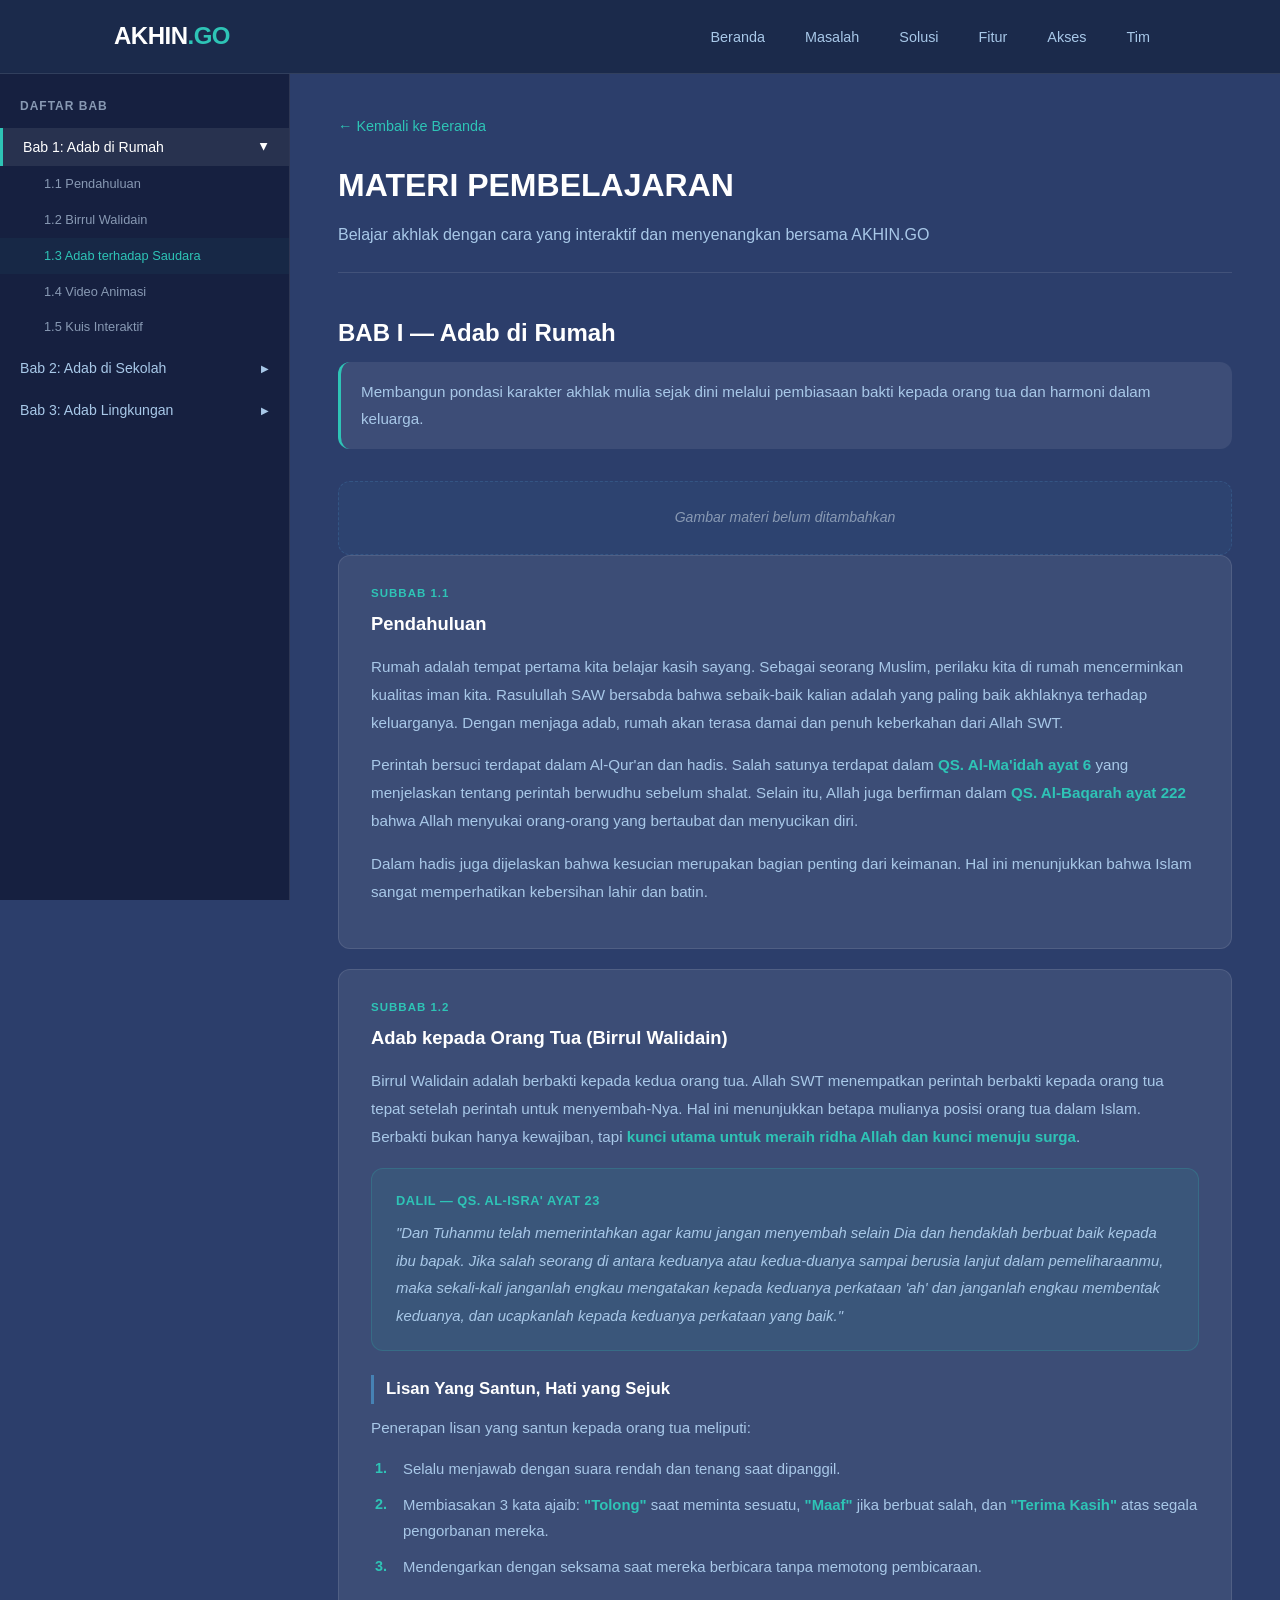
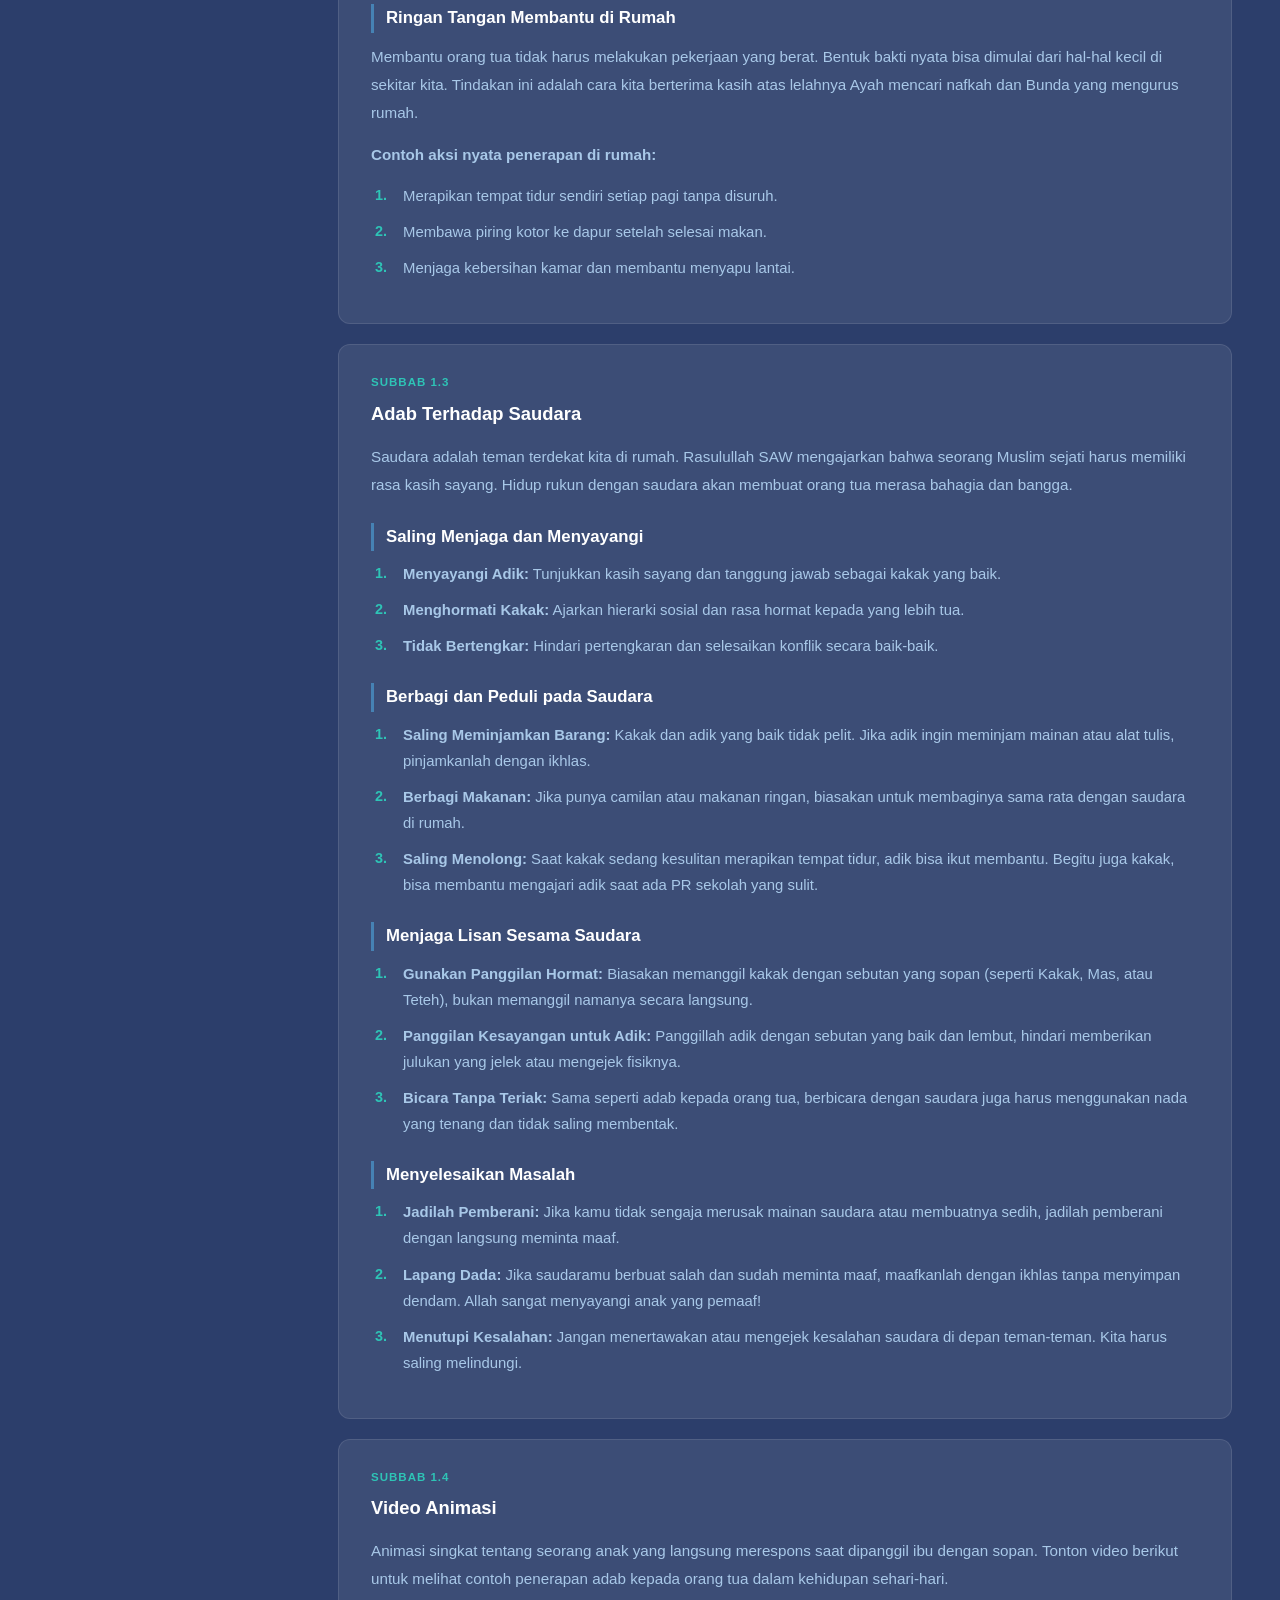
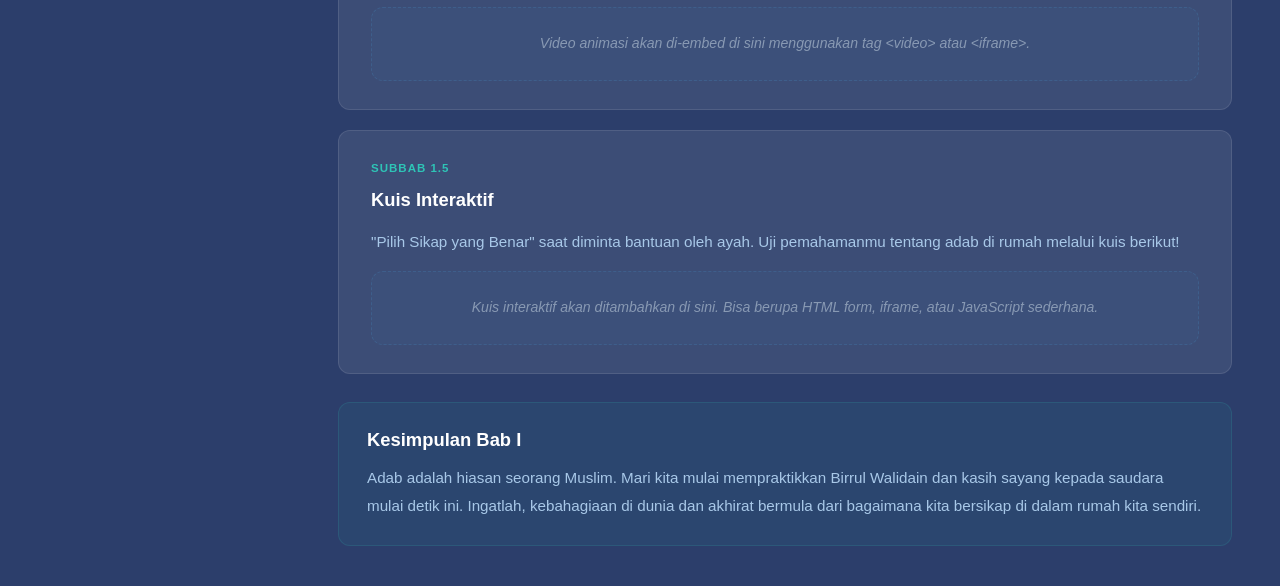
==== belajar.html @ c805528c "Add files via upload" ====
<!DOCTYPE html>
<html lang="id">
<head>
    <meta charset="UTF-8">
    <meta name="viewport" content="width=device-width, initial-scale=1.0">
    <title>AKHIN.GO - Materi Pembelajaran</title>
    <link rel="stylesheet" href="style.css">
    <!-- CSS tambahan khusus halaman belajar -->
    <style>
        /* ============================================
           LAYOUT HALAMAN BELAJAR
           Sidebar di kiri, konten di kanan
           ============================================ */
        .lms-wrapper {
            display: flex;
            min-height: 100vh;
            padding-top: 72px;
        }

        /* --- SIDEBAR --- */
        .lms-sidebar {
            width: 290px;
            min-width: 290px;
            background: var(--bg-alt);
            border-right: 1px solid var(--border-color);
            padding: 24px 0;
            overflow-y: auto;
            position: fixed;
            top: 72px;
            left: 0;
            bottom: 0;
            z-index: 100;
        }

        .sidebar-title {
            font-size: 0.75rem;
            font-weight: 600;
            color: var(--text-muted);
            text-transform: uppercase;
            letter-spacing: 1px;
            padding: 0 20px;
            margin-bottom: 12px;
        }

        .sidebar-bab {
            margin-bottom: 4px;
        }

        .sidebar-bab-btn {
            width: 100%;
            display: flex;
            align-items: center;
            justify-content: space-between;
            padding: 11px 20px;
            background: none;
            border: none;
            color: var(--text-secondary);
            font-size: 0.88rem;
            font-weight: 500;
            cursor: pointer;
            transition: all var(--transition);
            text-align: left;
            font-family: inherit;
        }

        .sidebar-bab-btn:hover,
        .sidebar-bab-btn.active {
            color: var(--text-primary);
            background: var(--bg-card);
        }

        .sidebar-bab-btn.active {
            border-left: 3px solid var(--secondary);
        }

        .sidebar-bab-btn .arrow {
            font-size: 0.65rem;
            transition: transform var(--transition);
        }

        .sidebar-bab-btn.active .arrow {
            transform: rotate(90deg);
        }

        .sidebar-subbab {
            max-height: 0;
            overflow: hidden;
            transition: max-height 0.35s ease;
        }

        .sidebar-subbab.open {
            max-height: 600px;
        }

        .sidebar-subbab a {
            display: block;
            padding: 7px 20px 7px 44px;
            font-size: 0.8rem;
            color: var(--text-muted);
            transition: all var(--transition);
        }

        .sidebar-subbab a:hover,
        .sidebar-subbab a.active {
            color: var(--secondary);
            background: rgba(46, 196, 182, 0.05);
        }

        /* --- KONTEN UTAMA --- */
        .lms-content {
            flex: 1;
            margin-left: 290px;
            padding: 40px 48px;
        }

        .lms-header {
            margin-bottom: 40px;
            padding-bottom: 24px;
            border-bottom: 1px solid var(--border-color);
        }

        .lms-header h1 {
            font-size: 2rem;
            font-weight: 700;
            margin-bottom: 8px;
        }

        .lms-header p {
            color: var(--text-secondary);
            font-size: 1rem;
        }

        .back-link {
            display: inline-flex;
            align-items: center;
            gap: 6px;
            color: var(--secondary);
            font-size: 0.9rem;
            font-weight: 500;
            margin-bottom: 20px;
            transition: opacity var(--transition);
        }

        .back-link:hover {
            opacity: 0.8;
        }

        /* Area konten bab */
        .bab-section {
            display: none;
            animation: fadeInLMS 0.4s ease;
        }

        .bab-section.active {
            display: block;
        }

        @keyframes fadeInLMS {
            from { opacity: 0; transform: translateY(16px); }
            to { opacity: 1; transform: translateY(0); }
        }

        .bab-title {
            font-size: 1.5rem;
            font-weight: 700;
            margin-bottom: 8px;
        }

        .bab-ringkasan {
            color: var(--text-secondary);
            font-size: 0.95rem;
            margin-bottom: 32px;
            padding: 16px 20px;
            background: var(--bg-card);
            border-radius: var(--radius);
            border-left: 3px solid var(--secondary);
            line-height: 1.8;
        }

        /* Sub-bab card */
        .subbab-card {
            background: var(--bg-card);
            border: 1px solid var(--border-color);
            border-radius: var(--radius);
            padding: 28px 32px;
            margin-bottom: 20px;
            transition: all var(--transition);
        }

        .subbab-card:hover {
            border-color: rgba(46, 196, 182, 0.2);
        }

        .subbab-label {
            font-size: 0.72rem;
            font-weight: 600;
            color: var(--secondary);
            text-transform: uppercase;
            letter-spacing: 1px;
            margin-bottom: 8px;
        }

        .subbab-title {
            font-size: 1.15rem;
            font-weight: 600;
            margin-bottom: 16px;
            line-height: 1.4;
        }

        .subbab-text {
            color: var(--text-secondary);
            font-size: 0.95rem;
            line-height: 1.85;
            margin-bottom: 14px;
        }

        /* Sub-judul di dalam konten */
        .sub-heading {
            font-size: 1.05rem;
            font-weight: 600;
            color: var(--text-primary);
            margin: 24px 0 10px;
            padding-left: 12px;
            border-left: 3px solid var(--accent);
        }

        /* List poin materi */
        .materi-list {
            list-style: none;
            padding: 0;
            margin-bottom: 14px;
        }

        .materi-list li {
            position: relative;
            padding-left: 24px;
            margin-bottom: 10px;
            color: var(--text-secondary);
            font-size: 0.93rem;
            line-height: 1.75;
        }

        .materi-list li::before {
            content: '\276F';
            position: absolute;
            left: 2px;
            color: var(--secondary);
            font-size: 0.8rem;
        }

        /* Numbered list */
        .materi-list-num {
            list-style: none;
            padding: 0;
            margin-bottom: 14px;
            counter-reset: item;
        }

        .materi-list-num li {
            position: relative;
            padding-left: 32px;
            margin-bottom: 10px;
            color: var(--text-secondary);
            font-size: 0.93rem;
            line-height: 1.75;
            counter-increment: item;
        }

        .materi-list-num li::before {
            content: counter(item) ".";
            position: absolute;
            left: 4px;
            color: var(--secondary);
            font-weight: 600;
            font-size: 0.9rem;
        }

        /* Kutipan Al-Qur'an / Hadis */
        .dalil-box {
            background: rgba(46, 196, 182, 0.08);
            border: 1px solid rgba(46, 196, 182, 0.2);
            border-radius: var(--radius);
            padding: 20px 24px;
            margin: 16px 0;
            font-style: italic;
            color: var(--text-secondary);
            font-size: 0.93rem;
            line-height: 1.85;
        }

        .dalil-box .dalil-label {
            display: block;
            font-style: normal;
            font-weight: 600;
            color: var(--secondary);
            font-size: 0.8rem;
            text-transform: uppercase;
            letter-spacing: 0.5px;
            margin-bottom: 8px;
        }

        /* Highlight text */
        .highlight {
            color: var(--secondary);
            font-weight: 600;
        }

        /* Gambar di dalam materi */
        .materi-img {
            width: 100%;
            max-width: 500px;
            border-radius: var(--radius);
            margin: 16px 0;
            box-shadow: var(--shadow);
        }

        /* Area embed / iframe */
        .embed-area {
            width: 100%;
            margin: 16px 0;
            border-radius: var(--radius);
            overflow: hidden;
            border: 1px solid var(--border-color);
        }

        .embed-area iframe {
            width: 100%;
            height: 400px;
            border: none;
            display: block;
        }

        /* Link eksternal */
        .ext-link {
            display: inline-flex;
            align-items: center;
            gap: 8px;
            padding: 10px 20px;
            background: rgba(46, 196, 182, 0.1);
            border: 1px solid rgba(46, 196, 182, 0.25);
            border-radius: 8px;
            color: var(--secondary);
            font-size: 0.9rem;
            font-weight: 500;
            transition: all var(--transition);
            margin: 8px 8px 8px 0;
        }

        .ext-link:hover {
            background: rgba(46, 196, 182, 0.2);
            transform: translateY(-1px);
        }

        /* Placeholder konten */
        .placeholder-box {
            padding: 24px;
            background: rgba(70, 130, 180, 0.08);
            border: 1px dashed rgba(70, 130, 180, 0.3);
            border-radius: var(--radius);
            color: var(--text-muted);
            font-size: 0.88rem;
            font-style: italic;
            text-align: center;
        }

        /* Box kesimpulan */
        .kesimpulan-box {
            background: rgba(46, 196, 182, 0.06);
            border: 1px solid rgba(46, 196, 182, 0.15);
            border-radius: var(--radius);
            padding: 24px 28px;
            margin-top: 28px;
        }

        .kesimpulan-box .subbab-title {
            margin-bottom: 12px;
        }

        .kesimpulan-box .subbab-text {
            margin-bottom: 0;
        }

        /* Tombol toggle sidebar mobile */
        .sidebar-toggle {
            display: none;
            position: fixed;
            bottom: 24px;
            right: 24px;
            width: 52px;
            height: 52px;
            border-radius: 50%;
            background: var(--secondary);
            color: var(--primary);
            border: none;
            cursor: pointer;
            font-size: 1.3rem;
            z-index: 200;
            box-shadow: 0 4px 16px rgba(46, 196, 182, 0.4);
            transition: all var(--transition);
            align-items: center;
            justify-content: center;
        }

        .sidebar-toggle:hover {
            transform: scale(1.05);
        }

        /* Separator garis tipis */
        .separator {
            height: 1px;
            background: var(--border-color);
            margin: 28px 0;
        }

        /* ============================================
           RESPONSIVE - HALAMAN BELAJAR
           ============================================ */
        @media (max-width: 768px) {
            .sidebar-toggle {
                display: flex;
            }

            .lms-sidebar {
                transform: translateX(-100%);
                transition: transform var(--transition);
                z-index: 150;
            }

            .lms-sidebar.open {
                transform: translateX(0);
            }

            .lms-content {
                margin-left: 0;
                padding: 24px 16px;
            }

            .lms-header h1 {
                font-size: 1.5rem;
            }

            .subbab-card {
                padding: 20px 18px;
            }

            .bab-title {
                font-size: 1.25rem;
            }

            .subbab-title {
                font-size: 1.05rem;
            }

            .embed-area iframe {
                height: 250px;
            }

            .dalil-box {
                padding: 16px 18px;
            }
        }
    </style>
</head>
<body>

    <!-- Navbar -->
    <nav class="navbar" id="navbar">
        <div class="navbar-container">
            <a href="index.html" class="navbar-brand">AKHIN<span class="dot">.GO</span></a>
            <button class="hamburger" id="hamburger" aria-label="Toggle menu">
                <span></span>
                <span></span>
                <span></span>
            </button>
            <ul class="nav-menu" id="navMenu">
                <li><a href="index.html" class="nav-link">Beranda</a></li>
                <li><a href="index.html#masalah" class="nav-link">Masalah</a></li>
                <li><a href="index.html#solusi" class="nav-link">Solusi</a></li>
                <li><a href="index.html#fitur" class="nav-link">Fitur</a></li>
                <li><a href="belajar.html" class="nav-link active">Akses</a></li>
                <li><a href="index.html#tim" class="nav-link">Tim</a></li>
            </ul>
        </div>
    </nav>

    <!-- Tombol toggle sidebar (mobile) -->
    <button class="sidebar-toggle" id="sidebarToggle" aria-label="Buka menu bab">&#9776;</button>

    <!-- ========== LAYOUT LMS ========== -->
    <div class="lms-wrapper">

        <!-- SIDEBAR: Daftar Bab -->
        <aside class="lms-sidebar" id="lmsSidebar">
            <p class="sidebar-title">Daftar Bab</p>

            <!-- Bab 1 -->
            <div class="sidebar-bab">
                <button class="sidebar-bab-btn active" data-bab="bab1">
                    <span>Bab 1: Adab di Rumah</span>
                    <span class="arrow">&#9654;</span>
                </button>
                <div class="sidebar-subbab open" id="sub-bab1">
                    <a href="#" data-sub="bab1-sub1" class="active">1.1 Pendahuluan</a>
                    <a href="#" data-sub="bab1-sub2">1.2 Birrul Walidain</a>
                    <a href="#" data-sub="bab1-sub3">1.3 Adab terhadap Saudara</a>
                    <a href="#" data-sub="bab1-sub4">1.4 Video Animasi</a>
                    <a href="#" data-sub="bab1-sub5">1.5 Kuis Interaktif</a>
                </div>
            </div>

            <!-- Bab 2 -->
            <div class="sidebar-bab">
                <button class="sidebar-bab-btn" data-bab="bab2">
                    <span>Bab 2: Adab di Sekolah</span>
                    <span class="arrow">&#9654;</span>
                </button>
                <div class="sidebar-subbab" id="sub-bab2">
                    <a href="#" data-sub="bab2-sub1">2.1 Pendahuluan</a>
                    <a href="#" data-sub="bab2-sub2">2.2 Menghormati Guru</a>
                    <a href="#" data-sub="bab2-sub3">2.3 Menyayangi Teman</a>
                    <a href="#" data-sub="bab2-sub4">2.4 Video Skenario</a>
                    <a href="#" data-sub="bab2-sub5">2.5 Game Edukatif</a>
                </div>
            </div>

            <!-- Bab 3 -->
            <div class="sidebar-bab">
                <button class="sidebar-bab-btn" data-bab="bab3">
                    <span>Bab 3: Adab Lingkungan</span>
                    <span class="arrow">&#9654;</span>
                </button>
                <div class="sidebar-subbab" id="sub-bab3">
                    <a href="#" data-sub="bab3-sub1">3.1 Pendahuluan</a>
                    <a href="#" data-sub="bab3-sub2">3.2 Menjaga Kebersihan</a>
                    <a href="#" data-sub="bab3-sub3">3.3 Menyayangi Makhluk Hidup</a>
                    <a href="#" data-sub="bab3-sub4">3.4 Video Inspiratif</a>
                    <a href="#" data-sub="bab3-sub5">3.5 Evaluasi Akhir</a>
                </div>
            </div>
        </aside>

        <!-- KONTEN UTAMA -->
        <main class="lms-content">

            <a href="index.html" class="back-link">&larr; Kembali ke Beranda</a>
            <div class="lms-header">
                <h1>MATERI PEMBELAJARAN</h1>
                <p>Belajar akhlak dengan cara yang interaktif dan menyenangkan bersama AKHIN.GO</p>
            </div>

            <!-- ================================
                 BAB 1: ADAB DI RUMAH
                 ================================ -->
            <div class="bab-section active" id="bab1">
                <h2 class="bab-title">BAB I &mdash; Adab di Rumah</h2>
                <div class="bab-ringkasan">
                    Membangun pondasi karakter akhlak mulia sejak dini melalui pembiasaan bakti kepada orang tua dan harmoni dalam keluarga.
                </div>

                <!-- Gambar -->
                <img
                    src="https://i.ibb.co.com/VYz8pNzp/Gemini-Generated-Image-63eyvz63eyvz63ey.png"
                    alt="foto anak muslim muslimah"
                    class="materi-img"
                    onerror="this.outerHTML='<div class=\'placeholder-box\'>Gambar materi belum ditambahkan</div>'"
                >

                <!-- ===== Sub-bab 1.1: Pendahuluan ===== -->
                <div class="subbab-card" id="bab1-sub1">
                    <p class="subbab-label">Subbab 1.1</p>
                    <h3 class="subbab-title">Pendahuluan</h3>
                    <p class="subbab-text">
                        Rumah adalah tempat pertama kita belajar kasih sayang. Sebagai seorang Muslim, perilaku kita di rumah mencerminkan kualitas iman kita. Rasulullah SAW bersabda bahwa sebaik-baik kalian adalah yang paling baik akhlaknya terhadap keluarganya. Dengan menjaga adab, rumah akan terasa damai dan penuh keberkahan dari Allah SWT.
                    </p>
                    <p class="subbab-text">
                        Perintah bersuci terdapat dalam Al-Qur'an dan hadis. Salah satunya terdapat dalam <span class="highlight">QS. Al-Ma'idah ayat 6</span> yang menjelaskan tentang perintah berwudhu sebelum shalat. Selain itu, Allah juga berfirman dalam <span class="highlight">QS. Al-Baqarah ayat 222</span> bahwa Allah menyukai orang-orang yang bertaubat dan menyucikan diri.
                    </p>
                    <p class="subbab-text">
                        Dalam hadis juga dijelaskan bahwa kesucian merupakan bagian penting dari keimanan. Hal ini menunjukkan bahwa Islam sangat memperhatikan kebersihan lahir dan batin.
                    </p>
                </div>

                <!-- ===== Sub-bab 1.2: Birrul Walidain ===== -->
                <div class="subbab-card" id="bab1-sub2">
                    <p class="subbab-label">Subbab 1.2</p>
                    <h3 class="subbab-title">Adab kepada Orang Tua (Birrul Walidain)</h3>
                    <p class="subbab-text">
                        Birrul Walidain adalah berbakti kepada kedua orang tua. Allah SWT menempatkan perintah berbakti kepada orang tua tepat setelah perintah untuk menyembah-Nya. Hal ini menunjukkan betapa mulianya posisi orang tua dalam Islam. Berbakti bukan hanya kewajiban, tapi <span class="highlight">kunci utama untuk meraih ridha Allah dan kunci menuju surga</span>.
                    </p>

                    <!-- Dalil Al-Qur'an -->
                    <div class="dalil-box">
                        <span class="dalil-label">Dalil &mdash; QS. Al-Isra' ayat 23</span>
                        "Dan Tuhanmu telah memerintahkan agar kamu jangan menyembah selain Dia dan hendaklah berbuat baik kepada ibu bapak. Jika salah seorang di antara keduanya atau kedua-duanya sampai berusia lanjut dalam pemeliharaanmu, maka sekali-kali janganlah engkau mengatakan kepada keduanya perkataan 'ah' dan janganlah engkau membentak keduanya, dan ucapkanlah kepada keduanya perkataan yang baik."
                    </div>

                    <!-- Lisan Yang Santun -->
                    <h4 class="sub-heading">Lisan Yang Santun, Hati yang Sejuk</h4>
                    <p class="subbab-text">Penerapan lisan yang santun kepada orang tua meliputi:</p>
                    <ul class="materi-list-num">
                        <li>Selalu menjawab dengan suara rendah dan tenang saat dipanggil.</li>
                        <li>Membiasakan 3 kata ajaib: <span class="highlight">"Tolong"</span> saat meminta sesuatu, <span class="highlight">"Maaf"</span> jika berbuat salah, dan <span class="highlight">"Terima Kasih"</span> atas segala pengorbanan mereka.</li>
                        <li>Mendengarkan dengan seksama saat mereka berbicara tanpa memotong pembicaraan.</li>
                    </ul>

                    <!-- Ringan Tangan Membantu -->
                    <h4 class="sub-heading">Ringan Tangan Membantu di Rumah</h4>
                    <p class="subbab-text">
                        Membantu orang tua tidak harus melakukan pekerjaan yang berat. Bentuk bakti nyata bisa dimulai dari hal-hal kecil di sekitar kita. Tindakan ini adalah cara kita berterima kasih atas lelahnya Ayah mencari nafkah dan Bunda yang mengurus rumah.
                    </p>
                    <p class="subbab-text"><strong>Contoh aksi nyata penerapan di rumah:</strong></p>
                    <ul class="materi-list-num">
                        <li>Merapikan tempat tidur sendiri setiap pagi tanpa disuruh.</li>
                        <li>Membawa piring kotor ke dapur setelah selesai makan.</li>
                        <li>Menjaga kebersihan kamar dan membantu menyapu lantai.</li>
                    </ul>
                </div>

                <!-- ===== Sub-bab 1.3: Adab Terhadap Saudara ===== -->
                <div class="subbab-card" id="bab1-sub3">
                    <p class="subbab-label">Subbab 1.3</p>
                    <h3 class="subbab-title">Adab Terhadap Saudara</h3>
                    <p class="subbab-text">
                        Saudara adalah teman terdekat kita di rumah. Rasulullah SAW mengajarkan bahwa seorang Muslim sejati harus memiliki rasa kasih sayang. Hidup rukun dengan saudara akan membuat orang tua merasa bahagia dan bangga.
                    </p>

                    <!-- 1.3.1 Adab Terhadap Saudara -->
                    <h4 class="sub-heading">Saling Menjaga dan Menyayangi</h4>
                    <ul class="materi-list-num">
                        <li><strong>Menyayangi Adik:</strong> Tunjukkan kasih sayang dan tanggung jawab sebagai kakak yang baik.</li>
                        <li><strong>Menghormati Kakak:</strong> Ajarkan hierarki sosial dan rasa hormat kepada yang lebih tua.</li>
                        <li><strong>Tidak Bertengkar:</strong> Hindari pertengkaran dan selesaikan konflik secara baik-baik.</li>
                    </ul>

                    <!-- 1.3.2 Berbagi dan Peduli -->
                    <h4 class="sub-heading">Berbagi dan Peduli pada Saudara</h4>
                    <ul class="materi-list-num">
                        <li><strong>Saling Meminjamkan Barang:</strong> Kakak dan adik yang baik tidak pelit. Jika adik ingin meminjam mainan atau alat tulis, pinjamkanlah dengan ikhlas.</li>
                        <li><strong>Berbagi Makanan:</strong> Jika punya camilan atau makanan ringan, biasakan untuk membaginya sama rata dengan saudara di rumah.</li>
                        <li><strong>Saling Menolong:</strong> Saat kakak sedang kesulitan merapikan tempat tidur, adik bisa ikut membantu. Begitu juga kakak, bisa membantu mengajari adik saat ada PR sekolah yang sulit.</li>
                    </ul>

                    <!-- 1.3.3 Menjaga Lisan -->
                    <h4 class="sub-heading">Menjaga Lisan Sesama Saudara</h4>
                    <ul class="materi-list-num">
                        <li><strong>Gunakan Panggilan Hormat:</strong> Biasakan memanggil kakak dengan sebutan yang sopan (seperti Kakak, Mas, atau Teteh), bukan memanggil namanya secara langsung.</li>
                        <li><strong>Panggilan Kesayangan untuk Adik:</strong> Panggillah adik dengan sebutan yang baik dan lembut, hindari memberikan julukan yang jelek atau mengejek fisiknya.</li>
                        <li><strong>Bicara Tanpa Teriak:</strong> Sama seperti adab kepada orang tua, berbicara dengan saudara juga harus menggunakan nada yang tenang dan tidak saling membentak.</li>
                    </ul>

                    <!-- 1.3.4 Menyelesaikan Masalah -->
                    <h4 class="sub-heading">Menyelesaikan Masalah</h4>
                    <ul class="materi-list-num">
                        <li><strong>Jadilah Pemberani:</strong> Jika kamu tidak sengaja merusak mainan saudara atau membuatnya sedih, jadilah pemberani dengan langsung meminta maaf.</li>
                        <li><strong>Lapang Dada:</strong> Jika saudaramu berbuat salah dan sudah meminta maaf, maafkanlah dengan ikhlas tanpa menyimpan dendam. Allah sangat menyayangi anak yang pemaaf!</li>
                        <li><strong>Menutupi Kesalahan:</strong> Jangan menertawakan atau mengejek kesalahan saudara di depan teman-teman. Kita harus saling melindungi.</li>
                    </ul>
                </div>

                <!-- ===== Sub-bab 1.4: Video Animasi ===== -->
                <div class="subbab-card" id="bab1-sub4">
                    <p class="subbab-label">Subbab 1.4</p>
                    <h3 class="subbab-title">Video Animasi</h3>
                    <p class="subbab-text">
                        Animasi singkat tentang seorang anak yang langsung merespons saat dipanggil ibu dengan sopan. Tonton video berikut untuk melihat contoh penerapan adab kepada orang tua dalam kehidupan sehari-hari.
                    </p>
                    <div class="placeholder-box">
                        Video animasi akan di-embed di sini menggunakan tag &lt;video&gt; atau &lt;iframe&gt;.
                    </div>
                </div>

                <!-- ===== Sub-bab 1.5: Kuis Interaktif ===== -->
                <div class="subbab-card" id="bab1-sub5">
                    <p class="subbab-label">Subbab 1.5</p>
                    <h3 class="subbab-title">Kuis Interaktif</h3>
                    <p class="subbab-text">
                        "Pilih Sikap yang Benar" saat diminta bantuan oleh ayah. Uji pemahamanmu tentang adab di rumah melalui kuis berikut!
                    </p>
                    <div class="placeholder-box">
                        Kuis interaktif akan ditambahkan di sini. Bisa berupa HTML form, iframe, atau JavaScript sederhana.
                    </div>
                </div>

                <!-- Kesimpulan Bab 1 -->
                <div class="kesimpulan-box">
                    <h3 class="subbab-title">Kesimpulan Bab I</h3>
                    <p class="subbab-text">
                        Adab adalah hiasan seorang Muslim. Mari kita mulai mempraktikkan Birrul Walidain dan kasih sayang kepada saudara mulai detik ini. Ingatlah, kebahagiaan di dunia dan akhirat bermula dari bagaimana kita bersikap di dalam rumah kita sendiri.
                    </p>
                </div>
            </div>


            <!-- ================================
                 BAB 2: ADAB DI SEKOLAH
                 ================================ -->
            <div class="bab-section" id="bab2">
                <h2 class="bab-title">BAB II &mdash; Adab di Sekolah</h2>
                <div class="bab-ringkasan">
                    Fokus pada pengembangan kecerdasan sosial, empati terhadap teman sebaya, serta tata krama dan rasa hormat kepada pendidik.
                </div>

                <!-- ===== Sub-bab 2.1: Pendahuluan ===== -->
                <div class="subbab-card" id="bab2-sub1">
                    <p class="subbab-label">Subbab 2.1</p>
                    <h3 class="subbab-title">Pendahuluan</h3>
                    <p class="subbab-text">
                        Sekolah adalah tempat kita menuntut ilmu dan bertemu dengan banyak orang. Di sekolah, guru adalah pengganti orang tua kita, dan teman-teman adalah saudara kita. Oleh karena itu, Islam mengajarkan kita untuk selalu menjaga adab, sopan santun, dan kasih sayang selama berada di lingkungan sekolah agar ilmu yang kita dapatkan menjadi berkah dan bermanfaat.
                    </p>
                </div>

                <!-- ===== Sub-bab 2.2: Menghormati Guru ===== -->
                <div class="subbab-card" id="bab2-sub2">
                    <p class="subbab-label">Subbab 2.2</p>
                    <h3 class="subbab-title">Adab Menghormati Guru</h3>
                    <p class="subbab-text">
                        Guru adalah pahlawan tanpa tanda jasa yang dengan sabar mendidik dan memberikan ilmu kepada kita. Menghormati guru adalah kunci sukses seorang murid. Berikut adalah adab yang harus dipraktikkan:
                    </p>

                    <!-- Mengucapkan Salam -->
                    <h4 class="sub-heading">Mengucapkan Salam Saat Bertemu</h4>
                    <p class="subbab-text">
                        Sebagai anak Muslim yang baik, biasakanlah untuk menyapa guru terlebih dahulu.
                    </p>
                    <ul class="materi-list-num">
                        <li><strong>Praktik Nyata:</strong> Ucapkan "Assalamu'alaikum, Bapak/Ibu Guru" sambil tersenyum saat berpapasan di gerbang sekolah, di lorong kelas, atau saat masuk ke ruang guru. Salam adalah doa keselamatan yang sangat disukai oleh Allah SWT.</li>
                        <li><strong>Sikap Tubuh:</strong> Saat bersalaman (jika memungkinkan dan sesama mahram/sesuai aturan sekolah), ciumlah punggung tangan guru dengan sopan, bukan menempelkannya di dahi atau pipi.</li>
                    </ul>

                    <!-- Memperhatikan Penjelasan -->
                    <h4 class="sub-heading">Memperhatikan Penjelasan Di Kelas</h4>
                    <p class="subbab-text">
                        Adab menuntut ilmu yang paling utama adalah mendengarkan orang yang sedang berbicara.
                    </p>
                    <ul class="materi-list-num">
                        <li><strong>Fokus dan Tenang:</strong> Saat Bapak/Ibu Guru sedang menjelaskan pelajaran di depan kelas, duduklah dengan rapi dan perhatikan baik-baik.</li>
                        <li><strong>Hindari Mengobrol:</strong> Jangan asyik mengobrol sendiri atau bermain dengan teman sebangku saat guru sedang berbicara. Jika ingin bertanya atau izin ke toilet, angkat tangan kananmu terlebih dahulu dan bicaralah dengan nada yang sopan.</li>
                    </ul>

                    <div class="dalil-box">
                        <span class="dalil-label">Catatan Penting</span>
                        Cara menyucikan hadas besar adalah dengan mandi wajib. Jika tidak memungkinkan menggunakan air, maka dapat diganti dengan tayamum sesuai ketentuan syariat.
                    </div>
                </div>

                <!-- ===== Sub-bab 2.3: Menyayangi Teman ===== -->
                <div class="subbab-card" id="bab2-sub3">
                    <p class="subbab-label">Subbab 2.3</p>
                    <h3 class="subbab-title">Adab Menyayangi Teman</h3>
                    <p class="subbab-text">
                        Teman yang baik akan membawa kita pada kebaikan. Islam melarang kita untuk saling menyakiti, dan justru menyuruh kita untuk saling menebar kasih sayang sesama teman di sekolah.
                    </p>

                    <!-- Tidak Mengejek Teman -->
                    <h4 class="sub-heading">Tidak Mengejek Teman</h4>
                    <p class="subbab-text">
                        Setiap manusia diciptakan oleh Allah dengan kelebihan dan kekurangannya masing-masing.
                    </p>
                    <ul class="materi-list-num">
                        <li><strong>Panggilan yang Baik:</strong> Panggillah temanmu dengan nama aslinya atau nama panggilan kesukaannya. Dilarang keras memberikan julukan yang buruk, mengejek fisik (body shaming), atau menertawakan teman yang sedang melakukan kesalahan.</li>
                        <li><strong>Saling Memaafkan:</strong> Jika terjadi selisih paham saat bermain atau belajar kelompok, segeralah meminta maaf dan memaafkan.</li>
                    </ul>

                    <!-- Saling Berbagi -->
                    <h4 class="sub-heading">Saling Berbagi</h4>
                    <p class="subbab-text">
                        Membangun rasa persaudaraan bisa dilakukan lewat hal-hal kecil.
                    </p>
                    <ul class="materi-list-num">
                        <li><strong>Berbagi Bekal:</strong> Saat jam istirahat, jika kamu membawa makanan atau camilan lebih, tawarkanlah kepada teman di sebelahmu, terutama jika ia lupa membawa bekal.</li>
                        <li><strong>Meminjamkan Alat Tulis:</strong> Jika ada teman yang kebingungan karena pensilnya patah atau penghapusnya tertinggal, jadilah pahlawan dengan meminjamkan alat tulismu kepadanya dengan ikhlas.</li>
                    </ul>
                </div>

                <!-- ===== Sub-bab 2.4: Video Skenario ===== -->
                <div class="subbab-card" id="bab2-sub4">
                    <p class="subbab-label">Subbab 2.4</p>
                    <h3 class="subbab-title">Video Skenario</h3>
                    <p class="subbab-text">
                        Skenario "Berbagi itu Indah" saat ada teman yang lupa membawa pensil. Tonton video berikut untuk melihat contoh nyata penerapan adab menyayangi teman di sekolah.
                    </p>
                    <div class="placeholder-box">
                        Video skenario akan di-embed di sini.
                    </div>
                </div>

                <!-- ===== Sub-bab 2.5: Game Edukatif ===== -->
                <div class="subbab-card" id="bab2-sub5">
                    <p class="subbab-label">Subbab 2.5</p>
                    <h3 class="subbab-title">Game Edukatif</h3>
                    <p class="subbab-text">
                        Menjodohkan situasi di sekolah dengan perilaku adab yang sesuai. Mainkan game berikut untuk melatih kepekaan sosialmu!
                    </p>
                    <a href="https://gemini.google.com/share/3b38b37dcd6e" target="_blank" class="ext-link" rel="noopener noreferrer">
                        &#127918; Buka Game Edukatif
                    </a>
                    <div class="placeholder-box" style="margin-top: 16px;">
                        Game juga bisa di-embed langsung di halaman ini menggunakan iframe.
                    </div>
                </div>

                <!-- Kesimpulan Bab 2 -->
                <div class="kesimpulan-box">
                    <h3 class="subbab-title">Kesimpulan Bab II</h3>
                    <p class="subbab-text">
                        Adab di sekolah sama pentingnya dengan adab di rumah. Menghormati guru akan membuat ilmu kita mudah diserap dan diberkahi oleh Allah SWT. Sementara itu, menyayangi teman akan menciptakan suasana belajar yang damai, ceria, dan menyenangkan.
                    </p>
                </div>
            </div>


            <!-- ================================
                 BAB 3: ADAB LINGKUNGAN
                 ================================ -->
            <div class="bab-section" id="bab3">
                <h2 class="bab-title">BAB III &mdash; Adab Lingkungan</h2>
                <div class="bab-ringkasan">
                    Menanamkan rasa tanggung jawab, kepedulian terhadap kebersihan, dan kasih sayang terhadap sesama makhluk ciptaan Allah.
                </div>

                <!-- ===== Sub-bab 3.1: Pendahuluan ===== -->
                <div class="subbab-card" id="bab3-sub1">
                    <p class="subbab-label">Subbab 3.1</p>
                    <h3 class="subbab-title">Pendahuluan</h3>
                    <p class="subbab-text">
                        Tahukah kamu bahwa bumi yang indah ini adalah titipan dari Allah SWT? Sebagai seorang Muslim, kita diberi tugas istimewa untuk menjadi <span class="highlight">khalifah (penjaga) di bumi</span>. Menjaga alam tidak selalu harus dengan hal yang besar, karena menjaga alam bisa dimulai dari langkah kecil setiap hari, lho!
                    </p>
                </div>

                <!-- ===== Sub-bab 3.2: Menjaga Kebersihan ===== -->
                <div class="subbab-card" id="bab3-sub2">
                    <p class="subbab-label">Subbab 3.2</p>
                    <h3 class="subbab-title">Adab Menjaga Kebersihan</h3>
                    <p class="subbab-text">
                        Dalam Islam, menjaga kebersihan adalah hal yang sangat penting. Ingatlah bahwa <span class="highlight">kebersihan itu sebagian dari iman</span>. Artinya, anak Muslim yang beriman pasti tidak suka melihat tempat yang kotor dan berantakan!
                    </p>

                    <!-- Dalil -->
                    <div class="dalil-box">
                        <span class="dalil-label">Dalil &mdash; QS. Al-A'raf ayat 56</span>
                        "Dan janganlah kamu membuat kerusakan di muka bumi setelah (Allah) memperbaikinya..."
                    </div>

                    <!-- Membuang Sampah -->
                    <h4 class="sub-heading">Membuang Sampah pada Tempatnya</h4>
                    <p class="subbab-text">Berikut adalah kebiasaan baik yang harus kita lakukan untuk menjaga kebersihan:</p>
                    <ul class="materi-list-num">
                        <li>Selesai jajan, pegang dulu bungkusnya sampai kamu menemukan tempat sampah.</li>
                        <li>Jangan pernah melempar sampah ke selokan.</li>
                        <li>Jangan menyembunyikan sampah di laci meja kelas.</li>
                        <li>Ingatlah bahwa lingkungan yang bersih akan membuat kita bebas dari bau dan terhindar dari banjir.</li>
                    </ul>

                    <!-- Memungut Sampah -->
                    <h4 class="sub-heading">Memungut Sampah yang Berserakan</h4>
                    <p class="subbab-text">
                        Jika kamu melihat sampah plastik di taman sekolah, beranikan diri untuk memungutnya, walaupun itu bukan sampahmu.
                    </p>
                    <div class="dalil-box">
                        <span class="dalil-label">Tahukah Kamu?</span>
                        Menyingkirkan sampah atau benda berbahaya dari jalanan adalah salah satu bentuk sedekah yang berpahala besar dari Allah!
                    </div>

                    <!-- Aksi Nyata -->
                    <h4 class="sub-heading">Aksi Nyata Peduli Lingkungan</h4>
                    <p class="subbab-text">Untuk menjadi penjaga bumi yang hebat, kita bisa memulainya dengan aksi nyata seperti:</p>
                    <ul class="materi-list-num">
                        <li>Menanam pohon di sekitar kita.</li>
                        <li>Turut serta membersihkan lingkungan sekolah.</li>
                        <li>Mengurangi penggunaan plastik dalam kegiatan sehari-hari.</li>
                        <li>Mendaur ulang sampah menjadi barang yang berguna.</li>
                        <li>Membiasakan diri menghemat air dan listrik di rumah maupun di sekolah.</li>
                    </ul>

                    <!-- Manfaat -->
                    <h4 class="sub-heading">Manfaat Aksi Nyata</h4>
                    <p class="subbab-text">Jika kita rutin melakukan aksi peduli lingkungan, kita akan mendapatkan banyak manfaat, di antaranya:</p>
                    <ul class="materi-list-num">
                        <li>Membantu mengurangi polusi.</li>
                        <li>Menjaga kualitas udara agar tetap segar untuk dihirup.</li>
                        <li>Menumbuhkan rasa tanggung jawab bersama dalam menjaga bumi.</li>
                    </ul>
                </div>

                <!-- ===== Sub-bab 3.3: Menyayangi Makhluk Hidup ===== -->
                <div class="subbab-card" id="bab3-sub3">
                    <p class="subbab-label">Subbab 3.3</p>
                    <h3 class="subbab-title">Adab Menyayangi Makhluk Hidup</h3>
                    <p class="subbab-text">
                        Bumi bukan cuma milik manusia. Hewan dan tumbuhan juga merupakan ciptaan Allah yang selalu bertasbih memuji-Nya. Oleh karena itu, Islam mengajarkan kasih sayang kepada semua makhluk ciptaan Allah SWT. Yuk, kita sayangi mereka dengan cara:
                    </p>

                    <h4 class="sub-heading">Tidak Menyakiti Hewan</h4>
                    <p class="subbab-text">
                        Sebagai anak Muslim yang penyayang, jangan pernah menyakiti hewan seperti kucing tanpa alasan yang dibenarkan oleh syariat.
                    </p>

                    <h4 class="sub-heading">Merawat Tanaman</h4>
                    <p class="subbab-text">
                        Rawatlah tanaman yang ada di sekitarmu untuk mendukung keberlanjutan lingkungan dan menjaga ekosistem.
                    </p>
                </div>

                <!-- ===== Sub-bab 3.4: Video Inspiratif ===== -->
                <div class="subbab-card" id="bab3-sub4">
                    <p class="subbab-label">Subbab 3.4</p>
                    <h3 class="subbab-title">Video Inspiratif</h3>
                    <p class="subbab-text">
                        Karakter utama yang menyelamatkan kucing jalanan atau menanam bunga di taman sekolah. Tonton video berikut untuk mendapatkan inspirasi tentang cara menyayangi makhluk hidup di sekitar kita.
                    </p>
                    <a href="https://drive.google.com/file/d/1sVtrCGP3nOKYI3hqmOPwYuAB-O8BHTOW/view?usp=drive_link" target="_blank" class="ext-link" rel="noopener noreferrer">
                        &#127916; Tonton Video Inspiratif
                    </a>
                </div>

                <!-- ===== Sub-bab 3.5: Evaluasi Akhir ===== -->
                <div class="subbab-card" id="bab3-sub5">
                    <p class="subbab-label">Subbab 3.5</p>
                    <h3 class="subbab-title">Evaluasi Akhir</h3>
                    <p class="subbab-text">
                        Saatnya menguji pemahamanmu tentang seluruh materi adab lingkungan! Kerjakan game dan quiz berikut, lalu isi checklist "Aksi Adabku Hari Ini" untuk mempraktikkan materi di kehidupan nyata.
                    </p>

                    <div style="margin: 20px 0;">
                        <a href="https://gemini.google.com/share/3b38b37dcd6e" target="_blank" class="ext-link" rel="noopener noreferrer">
                            &#127918; Game Evaluasi
                        </a>
                        <a href="https://gemini.google.com/share/943173db3df1" target="_blank" class="ext-link" rel="noopener noreferrer">
                            &#128221; Quiz Evaluasi
                        </a>
                    </div>

                    <div class="separator"></div>

                    <!-- Checklist Aksi Adabku -->
                    <h4 class="sub-heading">Checklist "Aksi Adabku Hari Ini"</h4>
                    <p class="subbab-text">Tandai aksi yang sudah kamu lakukan hari ini:</p>
                    <ul class="materi-list" style="margin-bottom: 0;">
                        <li>
                            <label style="cursor: pointer; display: flex; align-items: center; gap: 10px;">
                                <input type="checkbox" style="width: 18px; height: 18px; accent-color: #2EC4B6;">
                                <span>Membuang sampah pada tempatnya</span>
                            </label>
                        </li>
                        <li>
                            <label style="cursor: pointer; display: flex; align-items: center; gap: 10px;">
                                <input type="checkbox" style="width: 18px; height: 18px; accent-color: #2EC4B6;">
                                <span>Memungut sampah yang berserakan</span>
                            </label>
                        </li>
                        <li>
                            <label style="cursor: pointer; display: flex; align-items: center; gap: 10px;">
                                <input type="checkbox" style="width: 18px; height: 18px; accent-color: #2EC4B6;">
                                <span>Tidak menyakiti hewan</span>
                            </label>
                        </li>
                        <li>
                            <label style="cursor: pointer; display: flex; align-items: center; gap: 10px;">
                                <input type="checkbox" style="width: 18px; height: 18px; accent-color: #2EC4B6;">
                                <span>Menyiram tanaman</span>
                            </label>
                        </li>
                        <li>
                            <label style="cursor: pointer; display: flex; align-items: center; gap: 10px;">
                                <input type="checkbox" style="width: 18px; height: 18px; accent-color: #2EC4B6;">
                                <span>Menghemat air dan listrik</span>
                            </label>
                        </li>
                    </ul>
                </div>

                <!-- Penutup Bab 3 -->
                <div class="kesimpulan-box">
                    <h3 class="subbab-title">Penutup</h3>
                    <p class="subbab-text">
                        Pesan penting untuk semua anak hebat: <span class="highlight">Aksi kecil yang kita lakukan setiap hari dapat membawa perubahan besar bagi lingkungan dan kehidupan kita</span>. Teruslah berbuat baik kepada alam, agar alam juga memberikan kebaikannya untuk kita!
                    </p>
                </div>
            </div>

        </main>
    </div>

    <!-- Script utama + script khusus halaman belajar -->
    <script src="script.js"></script>
    <script>
        /* ============================================
           JAVASCRIPT KHUSUS HALAMAN BELAJAR
           Navigasi sidebar, toggle bab, dll.
           ============================================ */

        // --- 1. NAVIGASI BAB DI SIDEBAR ---
        var babButtons = document.querySelectorAll('.sidebar-bab-btn');
        var babSections = document.querySelectorAll('.bab-section');
        var subbabLinks = document.querySelectorAll('.sidebar-subbab a');

        babButtons.forEach(function (btn) {
            btn.addEventListener('click', function () {
                var targetBab = this.getAttribute('data-bab');

                // Hapus class 'active' dari semua tombol bab
                babButtons.forEach(function (b) { b.classList.remove('active'); });
                this.classList.add('active');

                // Tutup semua sub-bab
                document.querySelectorAll('.sidebar-subbab').forEach(function (sub) {
                    sub.classList.remove('open');
                });
                // Buka sub-bab yang sesuai
                var targetSub = document.getElementById('sub-' + targetBab);
                if (targetSub) {
                    targetSub.classList.add('open');
                }

                // Tampilkan section bab yang sesuai
                babSections.forEach(function (section) { section.classList.remove('active'); });
                var targetSection = document.getElementById(targetBab);
                if (targetSection) {
                    targetSection.classList.add('active');
                }

                // Scroll ke atas konten
                document.querySelector('.lms-content').scrollTop = 0;
                window.scrollTo({ top: 0, behavior: 'smooth' });

                // Tutup sidebar di mobile
                if (window.innerWidth <= 768) {
                    document.getElementById('lmsSidebar').classList.remove('open');
                }
            });
        });

        // --- 2. KLIK SUB-BAB: SCROLL KE SUB-BAB YANG SESUAI ---
        subbabLinks.forEach(function (link) {
            link.addEventListener('click', function (e) {
                e.preventDefault();
                var targetId = this.getAttribute('data-sub');
                var targetEl = document.getElementById(targetId);

                // Hapus class 'active' dari semua link sub-bab
                subbabLinks.forEach(function (l) { l.classList.remove('active'); });
                this.classList.add('active');

                // Scroll ke elemen sub-bab
                if (targetEl) {
                    targetEl.scrollIntoView({ behavior: 'smooth', block: 'start' });
                }

                // Tutup sidebar di mobile
                if (window.innerWidth <= 768) {
                    document.getElementById('lmsSidebar').classList.remove('open');
                }
            });
        });

        // --- 3. TOGGLE SIDEBAR DI MOBILE ---
        var sidebarToggle = document.getElementById('sidebarToggle');
        var lmsSidebar = document.getElementById('lmsSidebar');

        if (sidebarToggle && lmsSidebar) {
            sidebarToggle.addEventListener('click', function () {
                lmsSidebar.classList.toggle('open');
            });
        }

        // Tutup sidebar jika klik di luar (mobile)
        document.addEventListener('click', function (e) {
            if (window.innerWidth <= 768) {
                if (!lmsSidebar.contains(e.target) && !sidebarToggle.contains(e.target)) {
                    lmsSidebar.classList.remove('open');
                }
            }
        });

        // --- 4. HIGHLIGHT SUB-BAB YANG SEDANG DILIHAT ---
        // Saat user scroll di area konten, highlight sub-bab yang sedang terlihat
        var allSubbabCards = document.querySelectorAll('.subbab-card');

        window.addEventListener('scroll', function () {
            var scrollPos = window.scrollY + 150;

            allSubbabCards.forEach(function (card) {
                var cardTop = card.offsetTop;
                var cardBottom = cardTop + card.offsetHeight;
                var cardId = card.getAttribute('id');

                if (scrollPos >= cardTop && scrollPos < cardBottom) {
                    subbabLinks.forEach(function (l) { l.classList.remove('active'); });
                    var activeLink = document.querySelector('.sidebar-subbab a[data-sub="' + cardId + '"]');
                    if (activeLink) {
                        activeLink.classList.add('active');
                    }
                }
            });
        });
    </script>
</body>
</html>
---- style.css ----
/* ============================================
   VARIABEL WARNA
   Ganti nilai di bawah ini sesuai keinginan
   ============================================ */
:root {
    /* --- WARNA UTAMA --- */
    --primary: #1B2A4A;          /* Biru navy */
    --secondary: #2EC4B6;        /* Tosca */
    --accent: #4682B4;           /* Steel blue */

    /* --- BACKGROUND --- */
    --bg-main: #2C3E6B;          /* Denim */
    --bg-section: #1B2A4A;       /* Sama seperti primary */
    --bg-card: rgba(255, 255, 255, 0.08); /* Abu muda transparan */
    --bg-alt: #162040;           /* Warna gelap untuk section alternatif */

    /* --- TEKS --- */
    --text-primary: #FFFFFF;     /* Putih */
    --text-secondary: #A8C8E8;   /* Light blue */
    --text-muted: #8899B3;

    /* --- LAINNYA --- */
    --border-color: rgba(255, 255, 255, 0.1);
    --shadow: 0 4px 20px rgba(0, 0, 0, 0.3);
    --radius: 12px;
    --transition: 0.3s ease;

    /* --- UKURAN --- */
    --max-width: 1100px;
}

/* ============================================
   RESET & BASE
   ============================================ */
*,
*::before,
*::after {
    margin: 0;
    padding: 0;
    box-sizing: border-box;
}

html {
    scroll-behavior: smooth;
}

body {
    font-family: -apple-system, BlinkMacSystemFont, 'Segoe UI', Roboto, 'Helvetica Neue', Arial, sans-serif;
    background-color: var(--bg-main);
    color: var(--text-primary);
    line-height: 1.7;
    overflow-x: hidden;
}

a {
    text-decoration: none;
    color: inherit;
}

ul {
    list-style: none;
}

img {
    max-width: 100%;
    display: block;
}

.container {
    max-width: var(--max-width);
    margin: 0 auto;
    padding: 0 24px;
}

/* Kelas helper untuk tulisan berwarna accent */
.dot {
    color: var(--secondary);
}

/* ============================================
   TOMBOL
   ============================================ */
.btn {
    display: inline-block;
    padding: 14px 32px;
    border-radius: var(--radius);
    font-weight: 600;
    font-size: 1rem;
    cursor: pointer;
    transition: all var(--transition);
    border: none;
    text-align: center;
}

.btn-primary {
    background: var(--secondary);
    color: var(--primary);
}

.btn-primary:hover {
    background: #26a89c;
    transform: translateY(-2px);
    box-shadow: 0 8px 25px rgba(46, 196, 182, 0.3);
}

.btn-lg {
    padding: 18px 48px;
    font-size: 1.15rem;
}

/* ============================================
   NAVBAR
   ============================================ */
.navbar {
    position: fixed;
    top: 0;
    left: 0;
    width: 100%;
    z-index: 1000;
    background: rgba(27, 42, 74, 0.95);
    backdrop-filter: blur(10px);
    border-bottom: 1px solid var(--border-color);
    padding: 16px 0;
}

.navbar-container {
    max-width: var(--max-width);
    margin: 0 auto;
    padding: 0 24px;
    display: flex;
    justify-content: space-between;
    align-items: center;
}

.navbar-brand {
    font-size: 1.5rem;
    font-weight: 700;
    color: var(--text-primary);
    letter-spacing: -0.5px;
}

.nav-menu {
    display: flex;
    gap: 8px;
}

.nav-link {
    padding: 8px 16px;
    border-radius: 8px;
    font-size: 0.9rem;
    font-weight: 500;
    color: var(--text-secondary);
    transition: all var(--transition);
}

.nav-link:hover {
    color: var(--text-primary);
    background: var(--bg-card);
}

/* Hamburger button */
.hamburger {
    display: none;
    flex-direction: column;
    gap: 5px;
    background: none;
    border: none;
    cursor: pointer;
    padding: 4px;
}

.hamburger span {
    display: block;
    width: 24px;
    height: 2.5px;
    background: var(--text-primary);
    border-radius: 2px;
    transition: all var(--transition);
}

/* Hamburger animasi saat aktif */
.hamburger.active span:nth-child(1) {
    transform: translateY(7.5px) rotate(45deg);
}

.hamburger.active span:nth-child(2) {
    opacity: 0;
}

.hamburger.active span:nth-child(3) {
    transform: translateY(-7.5px) rotate(-45deg);
}

/* ============================================
   HERO SECTION
   ============================================ */
.hero {
    min-height: 100vh;
    display: flex;
    align-items: center;
    padding-top: 80px;
    background: linear-gradient(135deg, var(--bg-main) 0%, var(--bg-section) 100%);
}

.hero-flex {
    display: flex;
    align-items: center;
    gap: 60px;
}

.hero-text {
    flex: 1;
}

.hero-badge {
    display: inline-block;
    padding: 6px 16px;
    background: var(--bg-card);
    border: 1px solid var(--border-color);
    border-radius: 20px;
    font-size: 0.85rem;
    color: var(--secondary);
    font-weight: 500;
    margin-bottom: 20px;
}

.hero-title {
    font-size: 3.5rem;
    font-weight: 700;
    letter-spacing: -1px;
    line-height: 1.1;
    margin-bottom: 16px;
}

.hero-tagline {
    font-size: 1.2rem;
    color: var(--text-secondary);
    margin-bottom: 12px;
    font-weight: 500;
}

.hero-desc {
    font-size: 1rem;
    color: var(--text-muted);
    margin-bottom: 32px;
    max-width: 480px;
}

.hero-image {
    flex: 1;
    display: flex;
    justify-content: center;
}

.hero-img {
    max-width: 420px;
    width: 100%;
    border-radius: var(--radius);
    box-shadow: var(--shadow);
}

/* ============================================
   SECTION UMUM
   ============================================ */
.section {
    padding: 100px 0;
}

.section-alt {
    background: var(--bg-alt);
}

.section-header {
    text-align: center;
    margin-bottom: 60px;
    max-width: 750px;
    margin-left: auto;
    margin-right: auto;
}

.section-title {
    font-size: 2rem;
    font-weight: 700;
    letter-spacing: -0.5px;
    line-height: 1.3;
    margin-bottom: 20px;
}

.section-subtitle {
    font-size: 1rem;
    color: var(--text-secondary);
    line-height: 1.7;
}

/* ============================================
   CARD GRID (Masalah & Fitur)
   ============================================ */
.card-grid {
    display: grid;
    grid-template-columns: repeat(3, 1fr);
    gap: 24px;
}

.card-grid-2x2 {
    grid-template-columns: repeat(2, 1fr);
}

.card {
    background: var(--bg-card);
    border: 1px solid var(--border-color);
    border-radius: var(--radius);
    padding: 32px 28px;
    transition: all var(--transition);
}

.card:hover {
    transform: translateY(-4px);
    box-shadow: var(--shadow);
    border-color: rgba(46, 196, 182, 0.3);
}

.card-icon {
    width: 64px;
    height: 64px;
    display: flex;
    align-items: center;
    justify-content: center;
    background: rgba(46, 196, 182, 0.1);
    border-radius: 12px;
    margin-bottom: 20px;
    color: var(--secondary);
}

.card-title {
    font-size: 1.1rem;
    font-weight: 600;
    margin-bottom: 10px;
}

.card-text {
    font-size: 0.95rem;
    color: var(--text-secondary);
    line-height: 1.7;
}

/* ============================================
   SOLUSI SECTION
   ============================================ */
.solusi-flex {
    display: flex;
    gap: 50px;
    align-items: center;
}

.solusi-text {
    flex: 1;
}

.solusi-subtitle {
    font-size: 1.2rem;
    font-weight: 600;
    color: var(--secondary);
    margin-bottom: 12px;
    margin-top: 28px;
}

.solusi-subtitle:first-child {
    margin-top: 0;
}

.solusi-desc {
    font-size: 0.95rem;
    color: var(--text-secondary);
    line-height: 1.8;
    margin-bottom: 8px;
}

.manfaat-list {
    list-style: none;
    padding: 0;
}

.manfaat-list li {
    position: relative;
    padding-left: 28px;
    margin-bottom: 12px;
    font-size: 0.95rem;
    color: var(--text-secondary);
}

.manfaat-list li::before {
    content: '';
    position: absolute;
    left: 0;
    top: 10px;
    width: 8px;
    height: 8px;
    background: var(--secondary);
    border-radius: 50%;
}

.solusi-image {
    flex: 1;
    display: flex;
    justify-content: center;
}

.solusi-img {
    max-width: 400px;
    width: 100%;
    border-radius: var(--radius);
    box-shadow: var(--shadow);
}

/* ============================================
   AKSES / DEMO SECTION
   ============================================ */
.section-akses {
    padding: 100px 0;
}

.akses-box {
    text-align: center;
    padding: 70px 40px;
    background: linear-gradient(135deg, rgba(46, 196, 182, 0.15) 0%, rgba(70, 130, 180, 0.15) 100%);
    border: 1px solid rgba(46, 196, 182, 0.25);
    border-radius: 20px;
}

.akses-title {
    font-size: 2.5rem;
    font-weight: 700;
    margin-bottom: 12px;
}

.akses-desc {
    font-size: 1.1rem;
    color: var(--text-secondary);
    margin-bottom: 36px;
}

/* ============================================
   TIM SECTION
   ============================================ */
.tim-grid {
    display: grid;
    grid-template-columns: repeat(3, 1fr);
    gap: 24px;
}

.tim-card {
    background: var(--bg-card);
    border: 1px solid var(--border-color);
    border-radius: var(--radius);
    padding: 36px 24px;
    text-align: center;
    transition: all var(--transition);
}

.tim-card:hover {
    transform: translateY(-4px);
    box-shadow: var(--shadow);
    border-color: rgba(46, 196, 182, 0.3);
}

.tim-photo {
    width: 100px;
    height: 100px;
    border-radius: 50%;
    margin: 0 auto 20px;
    overflow: hidden;
    border: 3px solid var(--secondary);
}

.tim-img {
    width: 100%;
    height: 100%;
    object-fit: cover;
}

.tim-name {
    font-size: 1rem;
    font-weight: 600;
    margin-bottom: 6px;
}

.tim-role {
    font-size: 0.85rem;
    color: var(--secondary);
    font-weight: 500;
}

/* ============================================
   FOOTER
   ============================================ */
.footer {
    padding: 40px 0;
    border-top: 1px solid var(--border-color);
    background: var(--bg-alt);
}

.footer-content {
    text-align: center;
}

.footer-brand {
    font-size: 1.3rem;
    font-weight: 700;
    margin-bottom: 8px;
}

.footer-info {
    font-size: 0.9rem;
    color: var(--text-muted);
    margin-bottom: 6px;
}

.footer-tagline {
    font-size: 0.85rem;
    color: var(--text-muted);
    font-style: italic;
}

/* ============================================
   GAMBAR FALLBACK
   Jika gambar gagal dimuat, tampilkan ini
   ============================================ */
.img-fallback {
    width: 100%;
    min-height: 200px;
    background: var(--bg-card);
    border: 2px dashed var(--border-color);
    border-radius: var(--radius);
    display: flex;
    align-items: center;
    justify-content: center;
    color: var(--text-muted);
    font-size: 0.9rem;
}

.img-fallback-circle {
    width: 100%;
    height: 100%;
    min-height: unset;
    border-radius: 50%;
}

/* ============================================
   ANIMASI SCROLL
   Elemen akan muncul saat discroll
   ============================================ */
.animate-on-scroll {
    opacity: 0;
    transform: translateY(30px);
    transition: opacity 0.6s ease, transform 0.6s ease;
}

.animate-on-scroll.animated {
    opacity: 1;
    transform: translateY(0);
}

/* ============================================
   RESPONSIVE - TABLET
   ============================================ */
@media (max-width: 900px) {
    .hero-flex {
        flex-direction: column;
        text-align: center;
    }

    .hero-desc {
        margin-left: auto;
        margin-right: auto;
    }

    .hero-title {
        font-size: 2.8rem;
    }

    .solusi-flex {
        flex-direction: column;
    }

    .card-grid {
        grid-template-columns: repeat(2, 1fr);
    }

    .card-grid-2x2 {
        grid-template-columns: 1fr;
    }

    .tim-grid {
        grid-template-columns: repeat(2, 1fr);
    }
}

/* ============================================
   RESPONSIVE - MOBILE
   ============================================ */
@media (max-width: 640px) {
    /* Navbar mobile */
    .hamburger {
        display: flex;
    }

    .nav-menu {
        position: fixed;
        top: 0;
        right: -100%;
        width: 260px;
        height: 100vh;
        background: var(--bg-section);
        flex-direction: column;
        padding: 80px 24px 40px;
        gap: 4px;
        border-left: 1px solid var(--border-color);
        transition: right var(--transition);
        z-index: 999;
    }

    .nav-menu.active {
        right: 0;
    }

    .nav-link {
        display: block;
        padding: 14px 16px;
        font-size: 1rem;
        border-radius: 10px;
    }

    /* Hero mobile */
    .hero {
        padding-top: 70px;
        min-height: auto;
        padding-bottom: 50px;
    }

    .hero-title {
        font-size: 2.2rem;
    }

    .hero-tagline {
        font-size: 1rem;
    }

    .hero-img {
        max-width: 280px;
    }

    /* Section */
    .section {
        padding: 70px 0;
    }

    .section-title {
        font-size: 1.5rem;
    }

    /* Card grid mobile */
    .card-grid {
        grid-template-columns: 1fr;
    }

    .tim-grid {
        grid-template-columns: repeat(2, 1fr);
        gap: 16px;
    }

    .tim-card {
        padding: 24px 16px;
    }

    .tim-photo {
        width: 80px;
        height: 80px;
    }

    /* Akses */
    .akses-title {
        font-size: 1.8rem;
    }

    .akses-box {
        padding: 50px 20px;
    }

    .btn-lg {
        padding: 16px 36px;
        font-size: 1rem;
    }

    /* Solusi */
    .solusi-img {
        max-width: 300px;
    }
}

@media (max-width: 420px) {
    .tim-grid {
        grid-template-columns: 1fr;
    }
}
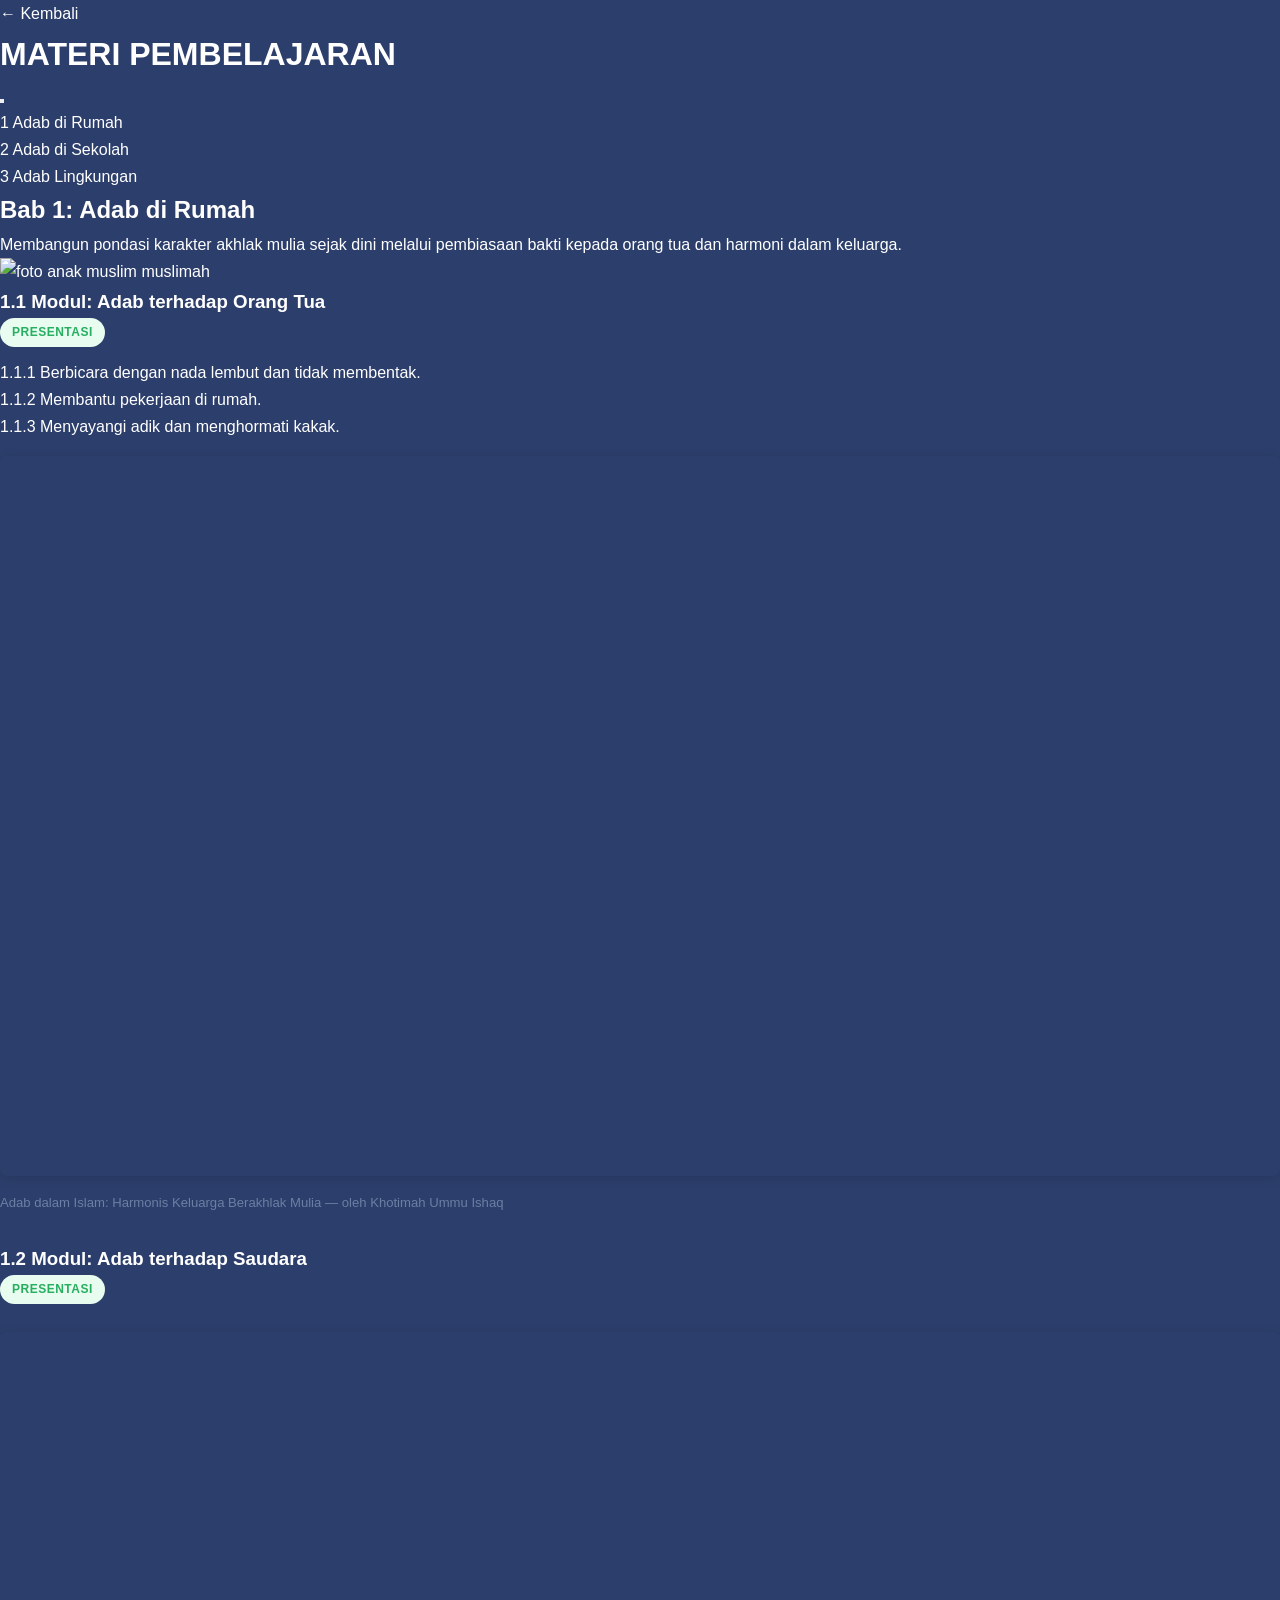
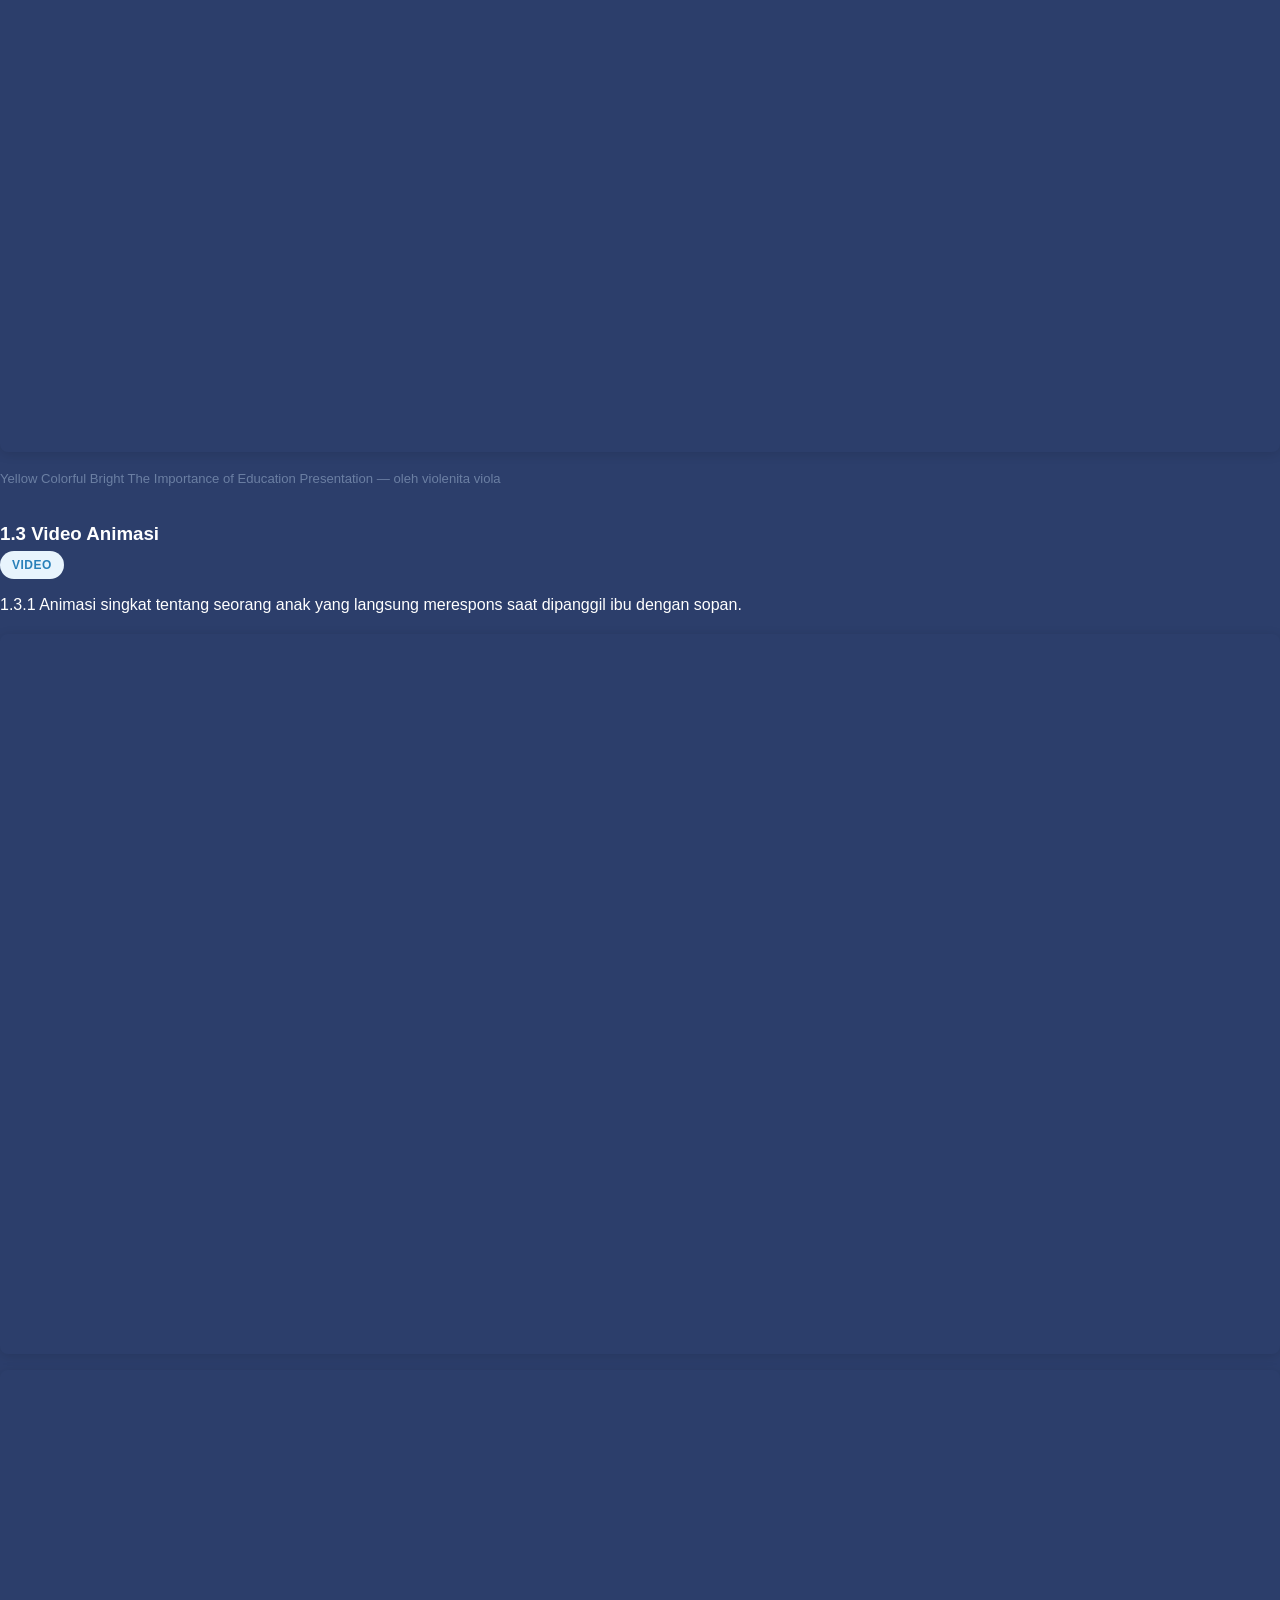
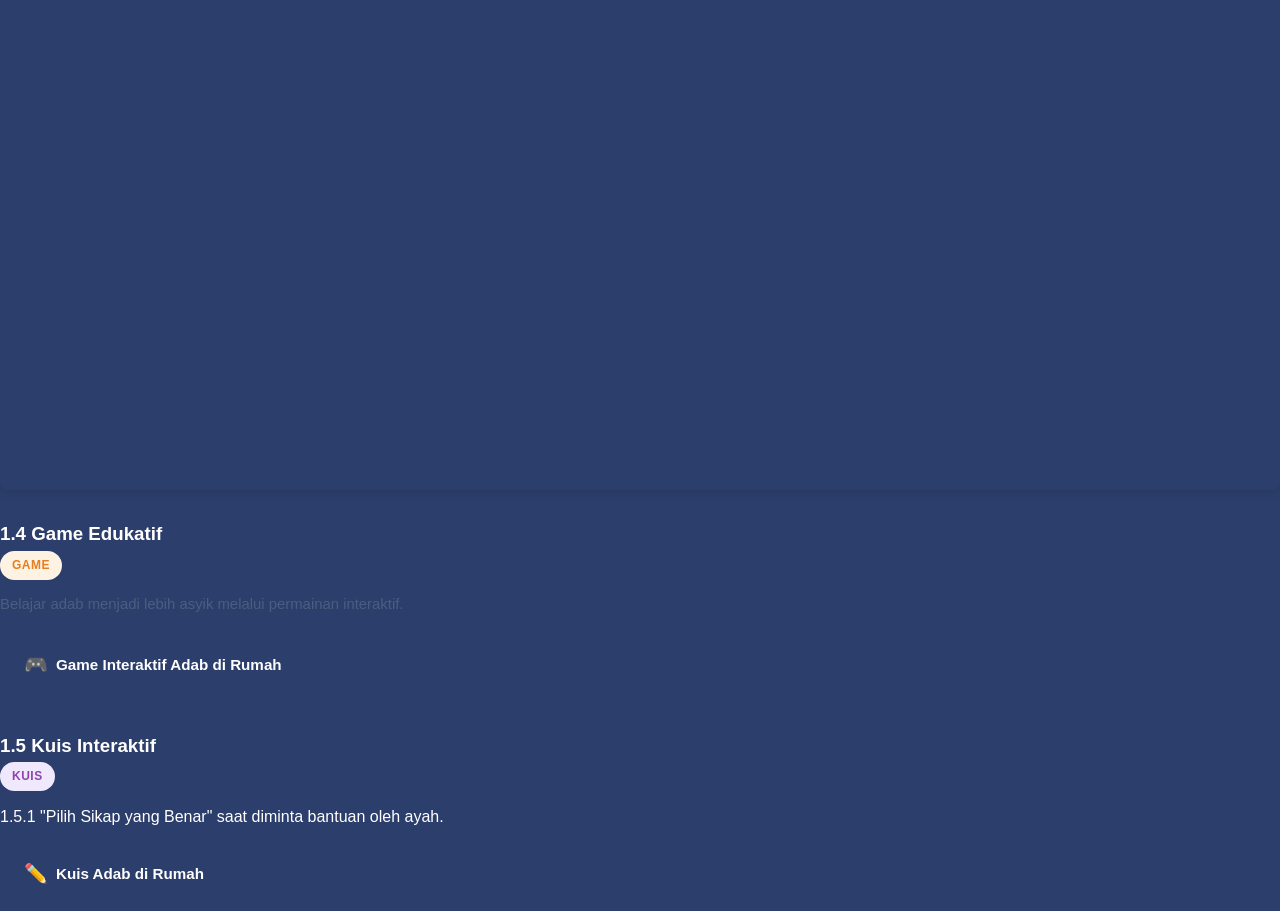
==== commit 73d9b8a4: "Update belajar.html" ====
--- a/belajar.html
+++ b/belajar.html
@@ -1,1098 +1,429 @@
 <!DOCTYPE html>
 <html lang="id">
 <head>
-    <meta charset="UTF-8">
-    <meta name="viewport" content="width=device-width, initial-scale=1.0">
-    <title>AKHIN.GO - Materi Pembelajaran</title>
-    <link rel="stylesheet" href="style.css">
-    <!-- CSS tambahan khusus halaman belajar -->
-    <style>
-        /* ============================================
-           LAYOUT HALAMAN BELAJAR
-           Sidebar di kiri, konten di kanan
-           ============================================ */
-        .lms-wrapper {
-            display: flex;
-            min-height: 100vh;
-            padding-top: 72px;
-        }
-
-        /* --- SIDEBAR --- */
-        .lms-sidebar {
-            width: 290px;
-            min-width: 290px;
-            background: var(--bg-alt);
-            border-right: 1px solid var(--border-color);
-            padding: 24px 0;
-            overflow-y: auto;
-            position: fixed;
-            top: 72px;
-            left: 0;
-            bottom: 0;
-            z-index: 100;
-        }
-
-        .sidebar-title {
-            font-size: 0.75rem;
-            font-weight: 600;
-            color: var(--text-muted);
-            text-transform: uppercase;
-            letter-spacing: 1px;
-            padding: 0 20px;
-            margin-bottom: 12px;
-        }
-
-        .sidebar-bab {
-            margin-bottom: 4px;
-        }
-
-        .sidebar-bab-btn {
-            width: 100%;
-            display: flex;
-            align-items: center;
-            justify-content: space-between;
-            padding: 11px 20px;
-            background: none;
-            border: none;
-            color: var(--text-secondary);
-            font-size: 0.88rem;
-            font-weight: 500;
-            cursor: pointer;
-            transition: all var(--transition);
-            text-align: left;
-            font-family: inherit;
-        }
-
-        .sidebar-bab-btn:hover,
-        .sidebar-bab-btn.active {
-            color: var(--text-primary);
-            background: var(--bg-card);
-        }
-
-        .sidebar-bab-btn.active {
-            border-left: 3px solid var(--secondary);
-        }
-
-        .sidebar-bab-btn .arrow {
-            font-size: 0.65rem;
-            transition: transform var(--transition);
-        }
-
-        .sidebar-bab-btn.active .arrow {
-            transform: rotate(90deg);
-        }
-
-        .sidebar-subbab {
-            max-height: 0;
-            overflow: hidden;
-            transition: max-height 0.35s ease;
-        }
-
-        .sidebar-subbab.open {
-            max-height: 600px;
-        }
-
-        .sidebar-subbab a {
-            display: block;
-            padding: 7px 20px 7px 44px;
-            font-size: 0.8rem;
-            color: var(--text-muted);
-            transition: all var(--transition);
-        }
-
-        .sidebar-subbab a:hover,
-        .sidebar-subbab a.active {
-            color: var(--secondary);
-            background: rgba(46, 196, 182, 0.05);
-        }
-
-        /* --- KONTEN UTAMA --- */
-        .lms-content {
-            flex: 1;
-            margin-left: 290px;
-            padding: 40px 48px;
-        }
-
-        .lms-header {
-            margin-bottom: 40px;
-            padding-bottom: 24px;
-            border-bottom: 1px solid var(--border-color);
-        }
-
-        .lms-header h1 {
-            font-size: 2rem;
-            font-weight: 700;
-            margin-bottom: 8px;
-        }
-
-        .lms-header p {
-            color: var(--text-secondary);
-            font-size: 1rem;
-        }
-
-        .back-link {
-            display: inline-flex;
-            align-items: center;
-            gap: 6px;
-            color: var(--secondary);
-            font-size: 0.9rem;
-            font-weight: 500;
-            margin-bottom: 20px;
-            transition: opacity var(--transition);
-        }
-
-        .back-link:hover {
-            opacity: 0.8;
-        }
-
-        /* Area konten bab */
-        .bab-section {
-            display: none;
-            animation: fadeInLMS 0.4s ease;
-        }
-
-        .bab-section.active {
-            display: block;
-        }
-
-        @keyframes fadeInLMS {
-            from { opacity: 0; transform: translateY(16px); }
-            to { opacity: 1; transform: translateY(0); }
-        }
-
-        .bab-title {
-            font-size: 1.5rem;
-            font-weight: 700;
-            margin-bottom: 8px;
-        }
-
-        .bab-ringkasan {
-            color: var(--text-secondary);
-            font-size: 0.95rem;
-            margin-bottom: 32px;
-            padding: 16px 20px;
-            background: var(--bg-card);
-            border-radius: var(--radius);
-            border-left: 3px solid var(--secondary);
-            line-height: 1.8;
-        }
-
-        /* Sub-bab card */
-        .subbab-card {
-            background: var(--bg-card);
-            border: 1px solid var(--border-color);
-            border-radius: var(--radius);
-            padding: 28px 32px;
-            margin-bottom: 20px;
-            transition: all var(--transition);
-        }
-
-        .subbab-card:hover {
-            border-color: rgba(46, 196, 182, 0.2);
-        }
-
-        .subbab-label {
-            font-size: 0.72rem;
-            font-weight: 600;
-            color: var(--secondary);
-            text-transform: uppercase;
-            letter-spacing: 1px;
-            margin-bottom: 8px;
-        }
-
-        .subbab-title {
-            font-size: 1.15rem;
-            font-weight: 600;
-            margin-bottom: 16px;
-            line-height: 1.4;
-        }
-
-        .subbab-text {
-            color: var(--text-secondary);
-            font-size: 0.95rem;
-            line-height: 1.85;
-            margin-bottom: 14px;
-        }
-
-        /* Sub-judul di dalam konten */
-        .sub-heading {
-            font-size: 1.05rem;
-            font-weight: 600;
-            color: var(--text-primary);
-            margin: 24px 0 10px;
-            padding-left: 12px;
-            border-left: 3px solid var(--accent);
-        }
-
-        /* List poin materi */
-        .materi-list {
-            list-style: none;
-            padding: 0;
-            margin-bottom: 14px;
-        }
-
-        .materi-list li {
-            position: relative;
-            padding-left: 24px;
-            margin-bottom: 10px;
-            color: var(--text-secondary);
-            font-size: 0.93rem;
-            line-height: 1.75;
-        }
-
-        .materi-list li::before {
-            content: '\276F';
-            position: absolute;
-            left: 2px;
-            color: var(--secondary);
-            font-size: 0.8rem;
-        }
-
-        /* Numbered list */
-        .materi-list-num {
-            list-style: none;
-            padding: 0;
-            margin-bottom: 14px;
-            counter-reset: item;
-        }
-
-        .materi-list-num li {
-            position: relative;
-            padding-left: 32px;
-            margin-bottom: 10px;
-            color: var(--text-secondary);
-            font-size: 0.93rem;
-            line-height: 1.75;
-            counter-increment: item;
-        }
-
-        .materi-list-num li::before {
-            content: counter(item) ".";
-            position: absolute;
-            left: 4px;
-            color: var(--secondary);
-            font-weight: 600;
-            font-size: 0.9rem;
-        }
-
-        /* Kutipan Al-Qur'an / Hadis */
-        .dalil-box {
-            background: rgba(46, 196, 182, 0.08);
-            border: 1px solid rgba(46, 196, 182, 0.2);
-            border-radius: var(--radius);
-            padding: 20px 24px;
-            margin: 16px 0;
-            font-style: italic;
-            color: var(--text-secondary);
-            font-size: 0.93rem;
-            line-height: 1.85;
-        }
-
-        .dalil-box .dalil-label {
-            display: block;
-            font-style: normal;
-            font-weight: 600;
-            color: var(--secondary);
-            font-size: 0.8rem;
-            text-transform: uppercase;
-            letter-spacing: 0.5px;
-            margin-bottom: 8px;
-        }
-
-        /* Highlight text */
-        .highlight {
-            color: var(--secondary);
-            font-weight: 600;
-        }
-
-        /* Gambar di dalam materi */
-        .materi-img {
-            width: 100%;
-            max-width: 500px;
-            border-radius: var(--radius);
-            margin: 16px 0;
-            box-shadow: var(--shadow);
-        }
-
-        /* Area embed / iframe */
-        .embed-area {
-            width: 100%;
-            margin: 16px 0;
-            border-radius: var(--radius);
-            overflow: hidden;
-            border: 1px solid var(--border-color);
-        }
-
-        .embed-area iframe {
-            width: 100%;
-            height: 400px;
-            border: none;
-            display: block;
-        }
-
-        /* Link eksternal */
-        .ext-link {
-            display: inline-flex;
-            align-items: center;
-            gap: 8px;
-            padding: 10px 20px;
-            background: rgba(46, 196, 182, 0.1);
-            border: 1px solid rgba(46, 196, 182, 0.25);
-            border-radius: 8px;
-            color: var(--secondary);
-            font-size: 0.9rem;
-            font-weight: 500;
-            transition: all var(--transition);
-            margin: 8px 8px 8px 0;
-        }
-
-        .ext-link:hover {
-            background: rgba(46, 196, 182, 0.2);
-            transform: translateY(-1px);
-        }
-
-        /* Placeholder konten */
-        .placeholder-box {
-            padding: 24px;
-            background: rgba(70, 130, 180, 0.08);
-            border: 1px dashed rgba(70, 130, 180, 0.3);
-            border-radius: var(--radius);
-            color: var(--text-muted);
-            font-size: 0.88rem;
-            font-style: italic;
-            text-align: center;
-        }
-
-        /* Box kesimpulan */
-        .kesimpulan-box {
-            background: rgba(46, 196, 182, 0.06);
-            border: 1px solid rgba(46, 196, 182, 0.15);
-            border-radius: var(--radius);
-            padding: 24px 28px;
-            margin-top: 28px;
-        }
-
-        .kesimpulan-box .subbab-title {
-            margin-bottom: 12px;
-        }
-
-        .kesimpulan-box .subbab-text {
-            margin-bottom: 0;
-        }
-
-        /* Tombol toggle sidebar mobile */
-        .sidebar-toggle {
-            display: none;
-            position: fixed;
-            bottom: 24px;
-            right: 24px;
-            width: 52px;
-            height: 52px;
-            border-radius: 50%;
-            background: var(--secondary);
-            color: var(--primary);
-            border: none;
-            cursor: pointer;
-            font-size: 1.3rem;
-            z-index: 200;
-            box-shadow: 0 4px 16px rgba(46, 196, 182, 0.4);
-            transition: all var(--transition);
-            align-items: center;
-            justify-content: center;
-        }
-
-        .sidebar-toggle:hover {
-            transform: scale(1.05);
-        }
-
-        /* Separator garis tipis */
-        .separator {
-            height: 1px;
-            background: var(--border-color);
-            margin: 28px 0;
-        }
-
-        /* ============================================
-           RESPONSIVE - HALAMAN BELAJAR
-           ============================================ */
-        @media (max-width: 768px) {
-            .sidebar-toggle {
-                display: flex;
-            }
-
-            .lms-sidebar {
-                transform: translateX(-100%);
-                transition: transform var(--transition);
-                z-index: 150;
-            }
-
-            .lms-sidebar.open {
-                transform: translateX(0);
-            }
-
-            .lms-content {
-                margin-left: 0;
-                padding: 24px 16px;
-            }
-
-            .lms-header h1 {
-                font-size: 1.5rem;
-            }
-
-            .subbab-card {
-                padding: 20px 18px;
-            }
-
-            .bab-title {
-                font-size: 1.25rem;
-            }
-
-            .subbab-title {
-                font-size: 1.05rem;
-            }
-
-            .embed-area iframe {
-                height: 250px;
-            }
-
-            .dalil-box {
-                padding: 16px 18px;
-            }
-        }
-    </style>
+  <meta charset="UTF-8">
+  <meta name="viewport" content="width=device-width, initial-scale=1.0">
+  <title>AKHIN.GO - Materi Pembelajaran</title>
+  <link rel="stylesheet" href="style.css">
+
+  <!--
+    Style tambahan khusus halaman belajar
+    untuk elemen embed, tombol link, dan layout materi
+  -->
+  <style>
+    /* --- Container responsif untuk iframe (video & presentasi) --- */
+    .embed-container {
+      position: relative;
+      width: 100%;
+      height: 0;
+      padding-top: 56.25%; /* Rasio 16:9 */
+      margin-top: 16px;
+      margin-bottom: 16px;
+      overflow: hidden;
+      border-radius: 8px;
+      box-shadow: 0 2px 12px rgba(0,0,0,0.12);
+    }
+
+    .embed-container iframe {
+      position: absolute;
+      top: 0;
+      left: 0;
+      width: 100%;
+      height: 100%;
+      border: none;
+      padding: 0;
+      margin: 0;
+    }
+
+    /* --- Sumber/link di bawah embed --- */
+    .embed-source {
+      display: block;
+      font-size: 0.82rem;
+      color: #6b7fa3;
+      margin-top: 4px;
+      margin-bottom: 20px;
+      word-break: break-all;
+    }
+
+    .embed-source:hover {
+      color: var(--warna-sekunder);
+    }
+
+    /* --- Tombol untuk membuka link eksternal (quiz, game) --- */
+    .link-button {
+      display: inline-flex;
+      align-items: center;
+      gap: 8px;
+      padding: 14px 24px;
+      background: var(--warna-bg-card-light);
+      border: 2px solid var(--warna-border-light);
+      border-radius: var(--radius-sm);
+      color: var(--warna-utama);
+      font-size: 0.95rem;
+      font-weight: 600;
+      cursor: pointer;
+      transition: all 0.3s ease;
+      text-decoration: none;
+      margin: 6px 6px 6px 0;
+    }
+
+    .link-button:hover {
+      border-color: var(--warna-sekunder);
+      background: #f0f8f7;
+      transform: translateY(-2px);
+      box-shadow: 0 4px 12px rgba(0,0,0,0.08);
+    }
+
+    .link-button-icon {
+      font-size: 1.2rem;
+    }
+
+    /* --- Grid untuk beberapa tombol link sejajar --- */
+    .link-grid {
+      display: flex;
+      flex-wrap: wrap;
+      gap: 8px;
+      margin-top: 8px;
+    }
+
+    /* --- Label jenis konten (Video, Game, Quiz, dll.) --- */
+    .content-label {
+      display: inline-block;
+      padding: 4px 12px;
+      border-radius: 50px;
+      font-size: 0.75rem;
+      font-weight: 700;
+      text-transform: uppercase;
+      letter-spacing: 0.5px;
+      margin-bottom: 12px;
+    }
+
+    .content-label.video { background: #e8f4fd; color: #2980b9; }
+    .content-label.game { background: #fef3e2; color: #e67e22; }
+    .content-label.quiz { background: #f0e8fd; color: #8e44ad; }
+    .content-label.modul { background: #e8fdf0; color: #27ae60; }
+    .content-label.evaluasi { background: #fde8e8; color: #c0392b; }
+
+    /* --- Subbab spacing --- */
+    .subbab + .subbab {
+      margin-top: 28px;
+    }
+
+    /* Responsif embed di mobile */
+    @media (max-width: 768px) {
+      .link-grid {
+        flex-direction: column;
+      }
+
+      .link-button {
+        width: 100%;
+        justify-content: center;
+      }
+    }
+  </style>
 </head>
-<body>
-
-    <!-- Navbar -->
-    <nav class="navbar" id="navbar">
-        <div class="navbar-container">
-            <a href="index.html" class="navbar-brand">AKHIN<span class="dot">.GO</span></a>
-            <button class="hamburger" id="hamburger" aria-label="Toggle menu">
-                <span></span>
-                <span></span>
-                <span></span>
-            </button>
-            <ul class="nav-menu" id="navMenu">
-                <li><a href="index.html" class="nav-link">Beranda</a></li>
-                <li><a href="index.html#masalah" class="nav-link">Masalah</a></li>
-                <li><a href="index.html#solusi" class="nav-link">Solusi</a></li>
-                <li><a href="index.html#fitur" class="nav-link">Fitur</a></li>
-                <li><a href="belajar.html" class="nav-link active">Akses</a></li>
-                <li><a href="index.html#tim" class="nav-link">Tim</a></li>
-            </ul>
-        </div>
-    </nav>
-
-    <!-- Tombol toggle sidebar (mobile) -->
-    <button class="sidebar-toggle" id="sidebarToggle" aria-label="Buka menu bab">&#9776;</button>
-
-    <!-- ========== LAYOUT LMS ========== -->
-    <div class="lms-wrapper">
-
-        <!-- SIDEBAR: Daftar Bab -->
-        <aside class="lms-sidebar" id="lmsSidebar">
-            <p class="sidebar-title">Daftar Bab</p>
-
-            <!-- Bab 1 -->
-            <div class="sidebar-bab">
-                <button class="sidebar-bab-btn active" data-bab="bab1">
-                    <span>Bab 1: Adab di Rumah</span>
-                    <span class="arrow">&#9654;</span>
-                </button>
-                <div class="sidebar-subbab open" id="sub-bab1">
-                    <a href="#" data-sub="bab1-sub1" class="active">1.1 Pendahuluan</a>
-                    <a href="#" data-sub="bab1-sub2">1.2 Birrul Walidain</a>
-                    <a href="#" data-sub="bab1-sub3">1.3 Adab terhadap Saudara</a>
-                    <a href="#" data-sub="bab1-sub4">1.4 Video Animasi</a>
-                    <a href="#" data-sub="bab1-sub5">1.5 Kuis Interaktif</a>
-                </div>
-            </div>
-
-            <!-- Bab 2 -->
-            <div class="sidebar-bab">
-                <button class="sidebar-bab-btn" data-bab="bab2">
-                    <span>Bab 2: Adab di Sekolah</span>
-                    <span class="arrow">&#9654;</span>
-                </button>
-                <div class="sidebar-subbab" id="sub-bab2">
-                    <a href="#" data-sub="bab2-sub1">2.1 Pendahuluan</a>
-                    <a href="#" data-sub="bab2-sub2">2.2 Menghormati Guru</a>
-                    <a href="#" data-sub="bab2-sub3">2.3 Menyayangi Teman</a>
-                    <a href="#" data-sub="bab2-sub4">2.4 Video Skenario</a>
-                    <a href="#" data-sub="bab2-sub5">2.5 Game Edukatif</a>
-                </div>
-            </div>
-
-            <!-- Bab 3 -->
-            <div class="sidebar-bab">
-                <button class="sidebar-bab-btn" data-bab="bab3">
-                    <span>Bab 3: Adab Lingkungan</span>
-                    <span class="arrow">&#9654;</span>
-                </button>
-                <div class="sidebar-subbab" id="sub-bab3">
-                    <a href="#" data-sub="bab3-sub1">3.1 Pendahuluan</a>
-                    <a href="#" data-sub="bab3-sub2">3.2 Menjaga Kebersihan</a>
-                    <a href="#" data-sub="bab3-sub3">3.3 Menyayangi Makhluk Hidup</a>
-                    <a href="#" data-sub="bab3-sub4">3.4 Video Inspiratif</a>
-                    <a href="#" data-sub="bab3-sub5">3.5 Evaluasi Akhir</a>
-                </div>
-            </div>
-        </aside>
-
-        <!-- KONTEN UTAMA -->
-        <main class="lms-content">
-
-            <a href="index.html" class="back-link">&larr; Kembali ke Beranda</a>
-            <div class="lms-header">
-                <h1>MATERI PEMBELAJARAN</h1>
-                <p>Belajar akhlak dengan cara yang interaktif dan menyenangkan bersama AKHIN.GO</p>
-            </div>
-
-            <!-- ================================
-                 BAB 1: ADAB DI RUMAH
-                 ================================ -->
-            <div class="bab-section active" id="bab1">
-                <h2 class="bab-title">BAB I &mdash; Adab di Rumah</h2>
-                <div class="bab-ringkasan">
-                    Membangun pondasi karakter akhlak mulia sejak dini melalui pembiasaan bakti kepada orang tua dan harmoni dalam keluarga.
-                </div>
-
-                <!-- Gambar -->
-                <img
-                    src="https://i.ibb.co.com/VYz8pNzp/Gemini-Generated-Image-63eyvz63eyvz63ey.png"
-                    alt="foto anak muslim muslimah"
-                    class="materi-img"
-                    onerror="this.outerHTML='<div class=\'placeholder-box\'>Gambar materi belum ditambahkan</div>'"
-                >
-
-                <!-- ===== Sub-bab 1.1: Pendahuluan ===== -->
-                <div class="subbab-card" id="bab1-sub1">
-                    <p class="subbab-label">Subbab 1.1</p>
-                    <h3 class="subbab-title">Pendahuluan</h3>
-                    <p class="subbab-text">
-                        Rumah adalah tempat pertama kita belajar kasih sayang. Sebagai seorang Muslim, perilaku kita di rumah mencerminkan kualitas iman kita. Rasulullah SAW bersabda bahwa sebaik-baik kalian adalah yang paling baik akhlaknya terhadap keluarganya. Dengan menjaga adab, rumah akan terasa damai dan penuh keberkahan dari Allah SWT.
-                    </p>
-                    <p class="subbab-text">
-                        Perintah bersuci terdapat dalam Al-Qur'an dan hadis. Salah satunya terdapat dalam <span class="highlight">QS. Al-Ma'idah ayat 6</span> yang menjelaskan tentang perintah berwudhu sebelum shalat. Selain itu, Allah juga berfirman dalam <span class="highlight">QS. Al-Baqarah ayat 222</span> bahwa Allah menyukai orang-orang yang bertaubat dan menyucikan diri.
-                    </p>
-                    <p class="subbab-text">
-                        Dalam hadis juga dijelaskan bahwa kesucian merupakan bagian penting dari keimanan. Hal ini menunjukkan bahwa Islam sangat memperhatikan kebersihan lahir dan batin.
-                    </p>
-                </div>
-
-                <!-- ===== Sub-bab 1.2: Birrul Walidain ===== -->
-                <div class="subbab-card" id="bab1-sub2">
-                    <p class="subbab-label">Subbab 1.2</p>
-                    <h3 class="subbab-title">Adab kepada Orang Tua (Birrul Walidain)</h3>
-                    <p class="subbab-text">
-                        Birrul Walidain adalah berbakti kepada kedua orang tua. Allah SWT menempatkan perintah berbakti kepada orang tua tepat setelah perintah untuk menyembah-Nya. Hal ini menunjukkan betapa mulianya posisi orang tua dalam Islam. Berbakti bukan hanya kewajiban, tapi <span class="highlight">kunci utama untuk meraih ridha Allah dan kunci menuju surga</span>.
-                    </p>
-
-                    <!-- Dalil Al-Qur'an -->
-                    <div class="dalil-box">
-                        <span class="dalil-label">Dalil &mdash; QS. Al-Isra' ayat 23</span>
-                        "Dan Tuhanmu telah memerintahkan agar kamu jangan menyembah selain Dia dan hendaklah berbuat baik kepada ibu bapak. Jika salah seorang di antara keduanya atau kedua-duanya sampai berusia lanjut dalam pemeliharaanmu, maka sekali-kali janganlah engkau mengatakan kepada keduanya perkataan 'ah' dan janganlah engkau membentak keduanya, dan ucapkanlah kepada keduanya perkataan yang baik."
-                    </div>
-
-                    <!-- Lisan Yang Santun -->
-                    <h4 class="sub-heading">Lisan Yang Santun, Hati yang Sejuk</h4>
-                    <p class="subbab-text">Penerapan lisan yang santun kepada orang tua meliputi:</p>
-                    <ul class="materi-list-num">
-                        <li>Selalu menjawab dengan suara rendah dan tenang saat dipanggil.</li>
-                        <li>Membiasakan 3 kata ajaib: <span class="highlight">"Tolong"</span> saat meminta sesuatu, <span class="highlight">"Maaf"</span> jika berbuat salah, dan <span class="highlight">"Terima Kasih"</span> atas segala pengorbanan mereka.</li>
-                        <li>Mendengarkan dengan seksama saat mereka berbicara tanpa memotong pembicaraan.</li>
-                    </ul>
-
-                    <!-- Ringan Tangan Membantu -->
-                    <h4 class="sub-heading">Ringan Tangan Membantu di Rumah</h4>
-                    <p class="subbab-text">
-                        Membantu orang tua tidak harus melakukan pekerjaan yang berat. Bentuk bakti nyata bisa dimulai dari hal-hal kecil di sekitar kita. Tindakan ini adalah cara kita berterima kasih atas lelahnya Ayah mencari nafkah dan Bunda yang mengurus rumah.
-                    </p>
-                    <p class="subbab-text"><strong>Contoh aksi nyata penerapan di rumah:</strong></p>
-                    <ul class="materi-list-num">
-                        <li>Merapikan tempat tidur sendiri setiap pagi tanpa disuruh.</li>
-                        <li>Membawa piring kotor ke dapur setelah selesai makan.</li>
-                        <li>Menjaga kebersihan kamar dan membantu menyapu lantai.</li>
-                    </ul>
-                </div>
-
-                <!-- ===== Sub-bab 1.3: Adab Terhadap Saudara ===== -->
-                <div class="subbab-card" id="bab1-sub3">
-                    <p class="subbab-label">Subbab 1.3</p>
-                    <h3 class="subbab-title">Adab Terhadap Saudara</h3>
-                    <p class="subbab-text">
-                        Saudara adalah teman terdekat kita di rumah. Rasulullah SAW mengajarkan bahwa seorang Muslim sejati harus memiliki rasa kasih sayang. Hidup rukun dengan saudara akan membuat orang tua merasa bahagia dan bangga.
-                    </p>
-
-                    <!-- 1.3.1 Adab Terhadap Saudara -->
-                    <h4 class="sub-heading">Saling Menjaga dan Menyayangi</h4>
-                    <ul class="materi-list-num">
-                        <li><strong>Menyayangi Adik:</strong> Tunjukkan kasih sayang dan tanggung jawab sebagai kakak yang baik.</li>
-                        <li><strong>Menghormati Kakak:</strong> Ajarkan hierarki sosial dan rasa hormat kepada yang lebih tua.</li>
-                        <li><strong>Tidak Bertengkar:</strong> Hindari pertengkaran dan selesaikan konflik secara baik-baik.</li>
-                    </ul>
-
-                    <!-- 1.3.2 Berbagi dan Peduli -->
-                    <h4 class="sub-heading">Berbagi dan Peduli pada Saudara</h4>
-                    <ul class="materi-list-num">
-                        <li><strong>Saling Meminjamkan Barang:</strong> Kakak dan adik yang baik tidak pelit. Jika adik ingin meminjam mainan atau alat tulis, pinjamkanlah dengan ikhlas.</li>
-                        <li><strong>Berbagi Makanan:</strong> Jika punya camilan atau makanan ringan, biasakan untuk membaginya sama rata dengan saudara di rumah.</li>
-                        <li><strong>Saling Menolong:</strong> Saat kakak sedang kesulitan merapikan tempat tidur, adik bisa ikut membantu. Begitu juga kakak, bisa membantu mengajari adik saat ada PR sekolah yang sulit.</li>
-                    </ul>
-
-                    <!-- 1.3.3 Menjaga Lisan -->
-                    <h4 class="sub-heading">Menjaga Lisan Sesama Saudara</h4>
-                    <ul class="materi-list-num">
-                        <li><strong>Gunakan Panggilan Hormat:</strong> Biasakan memanggil kakak dengan sebutan yang sopan (seperti Kakak, Mas, atau Teteh), bukan memanggil namanya secara langsung.</li>
-                        <li><strong>Panggilan Kesayangan untuk Adik:</strong> Panggillah adik dengan sebutan yang baik dan lembut, hindari memberikan julukan yang jelek atau mengejek fisiknya.</li>
-                        <li><strong>Bicara Tanpa Teriak:</strong> Sama seperti adab kepada orang tua, berbicara dengan saudara juga harus menggunakan nada yang tenang dan tidak saling membentak.</li>
-                    </ul>
-
-                    <!-- 1.3.4 Menyelesaikan Masalah -->
-                    <h4 class="sub-heading">Menyelesaikan Masalah</h4>
-                    <ul class="materi-list-num">
-                        <li><strong>Jadilah Pemberani:</strong> Jika kamu tidak sengaja merusak mainan saudara atau membuatnya sedih, jadilah pemberani dengan langsung meminta maaf.</li>
-                        <li><strong>Lapang Dada:</strong> Jika saudaramu berbuat salah dan sudah meminta maaf, maafkanlah dengan ikhlas tanpa menyimpan dendam. Allah sangat menyayangi anak yang pemaaf!</li>
-                        <li><strong>Menutupi Kesalahan:</strong> Jangan menertawakan atau mengejek kesalahan saudara di depan teman-teman. Kita harus saling melindungi.</li>
-                    </ul>
-                </div>
-
-                <!-- ===== Sub-bab 1.4: Video Animasi ===== -->
-                <div class="subbab-card" id="bab1-sub4">
-                    <p class="subbab-label">Subbab 1.4</p>
-                    <h3 class="subbab-title">Video Animasi</h3>
-                    <p class="subbab-text">
-                        Animasi singkat tentang seorang anak yang langsung merespons saat dipanggil ibu dengan sopan. Tonton video berikut untuk melihat contoh penerapan adab kepada orang tua dalam kehidupan sehari-hari.
-                    </p>
-                    <div class="placeholder-box">
-                        Video animasi akan di-embed di sini menggunakan tag &lt;video&gt; atau &lt;iframe&gt;.
-                    </div>
-                </div>
-
-                <!-- ===== Sub-bab 1.5: Kuis Interaktif ===== -->
-                <div class="subbab-card" id="bab1-sub5">
-                    <p class="subbab-label">Subbab 1.5</p>
-                    <h3 class="subbab-title">Kuis Interaktif</h3>
-                    <p class="subbab-text">
-                        "Pilih Sikap yang Benar" saat diminta bantuan oleh ayah. Uji pemahamanmu tentang adab di rumah melalui kuis berikut!
-                    </p>
-                    <div class="placeholder-box">
-                        Kuis interaktif akan ditambahkan di sini. Bisa berupa HTML form, iframe, atau JavaScript sederhana.
-                    </div>
-                </div>
-
-                <!-- Kesimpulan Bab 1 -->
-                <div class="kesimpulan-box">
-                    <h3 class="subbab-title">Kesimpulan Bab I</h3>
-                    <p class="subbab-text">
-                        Adab adalah hiasan seorang Muslim. Mari kita mulai mempraktikkan Birrul Walidain dan kasih sayang kepada saudara mulai detik ini. Ingatlah, kebahagiaan di dunia dan akhirat bermula dari bagaimana kita bersikap di dalam rumah kita sendiri.
-                    </p>
-                </div>
-            </div>
-
-
-            <!-- ================================
-                 BAB 2: ADAB DI SEKOLAH
-                 ================================ -->
-            <div class="bab-section" id="bab2">
-                <h2 class="bab-title">BAB II &mdash; Adab di Sekolah</h2>
-                <div class="bab-ringkasan">
-                    Fokus pada pengembangan kecerdasan sosial, empati terhadap teman sebaya, serta tata krama dan rasa hormat kepada pendidik.
-                </div>
-
-                <!-- ===== Sub-bab 2.1: Pendahuluan ===== -->
-                <div class="subbab-card" id="bab2-sub1">
-                    <p class="subbab-label">Subbab 2.1</p>
-                    <h3 class="subbab-title">Pendahuluan</h3>
-                    <p class="subbab-text">
-                        Sekolah adalah tempat kita menuntut ilmu dan bertemu dengan banyak orang. Di sekolah, guru adalah pengganti orang tua kita, dan teman-teman adalah saudara kita. Oleh karena itu, Islam mengajarkan kita untuk selalu menjaga adab, sopan santun, dan kasih sayang selama berada di lingkungan sekolah agar ilmu yang kita dapatkan menjadi berkah dan bermanfaat.
-                    </p>
-                </div>
-
-                <!-- ===== Sub-bab 2.2: Menghormati Guru ===== -->
-                <div class="subbab-card" id="bab2-sub2">
-                    <p class="subbab-label">Subbab 2.2</p>
-                    <h3 class="subbab-title">Adab Menghormati Guru</h3>
-                    <p class="subbab-text">
-                        Guru adalah pahlawan tanpa tanda jasa yang dengan sabar mendidik dan memberikan ilmu kepada kita. Menghormati guru adalah kunci sukses seorang murid. Berikut adalah adab yang harus dipraktikkan:
-                    </p>
-
-                    <!-- Mengucapkan Salam -->
-                    <h4 class="sub-heading">Mengucapkan Salam Saat Bertemu</h4>
-                    <p class="subbab-text">
-                        Sebagai anak Muslim yang baik, biasakanlah untuk menyapa guru terlebih dahulu.
-                    </p>
-                    <ul class="materi-list-num">
-                        <li><strong>Praktik Nyata:</strong> Ucapkan "Assalamu'alaikum, Bapak/Ibu Guru" sambil tersenyum saat berpapasan di gerbang sekolah, di lorong kelas, atau saat masuk ke ruang guru. Salam adalah doa keselamatan yang sangat disukai oleh Allah SWT.</li>
-                        <li><strong>Sikap Tubuh:</strong> Saat bersalaman (jika memungkinkan dan sesama mahram/sesuai aturan sekolah), ciumlah punggung tangan guru dengan sopan, bukan menempelkannya di dahi atau pipi.</li>
-                    </ul>
-
-                    <!-- Memperhatikan Penjelasan -->
-                    <h4 class="sub-heading">Memperhatikan Penjelasan Di Kelas</h4>
-                    <p class="subbab-text">
-                        Adab menuntut ilmu yang paling utama adalah mendengarkan orang yang sedang berbicara.
-                    </p>
-                    <ul class="materi-list-num">
-                        <li><strong>Fokus dan Tenang:</strong> Saat Bapak/Ibu Guru sedang menjelaskan pelajaran di depan kelas, duduklah dengan rapi dan perhatikan baik-baik.</li>
-                        <li><strong>Hindari Mengobrol:</strong> Jangan asyik mengobrol sendiri atau bermain dengan teman sebangku saat guru sedang berbicara. Jika ingin bertanya atau izin ke toilet, angkat tangan kananmu terlebih dahulu dan bicaralah dengan nada yang sopan.</li>
-                    </ul>
-
-                    <div class="dalil-box">
-                        <span class="dalil-label">Catatan Penting</span>
-                        Cara menyucikan hadas besar adalah dengan mandi wajib. Jika tidak memungkinkan menggunakan air, maka dapat diganti dengan tayamum sesuai ketentuan syariat.
-                    </div>
-                </div>
-
-                <!-- ===== Sub-bab 2.3: Menyayangi Teman ===== -->
-                <div class="subbab-card" id="bab2-sub3">
-                    <p class="subbab-label">Subbab 2.3</p>
-                    <h3 class="subbab-title">Adab Menyayangi Teman</h3>
-                    <p class="subbab-text">
-                        Teman yang baik akan membawa kita pada kebaikan. Islam melarang kita untuk saling menyakiti, dan justru menyuruh kita untuk saling menebar kasih sayang sesama teman di sekolah.
-                    </p>
-
-                    <!-- Tidak Mengejek Teman -->
-                    <h4 class="sub-heading">Tidak Mengejek Teman</h4>
-                    <p class="subbab-text">
-                        Setiap manusia diciptakan oleh Allah dengan kelebihan dan kekurangannya masing-masing.
-                    </p>
-                    <ul class="materi-list-num">
-                        <li><strong>Panggilan yang Baik:</strong> Panggillah temanmu dengan nama aslinya atau nama panggilan kesukaannya. Dilarang keras memberikan julukan yang buruk, mengejek fisik (body shaming), atau menertawakan teman yang sedang melakukan kesalahan.</li>
-                        <li><strong>Saling Memaafkan:</strong> Jika terjadi selisih paham saat bermain atau belajar kelompok, segeralah meminta maaf dan memaafkan.</li>
-                    </ul>
-
-                    <!-- Saling Berbagi -->
-                    <h4 class="sub-heading">Saling Berbagi</h4>
-                    <p class="subbab-text">
-                        Membangun rasa persaudaraan bisa dilakukan lewat hal-hal kecil.
-                    </p>
-                    <ul class="materi-list-num">
-                        <li><strong>Berbagi Bekal:</strong> Saat jam istirahat, jika kamu membawa makanan atau camilan lebih, tawarkanlah kepada teman di sebelahmu, terutama jika ia lupa membawa bekal.</li>
-                        <li><strong>Meminjamkan Alat Tulis:</strong> Jika ada teman yang kebingungan karena pensilnya patah atau penghapusnya tertinggal, jadilah pahlawan dengan meminjamkan alat tulismu kepadanya dengan ikhlas.</li>
-                    </ul>
-                </div>
-
-                <!-- ===== Sub-bab 2.4: Video Skenario ===== -->
-                <div class="subbab-card" id="bab2-sub4">
-                    <p class="subbab-label">Subbab 2.4</p>
-                    <h3 class="subbab-title">Video Skenario</h3>
-                    <p class="subbab-text">
-                        Skenario "Berbagi itu Indah" saat ada teman yang lupa membawa pensil. Tonton video berikut untuk melihat contoh nyata penerapan adab menyayangi teman di sekolah.
-                    </p>
-                    <div class="placeholder-box">
-                        Video skenario akan di-embed di sini.
-                    </div>
-                </div>
-
-                <!-- ===== Sub-bab 2.5: Game Edukatif ===== -->
-                <div class="subbab-card" id="bab2-sub5">
-                    <p class="subbab-label">Subbab 2.5</p>
-                    <h3 class="subbab-title">Game Edukatif</h3>
-                    <p class="subbab-text">
-                        Menjodohkan situasi di sekolah dengan perilaku adab yang sesuai. Mainkan game berikut untuk melatih kepekaan sosialmu!
-                    </p>
-                    <a href="https://gemini.google.com/share/3b38b37dcd6e" target="_blank" class="ext-link" rel="noopener noreferrer">
-                        &#127918; Buka Game Edukatif
-                    </a>
-                    <div class="placeholder-box" style="margin-top: 16px;">
-                        Game juga bisa di-embed langsung di halaman ini menggunakan iframe.
-                    </div>
-                </div>
-
-                <!-- Kesimpulan Bab 2 -->
-                <div class="kesimpulan-box">
-                    <h3 class="subbab-title">Kesimpulan Bab II</h3>
-                    <p class="subbab-text">
-                        Adab di sekolah sama pentingnya dengan adab di rumah. Menghormati guru akan membuat ilmu kita mudah diserap dan diberkahi oleh Allah SWT. Sementara itu, menyayangi teman akan menciptakan suasana belajar yang damai, ceria, dan menyenangkan.
-                    </p>
-                </div>
-            </div>
-
-
-            <!-- ================================
-                 BAB 3: ADAB LINGKUNGAN
-                 ================================ -->
-            <div class="bab-section" id="bab3">
-                <h2 class="bab-title">BAB III &mdash; Adab Lingkungan</h2>
-                <div class="bab-ringkasan">
-                    Menanamkan rasa tanggung jawab, kepedulian terhadap kebersihan, dan kasih sayang terhadap sesama makhluk ciptaan Allah.
-                </div>
-
-                <!-- ===== Sub-bab 3.1: Pendahuluan ===== -->
-                <div class="subbab-card" id="bab3-sub1">
-                    <p class="subbab-label">Subbab 3.1</p>
-                    <h3 class="subbab-title">Pendahuluan</h3>
-                    <p class="subbab-text">
-                        Tahukah kamu bahwa bumi yang indah ini adalah titipan dari Allah SWT? Sebagai seorang Muslim, kita diberi tugas istimewa untuk menjadi <span class="highlight">khalifah (penjaga) di bumi</span>. Menjaga alam tidak selalu harus dengan hal yang besar, karena menjaga alam bisa dimulai dari langkah kecil setiap hari, lho!
-                    </p>
-                </div>
-
-                <!-- ===== Sub-bab 3.2: Menjaga Kebersihan ===== -->
-                <div class="subbab-card" id="bab3-sub2">
-                    <p class="subbab-label">Subbab 3.2</p>
-                    <h3 class="subbab-title">Adab Menjaga Kebersihan</h3>
-                    <p class="subbab-text">
-                        Dalam Islam, menjaga kebersihan adalah hal yang sangat penting. Ingatlah bahwa <span class="highlight">kebersihan itu sebagian dari iman</span>. Artinya, anak Muslim yang beriman pasti tidak suka melihat tempat yang kotor dan berantakan!
-                    </p>
-
-                    <!-- Dalil -->
-                    <div class="dalil-box">
-                        <span class="dalil-label">Dalil &mdash; QS. Al-A'raf ayat 56</span>
-                        "Dan janganlah kamu membuat kerusakan di muka bumi setelah (Allah) memperbaikinya..."
-                    </div>
-
-                    <!-- Membuang Sampah -->
-                    <h4 class="sub-heading">Membuang Sampah pada Tempatnya</h4>
-                    <p class="subbab-text">Berikut adalah kebiasaan baik yang harus kita lakukan untuk menjaga kebersihan:</p>
-                    <ul class="materi-list-num">
-                        <li>Selesai jajan, pegang dulu bungkusnya sampai kamu menemukan tempat sampah.</li>
-                        <li>Jangan pernah melempar sampah ke selokan.</li>
-                        <li>Jangan menyembunyikan sampah di laci meja kelas.</li>
-                        <li>Ingatlah bahwa lingkungan yang bersih akan membuat kita bebas dari bau dan terhindar dari banjir.</li>
-                    </ul>
-
-                    <!-- Memungut Sampah -->
-                    <h4 class="sub-heading">Memungut Sampah yang Berserakan</h4>
-                    <p class="subbab-text">
-                        Jika kamu melihat sampah plastik di taman sekolah, beranikan diri untuk memungutnya, walaupun itu bukan sampahmu.
-                    </p>
-                    <div class="dalil-box">
-                        <span class="dalil-label">Tahukah Kamu?</span>
-                        Menyingkirkan sampah atau benda berbahaya dari jalanan adalah salah satu bentuk sedekah yang berpahala besar dari Allah!
-                    </div>
-
-                    <!-- Aksi Nyata -->
-                    <h4 class="sub-heading">Aksi Nyata Peduli Lingkungan</h4>
-                    <p class="subbab-text">Untuk menjadi penjaga bumi yang hebat, kita bisa memulainya dengan aksi nyata seperti:</p>
-                    <ul class="materi-list-num">
-                        <li>Menanam pohon di sekitar kita.</li>
-                        <li>Turut serta membersihkan lingkungan sekolah.</li>
-                        <li>Mengurangi penggunaan plastik dalam kegiatan sehari-hari.</li>
-                        <li>Mendaur ulang sampah menjadi barang yang berguna.</li>
-                        <li>Membiasakan diri menghemat air dan listrik di rumah maupun di sekolah.</li>
-                    </ul>
-
-                    <!-- Manfaat -->
-                    <h4 class="sub-heading">Manfaat Aksi Nyata</h4>
-                    <p class="subbab-text">Jika kita rutin melakukan aksi peduli lingkungan, kita akan mendapatkan banyak manfaat, di antaranya:</p>
-                    <ul class="materi-list-num">
-                        <li>Membantu mengurangi polusi.</li>
-                        <li>Menjaga kualitas udara agar tetap segar untuk dihirup.</li>
-                        <li>Menumbuhkan rasa tanggung jawab bersama dalam menjaga bumi.</li>
-                    </ul>
-                </div>
-
-                <!-- ===== Sub-bab 3.3: Menyayangi Makhluk Hidup ===== -->
-                <div class="subbab-card" id="bab3-sub3">
-                    <p class="subbab-label">Subbab 3.3</p>
-                    <h3 class="subbab-title">Adab Menyayangi Makhluk Hidup</h3>
-                    <p class="subbab-text">
-                        Bumi bukan cuma milik manusia. Hewan dan tumbuhan juga merupakan ciptaan Allah yang selalu bertasbih memuji-Nya. Oleh karena itu, Islam mengajarkan kasih sayang kepada semua makhluk ciptaan Allah SWT. Yuk, kita sayangi mereka dengan cara:
-                    </p>
-
-                    <h4 class="sub-heading">Tidak Menyakiti Hewan</h4>
-                    <p class="subbab-text">
-                        Sebagai anak Muslim yang penyayang, jangan pernah menyakiti hewan seperti kucing tanpa alasan yang dibenarkan oleh syariat.
-                    </p>
-
-                    <h4 class="sub-heading">Merawat Tanaman</h4>
-                    <p class="subbab-text">
-                        Rawatlah tanaman yang ada di sekitarmu untuk mendukung keberlanjutan lingkungan dan menjaga ekosistem.
-                    </p>
-                </div>
-
-                <!-- ===== Sub-bab 3.4: Video Inspiratif ===== -->
-                <div class="subbab-card" id="bab3-sub4">
-                    <p class="subbab-label">Subbab 3.4</p>
-                    <h3 class="subbab-title">Video Inspiratif</h3>
-                    <p class="subbab-text">
-                        Karakter utama yang menyelamatkan kucing jalanan atau menanam bunga di taman sekolah. Tonton video berikut untuk mendapatkan inspirasi tentang cara menyayangi makhluk hidup di sekitar kita.
-                    </p>
-                    <a href="https://drive.google.com/file/d/1sVtrCGP3nOKYI3hqmOPwYuAB-O8BHTOW/view?usp=drive_link" target="_blank" class="ext-link" rel="noopener noreferrer">
-                        &#127916; Tonton Video Inspiratif
-                    </a>
-                </div>
-
-                <!-- ===== Sub-bab 3.5: Evaluasi Akhir ===== -->
-                <div class="subbab-card" id="bab3-sub5">
-                    <p class="subbab-label">Subbab 3.5</p>
-                    <h3 class="subbab-title">Evaluasi Akhir</h3>
-                    <p class="subbab-text">
-                        Saatnya menguji pemahamanmu tentang seluruh materi adab lingkungan! Kerjakan game dan quiz berikut, lalu isi checklist "Aksi Adabku Hari Ini" untuk mempraktikkan materi di kehidupan nyata.
-                    </p>
-
-                    <div style="margin: 20px 0;">
-                        <a href="https://gemini.google.com/share/3b38b37dcd6e" target="_blank" class="ext-link" rel="noopener noreferrer">
-                            &#127918; Game Evaluasi
-                        </a>
-                        <a href="https://gemini.google.com/share/943173db3df1" target="_blank" class="ext-link" rel="noopener noreferrer">
-                            &#128221; Quiz Evaluasi
-                        </a>
-                    </div>
-
-                    <div class="separator"></div>
-
-                    <!-- Checklist Aksi Adabku -->
-                    <h4 class="sub-heading">Checklist "Aksi Adabku Hari Ini"</h4>
-                    <p class="subbab-text">Tandai aksi yang sudah kamu lakukan hari ini:</p>
-                    <ul class="materi-list" style="margin-bottom: 0;">
-                        <li>
-                            <label style="cursor: pointer; display: flex; align-items: center; gap: 10px;">
-                                <input type="checkbox" style="width: 18px; height: 18px; accent-color: #2EC4B6;">
-                                <span>Membuang sampah pada tempatnya</span>
-                            </label>
-                        </li>
-                        <li>
-                            <label style="cursor: pointer; display: flex; align-items: center; gap: 10px;">
-                                <input type="checkbox" style="width: 18px; height: 18px; accent-color: #2EC4B6;">
-                                <span>Memungut sampah yang berserakan</span>
-                            </label>
-                        </li>
-                        <li>
-                            <label style="cursor: pointer; display: flex; align-items: center; gap: 10px;">
-                                <input type="checkbox" style="width: 18px; height: 18px; accent-color: #2EC4B6;">
-                                <span>Tidak menyakiti hewan</span>
-                            </label>
-                        </li>
-                        <li>
-                            <label style="cursor: pointer; display: flex; align-items: center; gap: 10px;">
-                                <input type="checkbox" style="width: 18px; height: 18px; accent-color: #2EC4B6;">
-                                <span>Menyiram tanaman</span>
-                            </label>
-                        </li>
-                        <li>
-                            <label style="cursor: pointer; display: flex; align-items: center; gap: 10px;">
-                                <input type="checkbox" style="width: 18px; height: 18px; accent-color: #2EC4B6;">
-                                <span>Menghemat air dan listrik</span>
-                            </label>
-                        </li>
-                    </ul>
-                </div>
-
-                <!-- Penutup Bab 3 -->
-                <div class="kesimpulan-box">
-                    <h3 class="subbab-title">Penutup</h3>
-                    <p class="subbab-text">
-                        Pesan penting untuk semua anak hebat: <span class="highlight">Aksi kecil yang kita lakukan setiap hari dapat membawa perubahan besar bagi lingkungan dan kehidupan kita</span>. Teruslah berbuat baik kepada alam, agar alam juga memberikan kebaikannya untuk kita!
-                    </p>
-                </div>
-            </div>
-
-        </main>
+<body class="belajar-page">
+
+  <!-- ==================== HEADER HALAMAN BELAJAR ==================== -->
+  <header class="belajar-topbar">
+    <div class="belajar-topbar-inner">
+      <a href="index.html" class="belajar-back">&larr; Kembali</a>
+      <h1 class="belajar-title">MATERI PEMBELAJARAN</h1>
+      <button class="belajar-sidebar-toggle" id="sidebarToggle" aria-label="Toggle sidebar">
+        <span></span>
+        <span></span>
+        <span></span>
+      </button>
     </div>
-
-    <!-- Script utama + script khusus halaman belajar -->
-    <script src="script.js"></script>
-    <script>
-        /* ============================================
-           JAVASCRIPT KHUSUS HALAMAN BELAJAR
-           Navigasi sidebar, toggle bab, dll.
-           ============================================ */
-
-        // --- 1. NAVIGASI BAB DI SIDEBAR ---
-        var babButtons = document.querySelectorAll('.sidebar-bab-btn');
-        var babSections = document.querySelectorAll('.bab-section');
-        var subbabLinks = document.querySelectorAll('.sidebar-subbab a');
-
-        babButtons.forEach(function (btn) {
-            btn.addEventListener('click', function () {
-                var targetBab = this.getAttribute('data-bab');
-
-                // Hapus class 'active' dari semua tombol bab
-                babButtons.forEach(function (b) { b.classList.remove('active'); });
-                this.classList.add('active');
-
-                // Tutup semua sub-bab
-                document.querySelectorAll('.sidebar-subbab').forEach(function (sub) {
-                    sub.classList.remove('open');
-                });
-                // Buka sub-bab yang sesuai
-                var targetSub = document.getElementById('sub-' + targetBab);
-                if (targetSub) {
-                    targetSub.classList.add('open');
-                }
-
-                // Tampilkan section bab yang sesuai
-                babSections.forEach(function (section) { section.classList.remove('active'); });
-                var targetSection = document.getElementById(targetBab);
-                if (targetSection) {
-                    targetSection.classList.add('active');
-                }
-
-                // Scroll ke atas konten
-                document.querySelector('.lms-content').scrollTop = 0;
-                window.scrollTo({ top: 0, behavior: 'smooth' });
-
-                // Tutup sidebar di mobile
-                if (window.innerWidth <= 768) {
-                    document.getElementById('lmsSidebar').classList.remove('open');
-                }
-            });
-        });
-
-        // --- 2. KLIK SUB-BAB: SCROLL KE SUB-BAB YANG SESUAI ---
-        subbabLinks.forEach(function (link) {
-            link.addEventListener('click', function (e) {
-                e.preventDefault();
-                var targetId = this.getAttribute('data-sub');
-                var targetEl = document.getElementById(targetId);
-
-                // Hapus class 'active' dari semua link sub-bab
-                subbabLinks.forEach(function (l) { l.classList.remove('active'); });
-                this.classList.add('active');
-
-                // Scroll ke elemen sub-bab
-                if (targetEl) {
-                    targetEl.scrollIntoView({ behavior: 'smooth', block: 'start' });
-                }
-
-                // Tutup sidebar di mobile
-                if (window.innerWidth <= 768) {
-                    document.getElementById('lmsSidebar').classList.remove('open');
-                }
-            });
-        });
-
-        // --- 3. TOGGLE SIDEBAR DI MOBILE ---
-        var sidebarToggle = document.getElementById('sidebarToggle');
-        var lmsSidebar = document.getElementById('lmsSidebar');
-
-        if (sidebarToggle && lmsSidebar) {
-            sidebarToggle.addEventListener('click', function () {
-                lmsSidebar.classList.toggle('open');
-            });
-        }
-
-        // Tutup sidebar jika klik di luar (mobile)
-        document.addEventListener('click', function (e) {
-            if (window.innerWidth <= 768) {
-                if (!lmsSidebar.contains(e.target) && !sidebarToggle.contains(e.target)) {
-                    lmsSidebar.classList.remove('open');
-                }
-            }
-        });
-
-        // --- 4. HIGHLIGHT SUB-BAB YANG SEDANG DILIHAT ---
-        // Saat user scroll di area konten, highlight sub-bab yang sedang terlihat
-        var allSubbabCards = document.querySelectorAll('.subbab-card');
-
-        window.addEventListener('scroll', function () {
-            var scrollPos = window.scrollY + 150;
-
-            allSubbabCards.forEach(function (card) {
-                var cardTop = card.offsetTop;
-                var cardBottom = cardTop + card.offsetHeight;
-                var cardId = card.getAttribute('id');
-
-                if (scrollPos >= cardTop && scrollPos < cardBottom) {
-                    subbabLinks.forEach(function (l) { l.classList.remove('active'); });
-                    var activeLink = document.querySelector('.sidebar-subbab a[data-sub="' + cardId + '"]');
-                    if (activeLink) {
-                        activeLink.classList.add('active');
-                    }
-                }
-            });
-        });
-    </script>
+  </header>
+
+  <!-- ==================== WRAPPER: SIDEBAR + KONTEN ==================== -->
+  <div class="belajar-wrapper">
+
+    <!-- Sidebar: daftar bab -->
+    <aside class="belajar-sidebar" id="belajarSidebar">
+      <nav class="belajar-nav">
+        <div class="bab-item active" data-bab="1">
+          <span class="bab-number">1</span>
+          <span class="bab-label">Adab di Rumah</span>
+        </div>
+        <div class="bab-item" data-bab="2">
+          <span class="bab-number">2</span>
+          <span class="bab-label">Adab di Sekolah</span>
+        </div>
+        <div class="bab-item" data-bab="3">
+          <span class="bab-number">3</span>
+          <span class="bab-label">Adab Lingkungan</span>
+        </div>
+      </nav>
+    </aside>
+
+    <!-- Area konten utama -->
+    <main class="belajar-main">
+
+      <!-- =============================================
+           BAB 1: ADAB DI RUMAH
+           ============================================= -->
+      <div class="bab-content" id="bab-1" style="display: block;">
+        <div class="bab-header">
+          <h2>Bab 1: Adab di Rumah</h2>
+          <p class="bab-summary">Membangun pondasi karakter akhlak mulia sejak dini melalui pembiasaan bakti kepada orang tua dan harmoni dalam keluarga.</p>
+        </div>
+
+        <div class="bab-image">
+          <img src="https://i.ibb.co.com/VYz8pNzp/Gemini-Generated-Image-63eyvz63eyvz63ey.png" alt="foto anak muslim muslimah">
+        </div>
+
+        <!-- Subbab 1.1: Modul - Adab terhadap Orang Tua -->
+        <div class="subbab">
+          <h3>1.1 Modul: Adab terhadap Orang Tua</h3>
+          <span class="content-label modul">Presentasi</span>
+          <ul class="subbab-list">
+            <li>1.1.1 Berbicara dengan nada lembut dan tidak membentak.</li>
+            <li>1.1.2 Membantu pekerjaan di rumah.</li>
+            <li>1.1.3 Menyayangi adik dan menghormati kakak.</li>
+          </ul>
+          <!-- Embed Canva: Adab terhadap orang tua -->
+          <div class="embed-container">
+            <iframe loading="lazy" src="https://www.canva.com/design/DAHIfZvJW3k/zgTzwATI7xJdB_WDvmghEA/view?embed" allowfullscreen="allowfullscreen" allow="fullscreen"></iframe>
+          </div>
+          <a href="https://www.canva.com/design/DAHIfZvJW3k/zgTzwATI7xJdB_WDvmghEA/view?utm_content=DAHIfZvJW3k&utm_campaign=designshare&utm_medium=embeds&utm_source=link" target="_blank" rel="noopener" class="embed-source">Adab dalam Islam: Harmonis Keluarga Berakhlak Mulia — oleh Khotimah Ummu Ishaq</a>
+        </div>
+
+        <!-- Subbab 1.2: Modul - Adab terhadap Saudara -->
+        <div class="subbab">
+          <h3>1.2 Modul: Adab terhadap Saudara</h3>
+          <span class="content-label modul">Presentasi</span>
+          <!-- Embed Canva: Adab terhadap saudara -->
+          <div class="embed-container">
+            <iframe loading="lazy" src="https://www.canva.com/design/DAHI2jqQf-8/JZf2a5Mp6IxlVek58EhQlg/view?embed" allowfullscreen="allowfullscreen" allow="fullscreen"></iframe>
+          </div>
+          <a href="https://www.canva.com/design/DAHI2jqQf-8/JZf2a5Mp6IxlVek58EhQlg/view?utm_content=DAHI2jqQf-8&utm_campaign=designshare&utm_medium=embeds&utm_source=link" target="_blank" rel="noopener" class="embed-source">Yellow Colorful Bright The Importance of Education Presentation — oleh violenita viola</a>
+        </div>
+
+        <!-- Subbab 1.3: Video Animasi -->
+        <div class="subbab">
+          <h3>1.3 Video Animasi</h3>
+          <span class="content-label video">Video</span>
+          <ul class="subbab-list">
+            <li>1.3.1 Animasi singkat tentang seorang anak yang langsung merespons saat dipanggil ibu dengan sopan.</li>
+          </ul>
+          <!-- Video 1: YouTube Shorts -->
+          <div class="embed-container">
+            <iframe src="https://www.youtube.com/embed/BQmIxT_9FmM" allowfullscreen="allowfullscreen" allow="fullscreen"></iframe>
+          </div>
+          <!-- Video 2: YouTube -->
+          <div class="embed-container">
+            <iframe src="https://www.youtube.com/embed/fymYOpdV0AM" allowfullscreen="allowfullscreen" allow="fullscreen"></iframe>
+          </div>
+        </div>
+
+        <!-- Subbab 1.4: Game Edukatif -->
+        <div class="subbab">
+          <h3>1.4 Game Edukatif</h3>
+          <span class="content-label game">Game</span>
+          <p style="font-size:0.93rem; color:#4a5e80; margin-bottom:12px;">Belajar adab menjadi lebih asyik melalui permainan interaktif.</p>
+          <div class="link-grid">
+            <a href="https://gemini.google.com/share/7deca3347a2e" target="_blank" rel="noopener" class="link-button">
+              <span class="link-button-icon">🎮</span> Game Interaktif Adab di Rumah
+            </a>
+          </div>
+        </div>
+
+        <!-- Subbab 1.5: Kuis Interaktif -->
+        <div class="subbab">
+          <h3>1.5 Kuis Interaktif</h3>
+          <span class="content-label quiz">Kuis</span>
+          <ul class="subbab-list">
+            <li>1.5.1 "Pilih Sikap yang Benar" saat diminta bantuan oleh ayah.</li>
+          </ul>
+          <div class="link-grid">
+            <a href="https://wayground.com/admin/quiz/69f4094d5b383768820f966e" target="_blank" rel="noopener" class="link-button">
+              <span class="link-button-icon">✏️</span> Kuis Adab di Rumah
+            </a>
+          </div>
+        </div>
+      </div>
+
+      <!-- =============================================
+           BAB 2: ADAB DI SEKOLAH
+           ============================================= -->
+      <div class="bab-content" id="bab-2" style="display: none;">
+        <div class="bab-header">
+          <h2>Bab 2: Adab di Sekolah</h2>
+          <p class="bab-summary">Fokus pada pengembangan kecerdasan sosial, empati terhadap teman sebaya, serta tata krama dan rasa hormat kepada pendidik.</p>
+        </div>
+
+        <div class="bab-image">
+          <img src="https://i.ibb.co.com/VYz8pNzp/Gemini-Generated-Image-63eyvz63eyvz63ey.png" alt="foto anak muslim muslimah">
+        </div>
+
+        <!-- Subbab 2.1: Modul - Menghormati Guru & Menyayangi Teman -->
+        <div class="subbab">
+          <h3>2.1 Modul: Menghormati Guru & Menyayangi Teman</h3>
+          <span class="content-label modul">Presentasi</span>
+          <ul class="subbab-list">
+            <li>2.1.1 Mengucapkan salam saat bertemu dan memperhatikan penjelasan di kelas.</li>
+            <li>2.1.2 Tidak mengejek teman dan saling berbagi makanan atau alat tulis.</li>
+          </ul>
+          <!-- Embed Canva: Adab di sekolah -->
+          <div class="embed-container">
+            <iframe loading="lazy" src="https://www.canva.com/design/DAHJ7VLgLrg/2nEqat3VIXzd7v6rvGcKKg/view?embed" allowfullscreen="allowfullscreen" allow="fullscreen"></iframe>
+          </div>
+          <a href="https://www.canva.com/design/DAHJ7VLgLrg/2nEqat3VIXzd7v6rvGcKKg/view?utm_content=DAHJ7VLgLrg&utm_campaign=designshare&utm_medium=embeds&utm_source=link" target="_blank" rel="noopener" class="embed-source">Menghormati Guru & Menyayangi Teman — oleh Aisyah Nur (Isnath)</a>
+        </div>
+
+        <!-- Subbab 2.2: Video Skenario -->
+        <div class="subbab">
+          <h3>2.2 Video Skenario</h3>
+          <span class="content-label video">Video</span>
+          <ul class="subbab-list">
+            <li>2.2.1 Skenario "Berbagi itu Indah" saat ada teman yang lupa membawa pensil.</li>
+          </ul>
+          <!-- Video 1 -->
+          <div class="embed-container">
+            <iframe src="https://www.youtube.com/embed/QevJlyk5GfE" allowfullscreen="allowfullscreen" allow="fullscreen"></iframe>
+          </div>
+          <!-- Video 2 -->
+          <div class="embed-container">
+            <iframe src="https://www.youtube.com/embed/re7uZisvFwo" allowfullscreen="allowfullscreen" allow="fullscreen"></iframe>
+          </div>
+          <!-- Video 3 -->
+          <div class="embed-container">
+            <iframe src="https://www.youtube.com/embed/k8KHpfxOUfM" allowfullscreen="allowfullscreen" allow="fullscreen"></iframe>
+          </div>
+        </div>
+
+        <!-- Subbab 2.3: Game Edukatif -->
+        <div class="subbab">
+          <h3>2.3 Game Edukatif</h3>
+          <span class="content-label game">Game</span>
+          <p style="font-size:0.93rem; color:#4a5e80; margin-bottom:12px;">Menjodohkan situasi di sekolah dengan perilaku adab yang sesuai.</p>
+          <div class="link-grid">
+            <a href="https://gemini.google.com/share/3e02628a8c04" target="_blank" rel="noopener" class="link-button">
+              <span class="link-button-icon">🎮</span> Game Adab Sekolah 1
+            </a>
+            <a href="https://gemini.google.com/share/085f39db065a" target="_blank" rel="noopener" class="link-button">
+              <span class="link-button-icon">🎮</span> Game Adab Sekolah 2
+            </a>
+          </div>
+        </div>
+
+        <!-- Subbab 2.4: Kuis Interaktif -->
+        <div class="subbab">
+          <h3>2.4 Kuis Interaktif</h3>
+          <span class="content-label quiz">Kuis</span>
+          <p style="font-size:0.93rem; color:#4a5e80; margin-bottom:12px;">Uji pemahamanmu tentang adab di sekolah.</p>
+          <div class="link-grid">
+            <a href="https://gameinteraktif26.my.canva.site" target="_blank" rel="noopener" class="link-button">
+              <span class="link-button-icon">✏️</span> Kuis Interaktif Adab di Sekolah
+            </a>
+          </div>
+        </div>
+      </div>
+
+      <!-- =============================================
+           BAB 3: ADAB LINGKUNGAN
+           ============================================= -->
+      <div class="bab-content" id="bab-3" style="display: none;">
+        <div class="bab-header">
+          <h2>Bab 3: Adab Lingkungan</h2>
+          <p class="bab-summary">Menanamkan rasa tanggung jawab, kepedulian terhadap kebersihan, dan kasih sayang terhadap sesama makhluk ciptaan Allah.</p>
+        </div>
+
+        <div class="bab-image">
+          <img src="https://i.ibb.co.com/VYz8pNzp/Gemini-Generated-Image-63eyvz63eyvz63ey.png" alt="foto anak muslim muslimah">
+        </div>
+
+        <!-- Subbab 3.1: Modul - Menjaga Kebersihan -->
+        <div class="subbab">
+          <h3>3.1 Modul: Menjaga Kebersihan Lingkungan</h3>
+          <span class="content-label modul">Presentasi</span>
+          <ul class="subbab-list">
+            <li>3.1.1 Membuang sampah pada tempatnya dan memungut sampah yang berserakan.</li>
+            <li>3.1.2 Tidak menyakiti hewan (seperti kucing) dan menyiram tanaman secara teratur.</li>
+          </ul>
+          <!-- Embed Canva: Adab lingkungan -->
+          <div class="embed-container">
+            <iframe loading="lazy" src="https://www.canva.com/design/DAHJRR-Cfm8/fi-u2YFHwjBd-jeh5wrsJQ/view?embed" allowfullscreen="allowfullscreen" allow="fullscreen"></iframe>
+          </div>
+          <a href="https://www.canva.com/design/DAHJRR-Cfm8/fi-u2YFHwjBd-jeh5wrsJQ/view?utm_content=DAHJRR-Cfm8&utm_campaign=designshare&utm_medium=embeds&utm_source=link" target="_blank" rel="noopener" class="embed-source">Adab Lingkungan — oleh violenita viola</a>
+        </div>
+
+        <!-- Subbab 3.2: Modul - Adab kepada Hewan -->
+        <div class="subbab">
+          <h3>3.2 Modul: Adab kepada Hewan</h3>
+          <span class="content-label modul">Presentasi</span>
+          <!-- Embed Canva: Adab kepada hewan -->
+          <div class="embed-container">
+            <iframe loading="lazy" src="https://www.canva.com/design/DAHJRuus-jU/Qf3BsYfCnUgI5PHE5_k8NQ/view?embed" allowfullscreen="allowfullscreen" allow="fullscreen"></iframe>
+          </div>
+          <a href="https://www.canva.com/design/DAHJRuus-jU/Qf3BsYfCnUgI5PHE5_k8NQ/view?utm_content=DAHJRuus-jU&utm_campaign=designshare&utm_medium=embeds&utm_source=link" target="_blank" rel="noopener" class="embed-source">Adab Kepada Hewan — oleh violenita viola</a>
+        </div>
+
+        <!-- Subbab 3.3: Video Inspiratif -->
+        <div class="subbab">
+          <h3>3.3 Video Inspiratif</h3>
+          <span class="content-label video">Video</span>
+          <ul class="subbab-list">
+            <li>3.3.1 Karakter utama yang menyelamatkan kucing jalanan atau menanam bunga di taman sekolah.</li>
+          </ul>
+          <!-- Video 1: YouTube Shorts -->
+          <div class="embed-container">
+            <iframe src="https://www.youtube.com/embed/7Yx3zQOAn_c" allowfullscreen="allowfullscreen" allow="fullscreen"></iframe>
+          </div>
+          <!-- Video 2: YouTube -->
+          <div class="embed-container">
+            <iframe src="https://www.youtube.com/embed/8BEzuDzyT3o" allowfullscreen="allowfullscreen" allow="fullscreen"></iframe>
+          </div>
+        </div>
+
+        <!-- Subbab 3.4: Game Edukatif -->
+        <div class="subbab">
+          <h3>3.4 Game Edukatif</h3>
+          <span class="content-label game">Game</span>
+          <p style="font-size:0.93rem; color:#4a5e80; margin-bottom:12px;">Permainan interaktif tentang adab lingkungan.</p>
+          <div class="link-grid">
+            <a href="https://gemini.google.com/share/72318535a78e" target="_blank" rel="noopener" class="link-button">
+              <span class="link-button-icon">🎮</span> Game Adab Lingkungan 1
+            </a>
+            <a href="https://gemini.google.com/share/db87b509de60" target="_blank" rel="noopener" class="link-button">
+              <span class="link-button-icon">🎮</span> Game Adab Lingkungan 2
+            </a>
+          </div>
+        </div>
+
+        <!-- Subbab 3.5: Kuis -->
+        <div class="subbab">
+          <h3>3.5 Kuis Interaktif</h3>
+          <span class="content-label quiz">Kuis</span>
+          <p style="font-size:0.93rem; color:#4a5e80; margin-bottom:12px;">Uji pemahamanmu tentang adab lingkungan dan menyayangi makhluk hidup.</p>
+          <div class="link-grid">
+            <a href="https://gemini.google.com/share/696cebc6298e" target="_blank" rel="noopener" class="link-button">
+              <span class="link-button-icon">✏️</span> Kuis Adab Lingkungan
+            </a>
+          </div>
+        </div>
+
+        <!-- Subbab 3.6: Evaluasi Akhir -->
+        <div class="subbab">
+          <h3>3.6 Evaluasi Akhir</h3>
+          <span class="content-label evaluasi">Evaluasi</span>
+          <ul class="subbab-list">
+            <li>3.6.1 Checklist "Aksi Adabku Hari Ini" untuk mempraktikkan materi di kehidupan nyata.</li>
+          </ul>
+          <p style="font-size:0.93rem; color:#4a5e80; margin-bottom:12px;">Isilah evaluasi berikut untuk mengukur pemahamanmu seluruh materi.</p>
+          <div class="link-grid">
+            <a href="https://canva.link/nqpv9yc4ya5t70m" target="_blank" rel="noopener" class="link-button" style="border-color:#c0392b; color:#c0392b;">
+              <span class="link-button-icon">📋</span> Evaluasi Akhir: Aksi Adabku
+            </a>
+          </div>
+        </div>
+      </div>
+
+    </main>
+  </div>
+
+  <script src="script.js"></script>
 </body>
-</html>+</html>
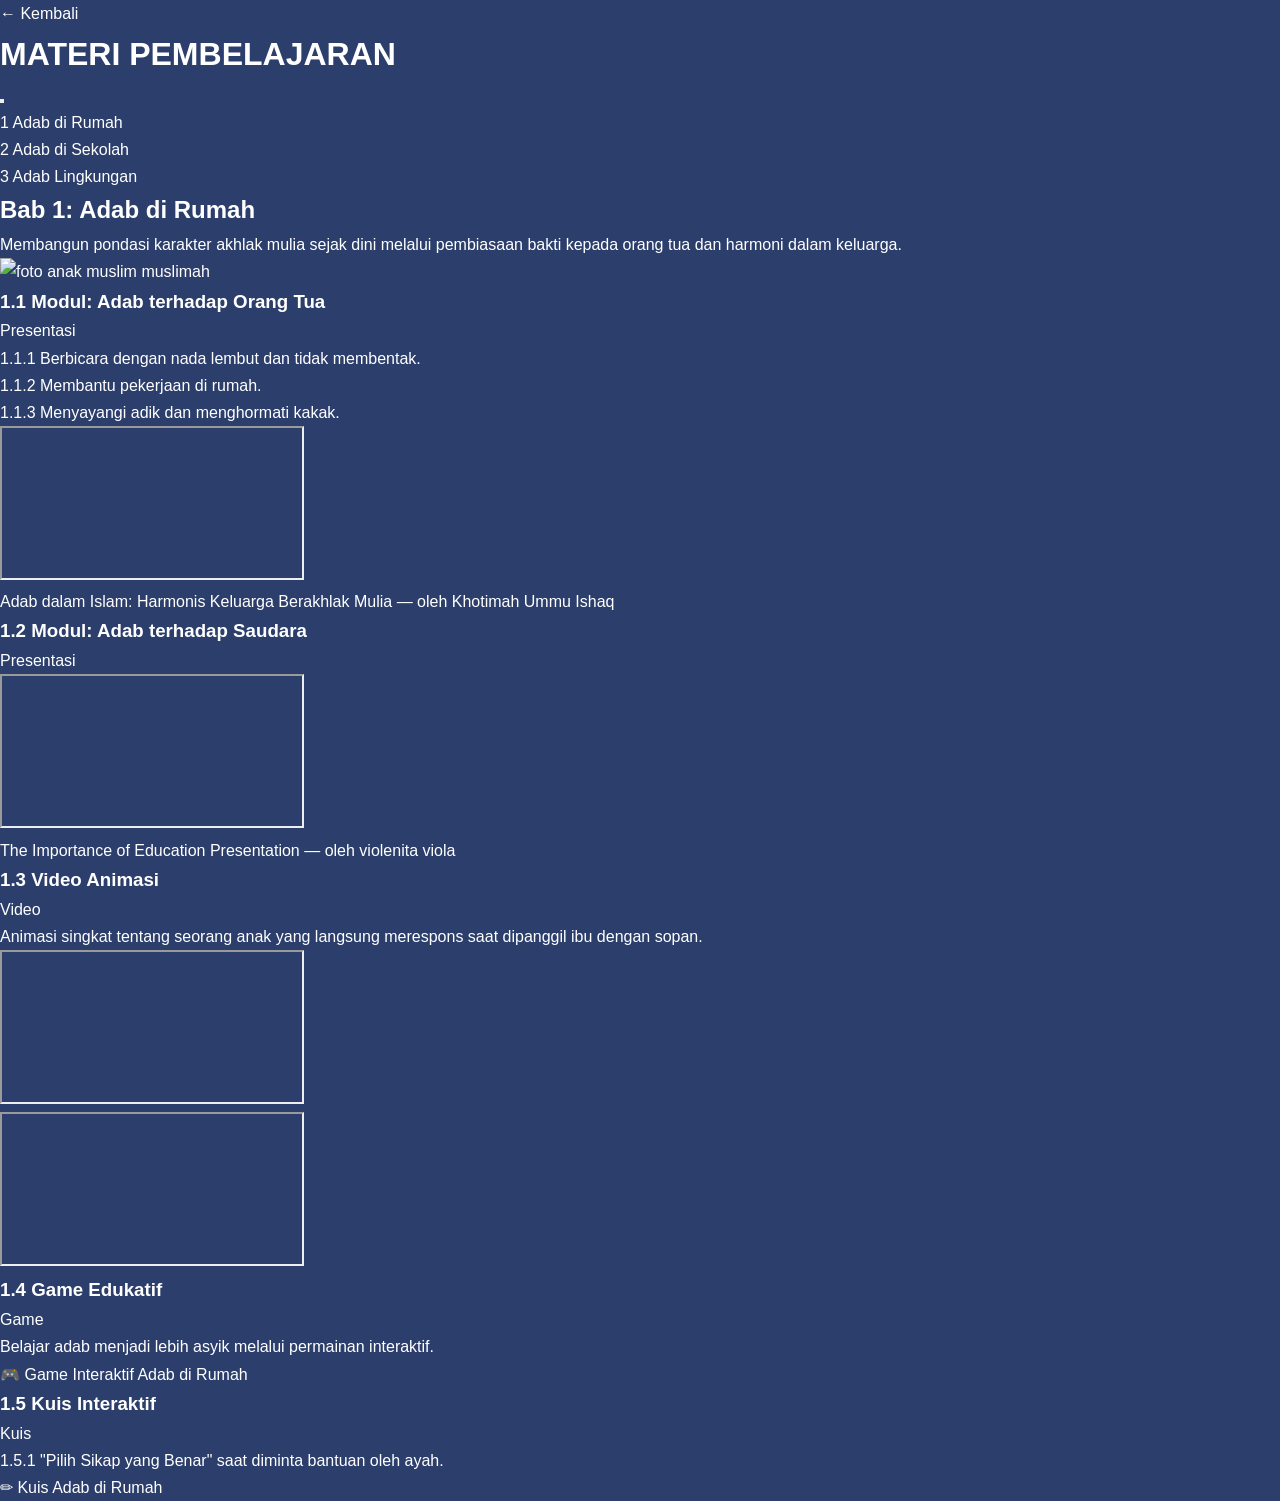
==== commit bef73464: "Update belajar.html" ====
--- a/belajar.html
+++ b/belajar.html
@@ -5,215 +5,91 @@
   <meta name="viewport" content="width=device-width, initial-scale=1.0">
   <title>AKHIN.GO - Materi Pembelajaran</title>
   <link rel="stylesheet" href="style.css">
-
-  <!--
-    Style tambahan khusus halaman belajar
-    untuk elemen embed, tombol link, dan layout materi
-  -->
-  <style>
-    /* --- Container responsif untuk iframe (video & presentasi) --- */
-    .embed-container {
-      position: relative;
-      width: 100%;
-      height: 0;
-      padding-top: 56.25%; /* Rasio 16:9 */
-      margin-top: 16px;
-      margin-bottom: 16px;
-      overflow: hidden;
-      border-radius: 8px;
-      box-shadow: 0 2px 12px rgba(0,0,0,0.12);
-    }
-
-    .embed-container iframe {
-      position: absolute;
-      top: 0;
-      left: 0;
-      width: 100%;
-      height: 100%;
-      border: none;
-      padding: 0;
-      margin: 0;
-    }
-
-    /* --- Sumber/link di bawah embed --- */
-    .embed-source {
-      display: block;
-      font-size: 0.82rem;
-      color: #6b7fa3;
-      margin-top: 4px;
-      margin-bottom: 20px;
-      word-break: break-all;
-    }
-
-    .embed-source:hover {
-      color: var(--warna-sekunder);
-    }
-
-    /* --- Tombol untuk membuka link eksternal (quiz, game) --- */
-    .link-button {
-      display: inline-flex;
-      align-items: center;
-      gap: 8px;
-      padding: 14px 24px;
-      background: var(--warna-bg-card-light);
-      border: 2px solid var(--warna-border-light);
-      border-radius: var(--radius-sm);
-      color: var(--warna-utama);
-      font-size: 0.95rem;
-      font-weight: 600;
-      cursor: pointer;
-      transition: all 0.3s ease;
-      text-decoration: none;
-      margin: 6px 6px 6px 0;
-    }
-
-    .link-button:hover {
-      border-color: var(--warna-sekunder);
-      background: #f0f8f7;
-      transform: translateY(-2px);
-      box-shadow: 0 4px 12px rgba(0,0,0,0.08);
-    }
-
-    .link-button-icon {
-      font-size: 1.2rem;
-    }
-
-    /* --- Grid untuk beberapa tombol link sejajar --- */
-    .link-grid {
-      display: flex;
-      flex-wrap: wrap;
-      gap: 8px;
-      margin-top: 8px;
-    }
-
-    /* --- Label jenis konten (Video, Game, Quiz, dll.) --- */
-    .content-label {
-      display: inline-block;
-      padding: 4px 12px;
-      border-radius: 50px;
-      font-size: 0.75rem;
-      font-weight: 700;
-      text-transform: uppercase;
-      letter-spacing: 0.5px;
-      margin-bottom: 12px;
-    }
-
-    .content-label.video { background: #e8f4fd; color: #2980b9; }
-    .content-label.game { background: #fef3e2; color: #e67e22; }
-    .content-label.quiz { background: #f0e8fd; color: #8e44ad; }
-    .content-label.modul { background: #e8fdf0; color: #27ae60; }
-    .content-label.evaluasi { background: #fde8e8; color: #c0392b; }
-
-    /* --- Subbab spacing --- */
-    .subbab + .subbab {
-      margin-top: 28px;
-    }
-
-    /* Responsif embed di mobile */
-    @media (max-width: 768px) {
-      .link-grid {
-        flex-direction: column;
-      }
-
-      .link-button {
-        width: 100%;
-        justify-content: center;
-      }
-    }
-  </style>
 </head>
 <body class="belajar-page">
 
-  <!-- ==================== HEADER HALAMAN BELAJAR ==================== -->
+  <!-- ==================== TOPBAR ==================== -->
   <header class="belajar-topbar">
     <div class="belajar-topbar-inner">
       <a href="index.html" class="belajar-back">&larr; Kembali</a>
-      <h1 class="belajar-title">MATERI PEMBELAJARAN</h1>
-      <button class="belajar-sidebar-toggle" id="sidebarToggle" aria-label="Toggle sidebar">
-        <span></span>
-        <span></span>
-        <span></span>
+      <h1 class="belajar-page-title">MATERI PEMBELAJARAN</h1>
+      <button class="belajar-sidebar-btn" id="sidebarToggle" aria-label="Toggle sidebar">
+        <span></span><span></span><span></span>
       </button>
     </div>
   </header>
 
-  <!-- ==================== WRAPPER: SIDEBAR + KONTEN ==================== -->
   <div class="belajar-wrapper">
 
-    <!-- Sidebar: daftar bab -->
+    <!-- ==================== SIDEBAR DAFTAR BAB ==================== -->
     <aside class="belajar-sidebar" id="belajarSidebar">
       <nav class="belajar-nav">
-        <div class="bab-item active" data-bab="1">
-          <span class="bab-number">1</span>
-          <span class="bab-label">Adab di Rumah</span>
-        </div>
-        <div class="bab-item" data-bab="2">
-          <span class="bab-number">2</span>
-          <span class="bab-label">Adab di Sekolah</span>
-        </div>
-        <div class="bab-item" data-bab="3">
-          <span class="bab-number">3</span>
-          <span class="bab-label">Adab Lingkungan</span>
+        <div class="bab-link active" data-bab="1">
+          <span class="bab-num">1</span>
+          <span>Adab di Rumah</span>
+        </div>
+        <div class="bab-link" data-bab="2">
+          <span class="bab-num">2</span>
+          <span>Adab di Sekolah</span>
+        </div>
+        <div class="bab-link" data-bab="3">
+          <span class="bab-num">3</span>
+          <span>Adab Lingkungan</span>
         </div>
       </nav>
     </aside>
 
-    <!-- Area konten utama -->
+    <!-- ==================== KONTEN UTAMA ==================== -->
     <main class="belajar-main">
 
-      <!-- =============================================
+      <!-- ============================================================
            BAB 1: ADAB DI RUMAH
-           ============================================= -->
-      <div class="bab-content" id="bab-1" style="display: block;">
-        <div class="bab-header">
+           ============================================================ -->
+      <div class="bab-content" id="bab-1" style="display:block;">
+
+        <div class="bab-head">
           <h2>Bab 1: Adab di Rumah</h2>
           <p class="bab-summary">Membangun pondasi karakter akhlak mulia sejak dini melalui pembiasaan bakti kepada orang tua dan harmoni dalam keluarga.</p>
         </div>
 
-        <div class="bab-image">
+        <div class="bab-img">
           <img src="https://i.ibb.co.com/VYz8pNzp/Gemini-Generated-Image-63eyvz63eyvz63ey.png" alt="foto anak muslim muslimah">
         </div>
 
-        <!-- Subbab 1.1: Modul - Adab terhadap Orang Tua -->
+        <!-- Subbab 1.1: Modul Adab terhadap Orang Tua -->
         <div class="subbab">
           <h3>1.1 Modul: Adab terhadap Orang Tua</h3>
-          <span class="content-label modul">Presentasi</span>
-          <ul class="subbab-list">
+          <span class="konten-label modul">Presentasi</span>
+          <ul class="sub-list">
             <li>1.1.1 Berbicara dengan nada lembut dan tidak membentak.</li>
             <li>1.1.2 Membantu pekerjaan di rumah.</li>
             <li>1.1.3 Menyayangi adik dan menghormati kakak.</li>
           </ul>
-          <!-- Embed Canva: Adab terhadap orang tua -->
-          <div class="embed-container">
+          <div class="embed-wrap">
             <iframe loading="lazy" src="https://www.canva.com/design/DAHIfZvJW3k/zgTzwATI7xJdB_WDvmghEA/view?embed" allowfullscreen="allowfullscreen" allow="fullscreen"></iframe>
           </div>
-          <a href="https://www.canva.com/design/DAHIfZvJW3k/zgTzwATI7xJdB_WDvmghEA/view?utm_content=DAHIfZvJW3k&utm_campaign=designshare&utm_medium=embeds&utm_source=link" target="_blank" rel="noopener" class="embed-source">Adab dalam Islam: Harmonis Keluarga Berakhlak Mulia — oleh Khotimah Ummu Ishaq</a>
-        </div>
-
-        <!-- Subbab 1.2: Modul - Adab terhadap Saudara -->
+          <a href="https://www.canva.com/design/DAHIfZvJW3k/zgTzwATI7xJdB_WDvmghEA/view?utm_content=DAHIfZvJW3k&utm_campaign=designshare&utm_medium=embeds&utm_source=link" target="_blank" rel="noopener" class="embed-src">Adab dalam Islam: Harmonis Keluarga Berakhlak Mulia — oleh Khotimah Ummu Ishaq</a>
+        </div>
+
+        <!-- Subbab 1.2: Modul Adab terhadap Saudara -->
         <div class="subbab">
           <h3>1.2 Modul: Adab terhadap Saudara</h3>
-          <span class="content-label modul">Presentasi</span>
-          <!-- Embed Canva: Adab terhadap saudara -->
-          <div class="embed-container">
+          <span class="konten-label modul">Presentasi</span>
+          <div class="embed-wrap">
             <iframe loading="lazy" src="https://www.canva.com/design/DAHI2jqQf-8/JZf2a5Mp6IxlVek58EhQlg/view?embed" allowfullscreen="allowfullscreen" allow="fullscreen"></iframe>
           </div>
-          <a href="https://www.canva.com/design/DAHI2jqQf-8/JZf2a5Mp6IxlVek58EhQlg/view?utm_content=DAHI2jqQf-8&utm_campaign=designshare&utm_medium=embeds&utm_source=link" target="_blank" rel="noopener" class="embed-source">Yellow Colorful Bright The Importance of Education Presentation — oleh violenita viola</a>
+          <a href="https://www.canva.com/design/DAHI2jqQf-8/JZf2a5Mp6IxlVek58EhQlg/view?utm_content=DAHI2jqQf-8&utm_campaign=designshare&utm_medium=embeds&utm_source=link" target="_blank" rel="noopener" class="embed-src">The Importance of Education Presentation — oleh violenita viola</a>
         </div>
 
         <!-- Subbab 1.3: Video Animasi -->
         <div class="subbab">
           <h3>1.3 Video Animasi</h3>
-          <span class="content-label video">Video</span>
-          <ul class="subbab-list">
-            <li>1.3.1 Animasi singkat tentang seorang anak yang langsung merespons saat dipanggil ibu dengan sopan.</li>
-          </ul>
-          <!-- Video 1: YouTube Shorts -->
-          <div class="embed-container">
+          <span class="konten-label video">Video</span>
+          <p class="sub-desc">Animasi singkat tentang seorang anak yang langsung merespons saat dipanggil ibu dengan sopan.</p>
+          <div class="embed-wrap">
             <iframe src="https://www.youtube.com/embed/BQmIxT_9FmM" allowfullscreen="allowfullscreen" allow="fullscreen"></iframe>
           </div>
-          <!-- Video 2: YouTube -->
-          <div class="embed-container">
+          <div class="embed-wrap">
             <iframe src="https://www.youtube.com/embed/fymYOpdV0AM" allowfullscreen="allowfullscreen" allow="fullscreen"></iframe>
           </div>
         </div>
@@ -221,174 +97,170 @@
         <!-- Subbab 1.4: Game Edukatif -->
         <div class="subbab">
           <h3>1.4 Game Edukatif</h3>
-          <span class="content-label game">Game</span>
-          <p style="font-size:0.93rem; color:#4a5e80; margin-bottom:12px;">Belajar adab menjadi lebih asyik melalui permainan interaktif.</p>
-          <div class="link-grid">
-            <a href="https://gemini.google.com/share/7deca3347a2e" target="_blank" rel="noopener" class="link-button">
-              <span class="link-button-icon">🎮</span> Game Interaktif Adab di Rumah
-            </a>
-          </div>
-        </div>
-
-        <!-- Subbab 1.5: Kuis Interaktif -->
+          <span class="konten-label game">Game</span>
+          <p class="sub-desc">Belajar adab menjadi lebih asyik melalui permainan interaktif.</p>
+          <div class="ext-grid">
+            <a href="https://gemini.google.com/share/7deca3347a2e" target="_blank" rel="noopener" class="ext-btn">
+              <span class="ext-btn-icon">&#127918;</span> Game Interaktif Adab di Rumah
+            </a>
+          </div>
+        </div>
+
+        <!-- Subbab 1.5: Kuis -->
         <div class="subbab">
           <h3>1.5 Kuis Interaktif</h3>
-          <span class="content-label quiz">Kuis</span>
-          <ul class="subbab-list">
+          <span class="konten-label quiz">Kuis</span>
+          <ul class="sub-list">
             <li>1.5.1 "Pilih Sikap yang Benar" saat diminta bantuan oleh ayah.</li>
           </ul>
-          <div class="link-grid">
-            <a href="https://wayground.com/admin/quiz/69f4094d5b383768820f966e" target="_blank" rel="noopener" class="link-button">
-              <span class="link-button-icon">✏️</span> Kuis Adab di Rumah
-            </a>
-          </div>
-        </div>
+          <div class="ext-grid">
+            <a href="https://wayground.com/admin/quiz/69f4094d5b383768820f966e" target="_blank" rel="noopener" class="ext-btn">
+              <span class="ext-btn-icon">&#9999;</span> Kuis Adab di Rumah
+            </a>
+          </div>
+        </div>
+
       </div>
-
-      <!-- =============================================
+      <!-- / Bab 1 -->
+
+
+      <!-- ============================================================
            BAB 2: ADAB DI SEKOLAH
-           ============================================= -->
-      <div class="bab-content" id="bab-2" style="display: none;">
-        <div class="bab-header">
+           ============================================================ -->
+      <div class="bab-content" id="bab-2" style="display:none;">
+
+        <div class="bab-head">
           <h2>Bab 2: Adab di Sekolah</h2>
           <p class="bab-summary">Fokus pada pengembangan kecerdasan sosial, empati terhadap teman sebaya, serta tata krama dan rasa hormat kepada pendidik.</p>
         </div>
 
-        <div class="bab-image">
+        <div class="bab-img">
           <img src="https://i.ibb.co.com/VYz8pNzp/Gemini-Generated-Image-63eyvz63eyvz63ey.png" alt="foto anak muslim muslimah">
         </div>
 
-        <!-- Subbab 2.1: Modul - Menghormati Guru & Menyayangi Teman -->
+        <!-- Subbab 2.1: Modul -->
         <div class="subbab">
           <h3>2.1 Modul: Menghormati Guru & Menyayangi Teman</h3>
-          <span class="content-label modul">Presentasi</span>
-          <ul class="subbab-list">
+          <span class="konten-label modul">Presentasi</span>
+          <ul class="sub-list">
             <li>2.1.1 Mengucapkan salam saat bertemu dan memperhatikan penjelasan di kelas.</li>
             <li>2.1.2 Tidak mengejek teman dan saling berbagi makanan atau alat tulis.</li>
           </ul>
-          <!-- Embed Canva: Adab di sekolah -->
-          <div class="embed-container">
+          <div class="embed-wrap">
             <iframe loading="lazy" src="https://www.canva.com/design/DAHJ7VLgLrg/2nEqat3VIXzd7v6rvGcKKg/view?embed" allowfullscreen="allowfullscreen" allow="fullscreen"></iframe>
           </div>
-          <a href="https://www.canva.com/design/DAHJ7VLgLrg/2nEqat3VIXzd7v6rvGcKKg/view?utm_content=DAHJ7VLgLrg&utm_campaign=designshare&utm_medium=embeds&utm_source=link" target="_blank" rel="noopener" class="embed-source">Menghormati Guru & Menyayangi Teman — oleh Aisyah Nur (Isnath)</a>
-        </div>
-
-        <!-- Subbab 2.2: Video Skenario -->
+          <a href="https://www.canva.com/design/DAHJ7VLgLrg/2nEqat3VIXzd7v6rvGcKKg/view?utm_content=DAHJ7VLgLrg&utm_campaign=designshare&utm_medium=embeds&utm_source=link" target="_blank" rel="noopener" class="embed-src">Menghormati Guru & Menyayangi Teman — oleh Aisyah Nur (Isnath)</a>
+        </div>
+
+        <!-- Subbab 2.2: Video -->
         <div class="subbab">
           <h3>2.2 Video Skenario</h3>
-          <span class="content-label video">Video</span>
-          <ul class="subbab-list">
-            <li>2.2.1 Skenario "Berbagi itu Indah" saat ada teman yang lupa membawa pensil.</li>
-          </ul>
-          <!-- Video 1 -->
-          <div class="embed-container">
+          <span class="konten-label video">Video</span>
+          <p class="sub-desc">Skenario "Berbagi itu Indah" dan contoh adab di sekolah.</p>
+          <div class="embed-wrap">
             <iframe src="https://www.youtube.com/embed/QevJlyk5GfE" allowfullscreen="allowfullscreen" allow="fullscreen"></iframe>
           </div>
-          <!-- Video 2 -->
-          <div class="embed-container">
+          <div class="embed-wrap">
             <iframe src="https://www.youtube.com/embed/re7uZisvFwo" allowfullscreen="allowfullscreen" allow="fullscreen"></iframe>
           </div>
-          <!-- Video 3 -->
-          <div class="embed-container">
+          <div class="embed-wrap">
             <iframe src="https://www.youtube.com/embed/k8KHpfxOUfM" allowfullscreen="allowfullscreen" allow="fullscreen"></iframe>
           </div>
         </div>
 
-        <!-- Subbab 2.3: Game Edukatif -->
+        <!-- Subbab 2.3: Game -->
         <div class="subbab">
           <h3>2.3 Game Edukatif</h3>
-          <span class="content-label game">Game</span>
-          <p style="font-size:0.93rem; color:#4a5e80; margin-bottom:12px;">Menjodohkan situasi di sekolah dengan perilaku adab yang sesuai.</p>
-          <div class="link-grid">
-            <a href="https://gemini.google.com/share/3e02628a8c04" target="_blank" rel="noopener" class="link-button">
-              <span class="link-button-icon">🎮</span> Game Adab Sekolah 1
-            </a>
-            <a href="https://gemini.google.com/share/085f39db065a" target="_blank" rel="noopener" class="link-button">
-              <span class="link-button-icon">🎮</span> Game Adab Sekolah 2
-            </a>
-          </div>
-        </div>
-
-        <!-- Subbab 2.4: Kuis Interaktif -->
+          <span class="konten-label game">Game</span>
+          <p class="sub-desc">Menjodohkan situasi di sekolah dengan perilaku adab yang sesuai.</p>
+          <div class="ext-grid">
+            <a href="https://gemini.google.com/share/3e02628a8c04" target="_blank" rel="noopener" class="ext-btn">
+              <span class="ext-btn-icon">&#127918;</span> Game Adab Sekolah 1
+            </a>
+            <a href="https://gemini.google.com/share/085f39db065a" target="_blank" rel="noopener" class="ext-btn">
+              <span class="ext-btn-icon">&#127918;</span> Game Adab Sekolah 2
+            </a>
+          </div>
+        </div>
+
+        <!-- Subbab 2.4: Kuis -->
         <div class="subbab">
           <h3>2.4 Kuis Interaktif</h3>
-          <span class="content-label quiz">Kuis</span>
-          <p style="font-size:0.93rem; color:#4a5e80; margin-bottom:12px;">Uji pemahamanmu tentang adab di sekolah.</p>
-          <div class="link-grid">
-            <a href="https://gameinteraktif26.my.canva.site" target="_blank" rel="noopener" class="link-button">
-              <span class="link-button-icon">✏️</span> Kuis Interaktif Adab di Sekolah
-            </a>
-          </div>
-        </div>
+          <span class="konten-label quiz">Kuis</span>
+          <p class="sub-desc">Uji pemahamanmu tentang adab di sekolah.</p>
+          <div class="ext-grid">
+            <a href="https://gameinteraktif26.my.canva.site" target="_blank" rel="noopener" class="ext-btn">
+              <span class="ext-btn-icon">&#9999;</span> Kuis Interaktif Adab di Sekolah
+            </a>
+          </div>
+        </div>
+
       </div>
-
-      <!-- =============================================
+      <!-- / Bab 2 -->
+
+
+      <!-- ============================================================
            BAB 3: ADAB LINGKUNGAN
-           ============================================= -->
-      <div class="bab-content" id="bab-3" style="display: none;">
-        <div class="bab-header">
+           ============================================================ -->
+      <div class="bab-content" id="bab-3" style="display:none;">
+
+        <div class="bab-head">
           <h2>Bab 3: Adab Lingkungan</h2>
           <p class="bab-summary">Menanamkan rasa tanggung jawab, kepedulian terhadap kebersihan, dan kasih sayang terhadap sesama makhluk ciptaan Allah.</p>
         </div>
 
-        <div class="bab-image">
+        <div class="bab-img">
           <img src="https://i.ibb.co.com/VYz8pNzp/Gemini-Generated-Image-63eyvz63eyvz63ey.png" alt="foto anak muslim muslimah">
         </div>
 
-        <!-- Subbab 3.1: Modul - Menjaga Kebersihan -->
+        <!-- Subbab 3.1: Modul Adab Lingkungan -->
         <div class="subbab">
           <h3>3.1 Modul: Menjaga Kebersihan Lingkungan</h3>
-          <span class="content-label modul">Presentasi</span>
-          <ul class="subbab-list">
+          <span class="konten-label modul">Presentasi</span>
+          <ul class="sub-list">
             <li>3.1.1 Membuang sampah pada tempatnya dan memungut sampah yang berserakan.</li>
-            <li>3.1.2 Tidak menyakiti hewan (seperti kucing) dan menyiram tanaman secara teratur.</li>
-          </ul>
-          <!-- Embed Canva: Adab lingkungan -->
-          <div class="embed-container">
+            <li>3.1.2 Tidak menyakiti hewan dan menyiram tanaman secara teratur.</li>
+          </ul>
+          <div class="embed-wrap">
             <iframe loading="lazy" src="https://www.canva.com/design/DAHJRR-Cfm8/fi-u2YFHwjBd-jeh5wrsJQ/view?embed" allowfullscreen="allowfullscreen" allow="fullscreen"></iframe>
           </div>
-          <a href="https://www.canva.com/design/DAHJRR-Cfm8/fi-u2YFHwjBd-jeh5wrsJQ/view?utm_content=DAHJRR-Cfm8&utm_campaign=designshare&utm_medium=embeds&utm_source=link" target="_blank" rel="noopener" class="embed-source">Adab Lingkungan — oleh violenita viola</a>
-        </div>
-
-        <!-- Subbab 3.2: Modul - Adab kepada Hewan -->
+          <a href="https://www.canva.com/design/DAHJRR-Cfm8/fi-u2YFHwjBd-jeh5wrsJQ/view?utm_content=DAHJRR-Cfm8&utm_campaign=designshare&utm_medium=embeds&utm_source=link" target="_blank" rel="noopener" class="embed-src">Adab Lingkungan — oleh violenita viola</a>
+        </div>
+
+        <!-- Subbab 3.2: Modul Adab kepada Hewan -->
         <div class="subbab">
           <h3>3.2 Modul: Adab kepada Hewan</h3>
-          <span class="content-label modul">Presentasi</span>
-          <!-- Embed Canva: Adab kepada hewan -->
-          <div class="embed-container">
+          <span class="konten-label modul">Presentasi</span>
+          <div class="embed-wrap">
             <iframe loading="lazy" src="https://www.canva.com/design/DAHJRuus-jU/Qf3BsYfCnUgI5PHE5_k8NQ/view?embed" allowfullscreen="allowfullscreen" allow="fullscreen"></iframe>
           </div>
-          <a href="https://www.canva.com/design/DAHJRuus-jU/Qf3BsYfCnUgI5PHE5_k8NQ/view?utm_content=DAHJRuus-jU&utm_campaign=designshare&utm_medium=embeds&utm_source=link" target="_blank" rel="noopener" class="embed-source">Adab Kepada Hewan — oleh violenita viola</a>
-        </div>
-
-        <!-- Subbab 3.3: Video Inspiratif -->
+          <a href="https://www.canva.com/design/DAHJRuus-jU/Qf3BsYfCnUgI5PHE5_k8NQ/view?utm_content=DAHJRuus-jU&utm_campaign=designshare&utm_medium=embeds&utm_source=link" target="_blank" rel="noopener" class="embed-src">Adab Kepada Hewan — oleh violenita viola</a>
+        </div>
+
+        <!-- Subbab 3.3: Video -->
         <div class="subbab">
           <h3>3.3 Video Inspiratif</h3>
-          <span class="content-label video">Video</span>
-          <ul class="subbab-list">
-            <li>3.3.1 Karakter utama yang menyelamatkan kucing jalanan atau menanam bunga di taman sekolah.</li>
-          </ul>
-          <!-- Video 1: YouTube Shorts -->
-          <div class="embed-container">
+          <span class="konten-label video">Video</span>
+          <p class="sub-desc">Karakter utama yang menyelamatkan kucing jalanan atau menanam bunga di taman sekolah.</p>
+          <div class="embed-wrap">
             <iframe src="https://www.youtube.com/embed/7Yx3zQOAn_c" allowfullscreen="allowfullscreen" allow="fullscreen"></iframe>
           </div>
-          <!-- Video 2: YouTube -->
-          <div class="embed-container">
+          <div class="embed-wrap">
             <iframe src="https://www.youtube.com/embed/8BEzuDzyT3o" allowfullscreen="allowfullscreen" allow="fullscreen"></iframe>
           </div>
         </div>
 
-        <!-- Subbab 3.4: Game Edukatif -->
+        <!-- Subbab 3.4: Game -->
         <div class="subbab">
           <h3>3.4 Game Edukatif</h3>
-          <span class="content-label game">Game</span>
-          <p style="font-size:0.93rem; color:#4a5e80; margin-bottom:12px;">Permainan interaktif tentang adab lingkungan.</p>
-          <div class="link-grid">
-            <a href="https://gemini.google.com/share/72318535a78e" target="_blank" rel="noopener" class="link-button">
-              <span class="link-button-icon">🎮</span> Game Adab Lingkungan 1
-            </a>
-            <a href="https://gemini.google.com/share/db87b509de60" target="_blank" rel="noopener" class="link-button">
-              <span class="link-button-icon">🎮</span> Game Adab Lingkungan 2
+          <span class="konten-label game">Game</span>
+          <p class="sub-desc">Permainan interaktif tentang adab lingkungan.</p>
+          <div class="ext-grid">
+            <a href="https://gemini.google.com/share/72318535a78e" target="_blank" rel="noopener" class="ext-btn">
+              <span class="ext-btn-icon">&#127918;</span> Game Adab Lingkungan 1
+            </a>
+            <a href="https://gemini.google.com/share/db87b509de60" target="_blank" rel="noopener" class="ext-btn">
+              <span class="ext-btn-icon">&#127918;</span> Game Adab Lingkungan 2
             </a>
           </div>
         </div>
@@ -396,11 +268,11 @@
         <!-- Subbab 3.5: Kuis -->
         <div class="subbab">
           <h3>3.5 Kuis Interaktif</h3>
-          <span class="content-label quiz">Kuis</span>
-          <p style="font-size:0.93rem; color:#4a5e80; margin-bottom:12px;">Uji pemahamanmu tentang adab lingkungan dan menyayangi makhluk hidup.</p>
-          <div class="link-grid">
-            <a href="https://gemini.google.com/share/696cebc6298e" target="_blank" rel="noopener" class="link-button">
-              <span class="link-button-icon">✏️</span> Kuis Adab Lingkungan
+          <span class="konten-label quiz">Kuis</span>
+          <p class="sub-desc">Uji pemahamanmu tentang adab lingkungan dan menyayangi makhluk hidup.</p>
+          <div class="ext-grid">
+            <a href="https://gemini.google.com/share/696cebc6298e" target="_blank" rel="noopener" class="ext-btn">
+              <span class="ext-btn-icon">&#9999;</span> Kuis Adab Lingkungan
             </a>
           </div>
         </div>
@@ -408,18 +280,20 @@
         <!-- Subbab 3.6: Evaluasi Akhir -->
         <div class="subbab">
           <h3>3.6 Evaluasi Akhir</h3>
-          <span class="content-label evaluasi">Evaluasi</span>
-          <ul class="subbab-list">
+          <span class="konten-label evaluasi">Evaluasi</span>
+          <ul class="sub-list">
             <li>3.6.1 Checklist "Aksi Adabku Hari Ini" untuk mempraktikkan materi di kehidupan nyata.</li>
           </ul>
-          <p style="font-size:0.93rem; color:#4a5e80; margin-bottom:12px;">Isilah evaluasi berikut untuk mengukur pemahamanmu seluruh materi.</p>
-          <div class="link-grid">
-            <a href="https://canva.link/nqpv9yc4ya5t70m" target="_blank" rel="noopener" class="link-button" style="border-color:#c0392b; color:#c0392b;">
-              <span class="link-button-icon">📋</span> Evaluasi Akhir: Aksi Adabku
-            </a>
-          </div>
-        </div>
+          <p class="sub-desc">Isilah evaluasi berikut untuk mengukur pemahamanmu terhadap seluruh materi yang telah dipelajari.</p>
+          <div class="ext-grid">
+            <a href="https://canva.link/nqpv9yc4ya5t70m" target="_blank" rel="noopener" class="ext-btn danger">
+              <span class="ext-btn-icon">&#128203;</span> Evaluasi Akhir: Aksi Adabku
+            </a>
+          </div>
+        </div>
+
       </div>
+      <!-- / Bab 3 -->
 
     </main>
   </div>
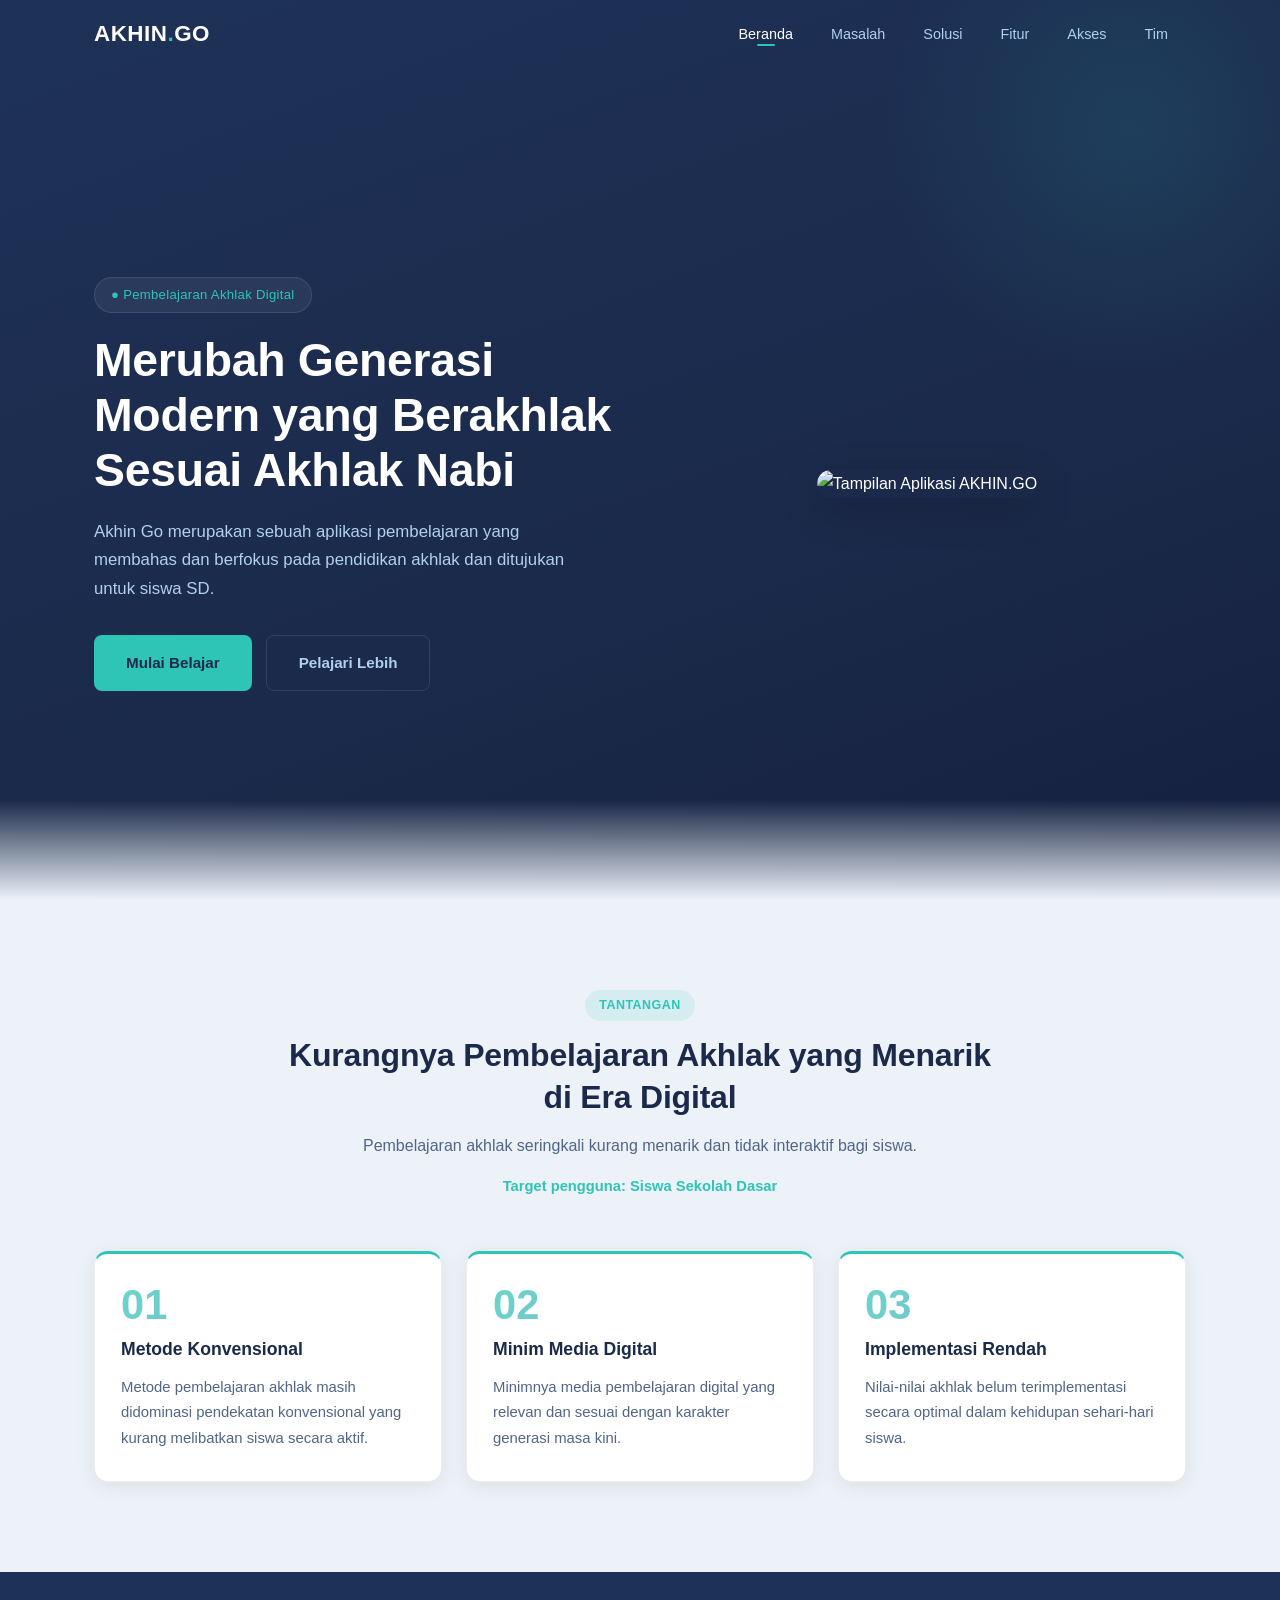
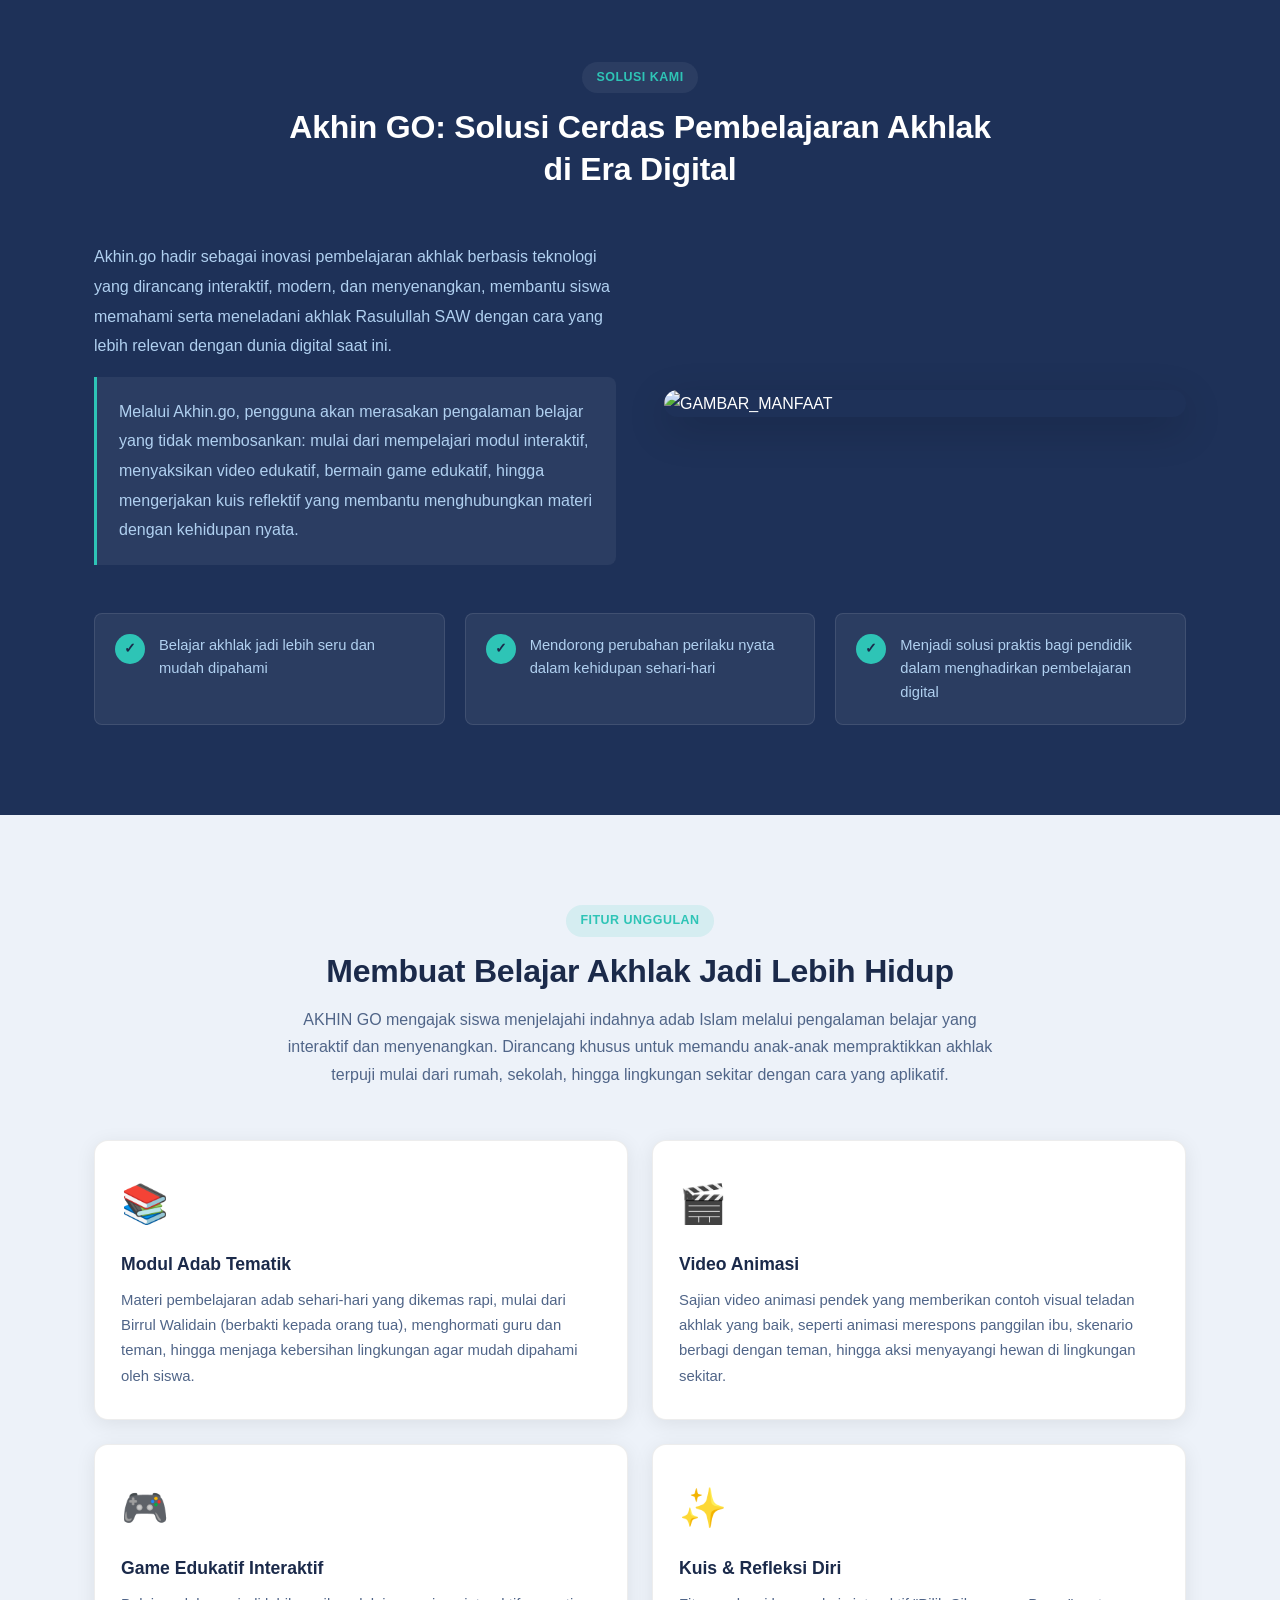
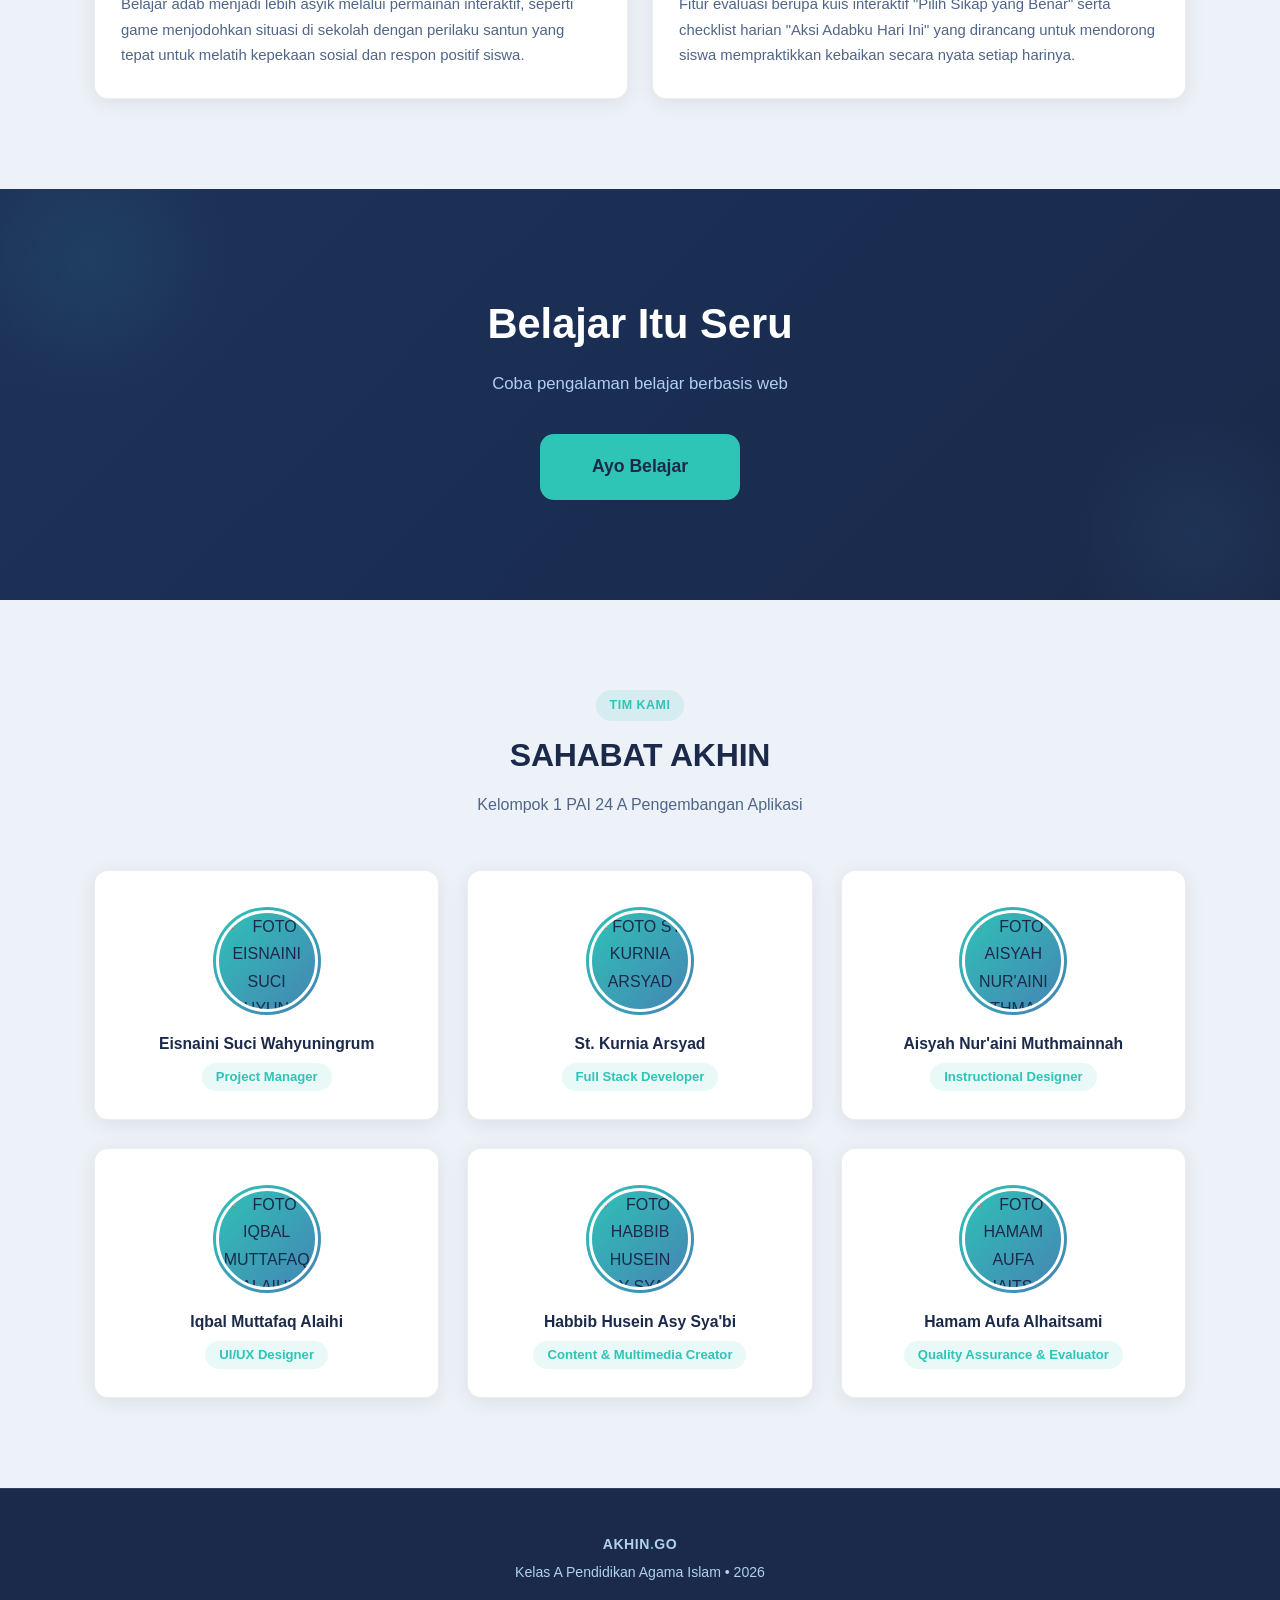
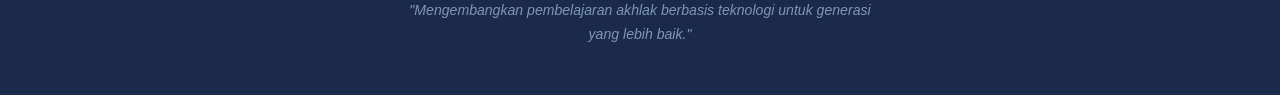
==== commit 392669c6: "Update belajar.html" ====
--- a/belajar.html
+++ b/belajar.html
@@ -3,300 +3,224 @@
 <head>
   <meta charset="UTF-8">
   <meta name="viewport" content="width=device-width, initial-scale=1.0">
-  <title>AKHIN.GO - Materi Pembelajaran</title>
+  <title>AKHIN.GO - Merubah Generasi Modern yang Berakhlak</title>
   <link rel="stylesheet" href="style.css">
 </head>
-<body class="belajar-page">
-
-  <!-- ==================== TOPBAR ==================== -->
-  <header class="belajar-topbar">
-    <div class="belajar-topbar-inner">
-      <a href="index.html" class="belajar-back">&larr; Kembali</a>
-      <h1 class="belajar-page-title">MATERI PEMBELAJARAN</h1>
-      <button class="belajar-sidebar-btn" id="sidebarToggle" aria-label="Toggle sidebar">
+<body>
+
+  <!-- ==================== NAVBAR ==================== -->
+  <nav class="navbar" id="navbar">
+    <div class="container nav-inner">
+      <a href="#beranda" class="nav-logo">AKHIN<span class="nav-logo-dot">.</span>GO</a>
+      <ul class="nav-menu" id="navMenu">
+        <li><a href="#beranda" class="nav-link active">Beranda</a></li>
+        <li><a href="#masalah" class="nav-link">Masalah</a></li>
+        <li><a href="#solusi" class="nav-link">Solusi</a></li>
+        <li><a href="#fitur" class="nav-link">Fitur</a></li>
+        <li><a href="#akses" class="nav-link">Akses</a></li>
+        <li><a href="#tim" class="nav-link">Tim</a></li>
+      </ul>
+      <button class="hamburger" id="hamburger" aria-label="Buka menu">
         <span></span><span></span><span></span>
       </button>
     </div>
-  </header>
-
-  <div class="belajar-wrapper">
-
-    <!-- ==================== SIDEBAR DAFTAR BAB ==================== -->
-    <aside class="belajar-sidebar" id="belajarSidebar">
-      <nav class="belajar-nav">
-        <div class="bab-link active" data-bab="1">
-          <span class="bab-num">1</span>
-          <span>Adab di Rumah</span>
-        </div>
-        <div class="bab-link" data-bab="2">
-          <span class="bab-num">2</span>
-          <span>Adab di Sekolah</span>
-        </div>
-        <div class="bab-link" data-bab="3">
-          <span class="bab-num">3</span>
-          <span>Adab Lingkungan</span>
-        </div>
-      </nav>
-    </aside>
-
-    <!-- ==================== KONTEN UTAMA ==================== -->
-    <main class="belajar-main">
-
-      <!-- ============================================================
-           BAB 1: ADAB DI RUMAH
-           ============================================================ -->
-      <div class="bab-content" id="bab-1" style="display:block;">
-
-        <div class="bab-head">
-          <h2>Bab 1: Adab di Rumah</h2>
-          <p class="bab-summary">Membangun pondasi karakter akhlak mulia sejak dini melalui pembiasaan bakti kepada orang tua dan harmoni dalam keluarga.</p>
-        </div>
-
-        <div class="bab-img">
-          <img src="https://i.ibb.co.com/VYz8pNzp/Gemini-Generated-Image-63eyvz63eyvz63ey.png" alt="foto anak muslim muslimah">
-        </div>
-
-        <!-- Subbab 1.1: Modul Adab terhadap Orang Tua -->
-        <div class="subbab">
-          <h3>1.1 Modul: Adab terhadap Orang Tua</h3>
-          <span class="konten-label modul">Presentasi</span>
-          <ul class="sub-list">
-            <li>1.1.1 Berbicara dengan nada lembut dan tidak membentak.</li>
-            <li>1.1.2 Membantu pekerjaan di rumah.</li>
-            <li>1.1.3 Menyayangi adik dan menghormati kakak.</li>
-          </ul>
-          <div class="embed-wrap">
-            <iframe loading="lazy" src="https://www.canva.com/design/DAHIfZvJW3k/zgTzwATI7xJdB_WDvmghEA/view?embed" allowfullscreen="allowfullscreen" allow="fullscreen"></iframe>
-          </div>
-          <a href="https://www.canva.com/design/DAHIfZvJW3k/zgTzwATI7xJdB_WDvmghEA/view?utm_content=DAHIfZvJW3k&utm_campaign=designshare&utm_medium=embeds&utm_source=link" target="_blank" rel="noopener" class="embed-src">Adab dalam Islam: Harmonis Keluarga Berakhlak Mulia — oleh Khotimah Ummu Ishaq</a>
-        </div>
-
-        <!-- Subbab 1.2: Modul Adab terhadap Saudara -->
-        <div class="subbab">
-          <h3>1.2 Modul: Adab terhadap Saudara</h3>
-          <span class="konten-label modul">Presentasi</span>
-          <div class="embed-wrap">
-            <iframe loading="lazy" src="https://www.canva.com/design/DAHI2jqQf-8/JZf2a5Mp6IxlVek58EhQlg/view?embed" allowfullscreen="allowfullscreen" allow="fullscreen"></iframe>
-          </div>
-          <a href="https://www.canva.com/design/DAHI2jqQf-8/JZf2a5Mp6IxlVek58EhQlg/view?utm_content=DAHI2jqQf-8&utm_campaign=designshare&utm_medium=embeds&utm_source=link" target="_blank" rel="noopener" class="embed-src">The Importance of Education Presentation — oleh violenita viola</a>
-        </div>
-
-        <!-- Subbab 1.3: Video Animasi -->
-        <div class="subbab">
-          <h3>1.3 Video Animasi</h3>
-          <span class="konten-label video">Video</span>
-          <p class="sub-desc">Animasi singkat tentang seorang anak yang langsung merespons saat dipanggil ibu dengan sopan.</p>
-          <div class="embed-wrap">
-            <iframe src="https://www.youtube.com/embed/BQmIxT_9FmM" allowfullscreen="allowfullscreen" allow="fullscreen"></iframe>
-          </div>
-          <div class="embed-wrap">
-            <iframe src="https://www.youtube.com/embed/fymYOpdV0AM" allowfullscreen="allowfullscreen" allow="fullscreen"></iframe>
-          </div>
-        </div>
-
-        <!-- Subbab 1.4: Game Edukatif -->
-        <div class="subbab">
-          <h3>1.4 Game Edukatif</h3>
-          <span class="konten-label game">Game</span>
-          <p class="sub-desc">Belajar adab menjadi lebih asyik melalui permainan interaktif.</p>
-          <div class="ext-grid">
-            <a href="https://gemini.google.com/share/7deca3347a2e" target="_blank" rel="noopener" class="ext-btn">
-              <span class="ext-btn-icon">&#127918;</span> Game Interaktif Adab di Rumah
-            </a>
-          </div>
-        </div>
-
-        <!-- Subbab 1.5: Kuis -->
-        <div class="subbab">
-          <h3>1.5 Kuis Interaktif</h3>
-          <span class="konten-label quiz">Kuis</span>
-          <ul class="sub-list">
-            <li>1.5.1 "Pilih Sikap yang Benar" saat diminta bantuan oleh ayah.</li>
-          </ul>
-          <div class="ext-grid">
-            <a href="https://wayground.com/admin/quiz/69f4094d5b383768820f966e" target="_blank" rel="noopener" class="ext-btn">
-              <span class="ext-btn-icon">&#9999;</span> Kuis Adab di Rumah
-            </a>
-          </div>
-        </div>
-
-      </div>
-      <!-- / Bab 1 -->
-
-
-      <!-- ============================================================
-           BAB 2: ADAB DI SEKOLAH
-           ============================================================ -->
-      <div class="bab-content" id="bab-2" style="display:none;">
-
-        <div class="bab-head">
-          <h2>Bab 2: Adab di Sekolah</h2>
-          <p class="bab-summary">Fokus pada pengembangan kecerdasan sosial, empati terhadap teman sebaya, serta tata krama dan rasa hormat kepada pendidik.</p>
-        </div>
-
-        <div class="bab-img">
-          <img src="https://i.ibb.co.com/VYz8pNzp/Gemini-Generated-Image-63eyvz63eyvz63ey.png" alt="foto anak muslim muslimah">
-        </div>
-
-        <!-- Subbab 2.1: Modul -->
-        <div class="subbab">
-          <h3>2.1 Modul: Menghormati Guru & Menyayangi Teman</h3>
-          <span class="konten-label modul">Presentasi</span>
-          <ul class="sub-list">
-            <li>2.1.1 Mengucapkan salam saat bertemu dan memperhatikan penjelasan di kelas.</li>
-            <li>2.1.2 Tidak mengejek teman dan saling berbagi makanan atau alat tulis.</li>
-          </ul>
-          <div class="embed-wrap">
-            <iframe loading="lazy" src="https://www.canva.com/design/DAHJ7VLgLrg/2nEqat3VIXzd7v6rvGcKKg/view?embed" allowfullscreen="allowfullscreen" allow="fullscreen"></iframe>
-          </div>
-          <a href="https://www.canva.com/design/DAHJ7VLgLrg/2nEqat3VIXzd7v6rvGcKKg/view?utm_content=DAHJ7VLgLrg&utm_campaign=designshare&utm_medium=embeds&utm_source=link" target="_blank" rel="noopener" class="embed-src">Menghormati Guru & Menyayangi Teman — oleh Aisyah Nur (Isnath)</a>
-        </div>
-
-        <!-- Subbab 2.2: Video -->
-        <div class="subbab">
-          <h3>2.2 Video Skenario</h3>
-          <span class="konten-label video">Video</span>
-          <p class="sub-desc">Skenario "Berbagi itu Indah" dan contoh adab di sekolah.</p>
-          <div class="embed-wrap">
-            <iframe src="https://www.youtube.com/embed/QevJlyk5GfE" allowfullscreen="allowfullscreen" allow="fullscreen"></iframe>
-          </div>
-          <div class="embed-wrap">
-            <iframe src="https://www.youtube.com/embed/re7uZisvFwo" allowfullscreen="allowfullscreen" allow="fullscreen"></iframe>
-          </div>
-          <div class="embed-wrap">
-            <iframe src="https://www.youtube.com/embed/k8KHpfxOUfM" allowfullscreen="allowfullscreen" allow="fullscreen"></iframe>
-          </div>
-        </div>
-
-        <!-- Subbab 2.3: Game -->
-        <div class="subbab">
-          <h3>2.3 Game Edukatif</h3>
-          <span class="konten-label game">Game</span>
-          <p class="sub-desc">Menjodohkan situasi di sekolah dengan perilaku adab yang sesuai.</p>
-          <div class="ext-grid">
-            <a href="https://gemini.google.com/share/3e02628a8c04" target="_blank" rel="noopener" class="ext-btn">
-              <span class="ext-btn-icon">&#127918;</span> Game Adab Sekolah 1
-            </a>
-            <a href="https://gemini.google.com/share/085f39db065a" target="_blank" rel="noopener" class="ext-btn">
-              <span class="ext-btn-icon">&#127918;</span> Game Adab Sekolah 2
-            </a>
-          </div>
-        </div>
-
-        <!-- Subbab 2.4: Kuis -->
-        <div class="subbab">
-          <h3>2.4 Kuis Interaktif</h3>
-          <span class="konten-label quiz">Kuis</span>
-          <p class="sub-desc">Uji pemahamanmu tentang adab di sekolah.</p>
-          <div class="ext-grid">
-            <a href="https://gameinteraktif26.my.canva.site" target="_blank" rel="noopener" class="ext-btn">
-              <span class="ext-btn-icon">&#9999;</span> Kuis Interaktif Adab di Sekolah
-            </a>
-          </div>
-        </div>
-
-      </div>
-      <!-- / Bab 2 -->
-
-
-      <!-- ============================================================
-           BAB 3: ADAB LINGKUNGAN
-           ============================================================ -->
-      <div class="bab-content" id="bab-3" style="display:none;">
-
-        <div class="bab-head">
-          <h2>Bab 3: Adab Lingkungan</h2>
-          <p class="bab-summary">Menanamkan rasa tanggung jawab, kepedulian terhadap kebersihan, dan kasih sayang terhadap sesama makhluk ciptaan Allah.</p>
-        </div>
-
-        <div class="bab-img">
-          <img src="https://i.ibb.co.com/VYz8pNzp/Gemini-Generated-Image-63eyvz63eyvz63ey.png" alt="foto anak muslim muslimah">
-        </div>
-
-        <!-- Subbab 3.1: Modul Adab Lingkungan -->
-        <div class="subbab">
-          <h3>3.1 Modul: Menjaga Kebersihan Lingkungan</h3>
-          <span class="konten-label modul">Presentasi</span>
-          <ul class="sub-list">
-            <li>3.1.1 Membuang sampah pada tempatnya dan memungut sampah yang berserakan.</li>
-            <li>3.1.2 Tidak menyakiti hewan dan menyiram tanaman secara teratur.</li>
-          </ul>
-          <div class="embed-wrap">
-            <iframe loading="lazy" src="https://www.canva.com/design/DAHJRR-Cfm8/fi-u2YFHwjBd-jeh5wrsJQ/view?embed" allowfullscreen="allowfullscreen" allow="fullscreen"></iframe>
-          </div>
-          <a href="https://www.canva.com/design/DAHJRR-Cfm8/fi-u2YFHwjBd-jeh5wrsJQ/view?utm_content=DAHJRR-Cfm8&utm_campaign=designshare&utm_medium=embeds&utm_source=link" target="_blank" rel="noopener" class="embed-src">Adab Lingkungan — oleh violenita viola</a>
-        </div>
-
-        <!-- Subbab 3.2: Modul Adab kepada Hewan -->
-        <div class="subbab">
-          <h3>3.2 Modul: Adab kepada Hewan</h3>
-          <span class="konten-label modul">Presentasi</span>
-          <div class="embed-wrap">
-            <iframe loading="lazy" src="https://www.canva.com/design/DAHJRuus-jU/Qf3BsYfCnUgI5PHE5_k8NQ/view?embed" allowfullscreen="allowfullscreen" allow="fullscreen"></iframe>
-          </div>
-          <a href="https://www.canva.com/design/DAHJRuus-jU/Qf3BsYfCnUgI5PHE5_k8NQ/view?utm_content=DAHJRuus-jU&utm_campaign=designshare&utm_medium=embeds&utm_source=link" target="_blank" rel="noopener" class="embed-src">Adab Kepada Hewan — oleh violenita viola</a>
-        </div>
-
-        <!-- Subbab 3.3: Video -->
-        <div class="subbab">
-          <h3>3.3 Video Inspiratif</h3>
-          <span class="konten-label video">Video</span>
-          <p class="sub-desc">Karakter utama yang menyelamatkan kucing jalanan atau menanam bunga di taman sekolah.</p>
-          <div class="embed-wrap">
-            <iframe src="https://www.youtube.com/embed/7Yx3zQOAn_c" allowfullscreen="allowfullscreen" allow="fullscreen"></iframe>
-          </div>
-          <div class="embed-wrap">
-            <iframe src="https://www.youtube.com/embed/8BEzuDzyT3o" allowfullscreen="allowfullscreen" allow="fullscreen"></iframe>
-          </div>
-        </div>
-
-        <!-- Subbab 3.4: Game -->
-        <div class="subbab">
-          <h3>3.4 Game Edukatif</h3>
-          <span class="konten-label game">Game</span>
-          <p class="sub-desc">Permainan interaktif tentang adab lingkungan.</p>
-          <div class="ext-grid">
-            <a href="https://gemini.google.com/share/72318535a78e" target="_blank" rel="noopener" class="ext-btn">
-              <span class="ext-btn-icon">&#127918;</span> Game Adab Lingkungan 1
-            </a>
-            <a href="https://gemini.google.com/share/db87b509de60" target="_blank" rel="noopener" class="ext-btn">
-              <span class="ext-btn-icon">&#127918;</span> Game Adab Lingkungan 2
-            </a>
-          </div>
-        </div>
-
-        <!-- Subbab 3.5: Kuis -->
-        <div class="subbab">
-          <h3>3.5 Kuis Interaktif</h3>
-          <span class="konten-label quiz">Kuis</span>
-          <p class="sub-desc">Uji pemahamanmu tentang adab lingkungan dan menyayangi makhluk hidup.</p>
-          <div class="ext-grid">
-            <a href="https://gemini.google.com/share/696cebc6298e" target="_blank" rel="noopener" class="ext-btn">
-              <span class="ext-btn-icon">&#9999;</span> Kuis Adab Lingkungan
-            </a>
-          </div>
-        </div>
-
-        <!-- Subbab 3.6: Evaluasi Akhir -->
-        <div class="subbab">
-          <h3>3.6 Evaluasi Akhir</h3>
-          <span class="konten-label evaluasi">Evaluasi</span>
-          <ul class="sub-list">
-            <li>3.6.1 Checklist "Aksi Adabku Hari Ini" untuk mempraktikkan materi di kehidupan nyata.</li>
-          </ul>
-          <p class="sub-desc">Isilah evaluasi berikut untuk mengukur pemahamanmu terhadap seluruh materi yang telah dipelajari.</p>
-          <div class="ext-grid">
-            <a href="https://canva.link/nqpv9yc4ya5t70m" target="_blank" rel="noopener" class="ext-btn danger">
-              <span class="ext-btn-icon">&#128203;</span> Evaluasi Akhir: Aksi Adabku
-            </a>
-          </div>
-        </div>
-
-      </div>
-      <!-- / Bab 3 -->
-
-    </main>
-  </div>
+  </nav>
+
+  <main>
+
+    <!-- ==================== HERO ==================== -->
+    <section class="hero" id="beranda">
+      <div class="hero-deco"></div>
+      <div class="container hero-inner">
+        <div class="hero-text">
+          <span class="hero-badge">&#9679; Pembelajaran Akhlak Digital</span>
+          <h1>Merubah Generasi Modern yang Berakhlak Sesuai Akhlak Nabi</h1>
+          <p class="hero-desc">Akhin Go merupakan sebuah aplikasi pembelajaran yang membahas dan berfokus pada pendidikan akhlak dan ditujukan untuk siswa SD.</p>
+          <div class="hero-actions">
+            <a href="#akses" class="btn btn-primary">Mulai Belajar</a>
+            <a href="#masalah" class="btn btn-outline">Pelajari Lebih</a>
+          </div>
+        </div>
+        <div class="hero-image">
+          <img src="https://i.ibb.co.com/TdTb6zH/Screenshot-2026-05-16-214649.png" alt="Tampilan Aplikasi AKHIN.GO">
+        </div>
+      </div>
+      <div class="hero-fade"></div>
+    </section>
+
+    <!-- ==================== MASALAH ==================== -->
+    <section class="section section-light" id="masalah">
+      <div class="container">
+        <div class="section-header reveal">
+          <span class="section-tag">Tantangan</span>
+          <h2>Kurangnya Pembelajaran Akhlak yang Menarik di Era Digital</h2>
+          <p>Pembelajaran akhlak seringkali kurang menarik dan tidak interaktif bagi siswa.</p>
+          <p class="section-target">Target pengguna: <strong>Siswa Sekolah Dasar</strong></p>
+        </div>
+        <div class="card-grid-3 reveal">
+          <div class="card card-accent">
+            <div class="card-num">01</div>
+            <h3>Metode Konvensional</h3>
+            <p>Metode pembelajaran akhlak masih didominasi pendekatan konvensional yang kurang melibatkan siswa secara aktif.</p>
+          </div>
+          <div class="card card-accent">
+            <div class="card-num">02</div>
+            <h3>Minim Media Digital</h3>
+            <p>Minimnya media pembelajaran digital yang relevan dan sesuai dengan karakter generasi masa kini.</p>
+          </div>
+          <div class="card card-accent">
+            <div class="card-num">03</div>
+            <h3>Implementasi Rendah</h3>
+            <p>Nilai-nilai akhlak belum terimplementasi secara optimal dalam kehidupan sehari-hari siswa.</p>
+          </div>
+        </div>
+      </div>
+    </section>
+
+    <!-- ==================== SOLUSI ==================== -->
+    <section class="section section-dark" id="solusi">
+      <div class="container">
+        <div class="section-header reveal">
+          <span class="section-tag section-tag-light">Solusi Kami</span>
+          <h2>Akhin GO: Solusi Cerdas Pembelajaran Akhlak di Era Digital</h2>
+        </div>
+        <div class="solusi-row reveal">
+          <div class="solusi-text">
+            <p>Akhin.go hadir sebagai inovasi pembelajaran akhlak berbasis teknologi yang dirancang interaktif, modern, dan menyenangkan, membantu siswa memahami serta meneladani akhlak Rasulullah SAW dengan cara yang lebih relevan dengan dunia digital saat ini.</p>
+            <div class="solusi-highlight">
+              <p>Melalui Akhin.go, pengguna akan merasakan pengalaman belajar yang tidak membosankan: mulai dari mempelajari modul interaktif, menyaksikan video edukatif, bermain game edukatif, hingga mengerjakan kuis reflektif yang membantu menghubungkan materi dengan kehidupan nyata.</p>
+            </div>
+          </div>
+          <div class="solusi-image">
+            <img src="https://i.ibb.co.com/bRK1GNCn/Gemini-Generated-Image-wjnzffwjnzffwjnz.png" alt="GAMBAR_MANFAAT">
+          </div>
+        </div>
+        <div class="benefit-grid reveal">
+          <div class="benefit-item">
+            <div class="benefit-icon">&#10003;</div>
+            <p>Belajar akhlak jadi lebih seru dan mudah dipahami</p>
+          </div>
+          <div class="benefit-item">
+            <div class="benefit-icon">&#10003;</div>
+            <p>Mendorong perubahan perilaku nyata dalam kehidupan sehari-hari</p>
+          </div>
+          <div class="benefit-item">
+            <div class="benefit-icon">&#10003;</div>
+            <p>Menjadi solusi praktis bagi pendidik dalam menghadirkan pembelajaran digital</p>
+          </div>
+        </div>
+      </div>
+    </section>
+
+    <!-- ==================== FITUR ==================== -->
+    <section class="section section-light" id="fitur">
+      <div class="container">
+        <div class="section-header reveal">
+          <span class="section-tag">Fitur Unggulan</span>
+          <h2>Membuat Belajar Akhlak Jadi Lebih Hidup</h2>
+          <p>AKHIN GO mengajak siswa menjelajahi indahnya adab Islam melalui pengalaman belajar yang interaktif dan menyenangkan. Dirancang khusus untuk memandu anak-anak mempraktikkan akhlak terpuji mulai dari rumah, sekolah, hingga lingkungan sekitar dengan cara yang aplikatif.</p>
+        </div>
+        <div class="card-grid-2 reveal">
+          <div class="card card-feature">
+            <div class="feature-emoji">&#128218;</div>
+            <h3>Modul Adab Tematik</h3>
+            <p>Materi pembelajaran adab sehari-hari yang dikemas rapi, mulai dari Birrul Walidain (berbakti kepada orang tua), menghormati guru dan teman, hingga menjaga kebersihan lingkungan agar mudah dipahami oleh siswa.</p>
+          </div>
+          <div class="card card-feature">
+            <div class="feature-emoji">&#127916;</div>
+            <h3>Video Animasi</h3>
+            <p>Sajian video animasi pendek yang memberikan contoh visual teladan akhlak yang baik, seperti animasi merespons panggilan ibu, skenario berbagi dengan teman, hingga aksi menyayangi hewan di lingkungan sekitar.</p>
+          </div>
+          <div class="card card-feature">
+            <div class="feature-emoji">&#127918;</div>
+            <h3>Game Edukatif Interaktif</h3>
+            <p>Belajar adab menjadi lebih asyik melalui permainan interaktif, seperti game menjodohkan situasi di sekolah dengan perilaku santun yang tepat untuk melatih kepekaan sosial dan respon positif siswa.</p>
+          </div>
+          <div class="card card-feature">
+            <div class="feature-emoji">&#10024;</div>
+            <h3>Kuis & Refleksi Diri</h3>
+            <p>Fitur evaluasi berupa kuis interaktif "Pilih Sikap yang Benar" serta checklist harian "Aksi Adabku Hari Ini" yang dirancang untuk mendorong siswa mempraktikkan kebaikan secara nyata setiap harinya.</p>
+          </div>
+        </div>
+      </div>
+    </section>
+
+    <!-- ==================== AKSES / DEMO ==================== -->
+    <section class="section section-cta" id="akses">
+      <div class="cta-deco cta-deco-1"></div>
+      <div class="cta-deco cta-deco-2"></div>
+      <div class="container cta-inner reveal">
+        <h2>Belajar Itu Seru</h2>
+        <p>Coba pengalaman belajar berbasis web</p>
+        <a href="belajar.html" class="btn btn-primary btn-big">Ayo Belajar</a>
+      </div>
+    </section>
+
+    <!-- ==================== TIM ==================== -->
+    <section class="section section-light" id="tim">
+      <div class="container">
+        <div class="section-header reveal">
+          <span class="section-tag">Tim Kami</span>
+          <h2>SAHABAT AKHIN</h2>
+          <p>Kelompok 1 PAI 24 A Pengembangan Aplikasi</p>
+        </div>
+        <div class="team-grid reveal">
+          <div class="team-card">
+            <div class="team-photo">
+              <img src="https://i.ibb.co.com/9kpKrzXV/Whats-App-Image-2026-04-28-at-19-47-34.jpg" alt="FOTO EISNAINI SUCI WAHYUNINGRUM">
+            </div>
+            <h3>Eisnaini Suci Wahyuningrum</h3>
+            <span class="team-role">Project Manager</span>
+          </div>
+          <div class="team-card">
+            <div class="team-photo">
+              <img src="https://i.ibb.co.com/CsWjSHGQ/Whats-App-Image-2026-04-28-at-19-38-56.jpg" alt="FOTO ST. KURNIA ARSYAD">
+            </div>
+            <h3>St. Kurnia Arsyad</h3>
+            <span class="team-role">Full Stack Developer</span>
+          </div>
+          <div class="team-card">
+            <div class="team-photo">
+              <img src="https://i.ibb.co.com/0SQ0tby/Whats-App-Image-2026-04-28-at-19-42-47.jpg" alt="FOTO AISYAH NUR'AINI MUTHMAINNAH">
+            </div>
+            <h3>Aisyah Nur'aini Muthmainnah</h3>
+            <span class="team-role">Instructional Designer</span>
+          </div>
+          <div class="team-card">
+            <div class="team-photo">
+              <img src="https://i.ibb.co.com/847V5Qkr/Whats-App-Image-2026-04-28-at-19-41-24.jpg" alt="FOTO IQBAL MUTTAFAQ ALAIHI">
+            </div>
+            <h3>Iqbal Muttafaq Alaihi</h3>
+            <span class="team-role">UI/UX Designer</span>
+          </div>
+          <div class="team-card">
+            <div class="team-photo">
+              <img src="https://i.ibb.co.com/bgrf1XT9/Whats-App-Image-2026-04-28-at-19-38-16.jpg" alt="FOTO HABBIB HUSEIN ASY SYA'BI">
+            </div>
+            <h3>Habbib Husein Asy Sya'bi</h3>
+            <span class="team-role">Content & Multimedia Creator</span>
+          </div>
+          <div class="team-card">
+            <div class="team-photo">
+              <img src="https://i.ibb.co.com/TQWRnK3/Whats-App-Image-2026-04-28-at-19-38-28.jpg" alt="FOTO HAMAM AUFA ALHAITSAMI">
+            </div>
+            <h3>Hamam Aufa Alhaitsami</h3>
+            <span class="team-role">Quality Assurance & Evaluator</span>
+          </div>
+        </div>
+      </div>
+    </section>
+
+  </main>
+
+  <!-- ==================== FOOTER ==================== -->
+  <footer class="footer">
+    <div class="container footer-inner">
+      <p class="footer-brand">AKHIN<span class="nav-logo-dot">.</span>GO</p>
+      <p>Kelas A Pendidikan Agama Islam &bull; 2026</p>
+      <p class="footer-quote">"Mengembangkan pembelajaran akhlak berbasis teknologi untuk generasi yang lebih baik."</p>
+    </div>
+  </footer>
 
   <script src="script.js"></script>
 </body>
--- a/style.css
+++ b/style.css
@@ -1,704 +1,650 @@
-/* ============================================
+/* ================================================================
    VARIABEL WARNA
-   Ganti nilai di bawah ini sesuai keinginan
-   ============================================ */
+   Ubah warna di bawah ini saja untuk mengganti seluruh tampilan.
+   ================================================================ */
 :root {
-    /* --- WARNA UTAMA --- */
-    --primary: #1B2A4A;          /* Biru navy */
-    --secondary: #2EC4B6;        /* Tosca */
-    --accent: #4682B4;           /* Steel blue */
-
-    /* --- BACKGROUND --- */
-    --bg-main: #2C3E6B;          /* Denim */
-    --bg-section: #1B2A4A;       /* Sama seperti primary */
-    --bg-card: rgba(255, 255, 255, 0.08); /* Abu muda transparan */
-    --bg-alt: #162040;           /* Warna gelap untuk section alternatif */
-
-    /* --- TEKS --- */
-    --text-primary: #FFFFFF;     /* Putih */
-    --text-secondary: #A8C8E8;   /* Light blue */
-    --text-muted: #8899B3;
-
-    /* --- LAINNYA --- */
-    --border-color: rgba(255, 255, 255, 0.1);
-    --shadow: 0 4px 20px rgba(0, 0, 0, 0.3);
-    --radius: 12px;
-    --transition: 0.3s ease;
-
-    /* --- UKURAN --- */
-    --max-width: 1100px;
-}
-
-/* ============================================
-   RESET & BASE
-   ============================================ */
-*,
-*::before,
-*::after {
-    margin: 0;
-    padding: 0;
-    box-sizing: border-box;
-}
-
-html {
-    scroll-behavior: smooth;
-}
-
-body {
-    font-family: -apple-system, BlinkMacSystemFont, 'Segoe UI', Roboto, 'Helvetica Neue', Arial, sans-serif;
-    background-color: var(--bg-main);
-    color: var(--text-primary);
-    line-height: 1.7;
-    overflow-x: hidden;
-}
-
-a {
-    text-decoration: none;
-    color: inherit;
-}
-
-ul {
-    list-style: none;
-}
-
-img {
-    max-width: 100%;
-    display: block;
-}
-
-.container {
-    max-width: var(--max-width);
-    margin: 0 auto;
-    padding: 0 24px;
-}
-
-/* Kelas helper untuk tulisan berwarna accent */
-.dot {
-    color: var(--secondary);
-}
-
-/* ============================================
+  --warna-utama:    #1B2A4A;
+  --warna-sekunder: #2EC4B6;
+  --warna-aksen:    #4682B4;
+  --warna-bg-utama: #1E3158;
+  --warna-bg-card:  #EDF2F9;
+  --warna-teks:     #FFFFFF;
+  --warna-teks-2:   #B0D0F0;
+
+  /* Turunan otomatis — tidak perlu diubah */
+  --warna-utama-soft: #243660;
+  --warna-sekunder-dark: #25a99d;
+  --warna-card-light: #FFFFFF;
+  --warna-border-light: rgba(0,0,0,0.07);
+  --warna-border-glass: rgba(255,255,255,0.1);
+  --warna-glass: rgba(255,255,255,0.06);
+  --warna-shadow: 0 4px 20px rgba(0,0,0,0.08);
+  --warna-shadow-lg: 0 12px 40px rgba(0,0,0,0.18);
+  --warna-shadow-glow: 0 8px 30px rgba(46,196,182,0.25);
+
+  /* Ukuran & bentuk */
+  --radius: 14px;
+  --radius-sm: 8px;
+  --max-w: 1140px;
+  --nav-h: 68px;
+  --transisi: 0.35s cubic-bezier(.4,0,.2,1);
+}
+
+/* ================================================================
+   RESET
+   ================================================================ */
+*,*::before,*::after{margin:0;padding:0;box-sizing:border-box}
+html{scroll-behavior:smooth;scroll-padding-top:var(--nav-h)}
+body{
+  font-family:-apple-system,BlinkMacSystemFont,'Segoe UI',Roboto,Helvetica,Arial,sans-serif;
+  background:var(--warna-bg-utama);
+  color:var(--warna-teks);
+  line-height:1.7;
+  overflow-x:hidden;
+}
+a{text-decoration:none;color:inherit}
+img{max-width:100%;height:auto;display:block}
+ul{list-style:none}
+
+/* ================================================================
+   UTILITY
+   ================================================================ */
+.container{max-width:var(--max-w);margin:0 auto;padding:0 24px}
+
+/* ================================================================
+   NAVBAR
+   ================================================================ */
+.navbar{
+  position:fixed;top:0;left:0;width:100%;z-index:1000;
+  transition:background var(--transisi),box-shadow var(--transisi);
+}
+.navbar.scrolled{
+  background:rgba(27,42,74,0.92);
+  backdrop-filter:blur(12px);
+  -webkit-backdrop-filter:blur(12px);
+  box-shadow:0 1px 20px rgba(0,0,0,0.3);
+}
+.nav-inner{
+  display:flex;align-items:center;justify-content:space-between;
+  height:var(--nav-h);
+}
+.nav-logo{
+  font-size:1.4rem;font-weight:800;letter-spacing:.5px;
+  color:var(--warna-teks);
+}
+.nav-logo-dot{color:var(--warna-sekunder)}
+.nav-menu{display:flex;gap:2px}
+.nav-link{
+  padding:8px 18px;border-radius:var(--radius-sm);
+  font-size:.9rem;font-weight:500;
+  color:var(--warna-teks-2);
+  transition:color var(--transisi),background var(--transisi);
+  position:relative;
+}
+.nav-link:hover{color:var(--warna-teks);background:var(--warna-glass)}
+.nav-link.active{color:var(--warna-teks)}
+.nav-link.active::after{
+  content:'';position:absolute;bottom:4px;left:50%;
+  transform:translateX(-50%);width:18px;height:2.5px;
+  background:var(--warna-sekunder);border-radius:2px;
+}
+
+/* Hamburger */
+.hamburger{
+  display:none;flex-direction:column;justify-content:center;gap:5px;
+  background:none;border:none;cursor:pointer;padding:8px;
+}
+.hamburger span{
+  display:block;width:22px;height:2.5px;
+  background:var(--warna-teks);border-radius:2px;
+  transition:var(--transisi);
+}
+.hamburger.active span:nth-child(1){transform:rotate(45deg) translate(5px,5px)}
+.hamburger.active span:nth-child(2){opacity:0}
+.hamburger.active span:nth-child(3){transform:rotate(-45deg) translate(5px,-5px)}
+
+/* ================================================================
+   HERO
+   ================================================================ */
+.hero{
+  position:relative;min-height:100vh;
+  display:flex;align-items:center;
+  padding-top:var(--nav-h);
+  background:linear-gradient(160deg,var(--warna-bg-utama) 0%,var(--warna-utama) 60%,#152040 100%);
+  overflow:hidden;
+}
+.hero-deco{
+  position:absolute;top:-120px;right:-100px;
+  width:500px;height:500px;border-radius:50%;
+  background:radial-gradient(circle,rgba(46,196,182,0.12) 0%,transparent 70%);
+  pointer-events:none;
+}
+.hero-inner{
+  display:grid;grid-template-columns:1fr 1fr;
+  gap:56px;align-items:center;position:relative;z-index:1;
+}
+.hero-badge{
+  display:inline-block;padding:6px 16px;
+  background:var(--warna-glass);border:1px solid var(--warna-border-glass);
+  border-radius:50px;font-size:.82rem;
+  color:var(--warna-sekunder);margin-bottom:20px;letter-spacing:.3px;
+}
+.hero-text h1{
+  font-size:2.9rem;font-weight:800;line-height:1.18;
+  margin-bottom:20px;letter-spacing:-.3px;
+}
+.hero-desc{
+  font-size:1.05rem;color:var(--warna-teks-2);
+  margin-bottom:32px;max-width:500px;
+}
+.hero-actions{display:flex;gap:14px;flex-wrap:wrap}
+.hero-image{display:flex;justify-content:center}
+.hero-image img{
+  max-width:100%;border-radius:var(--radius);
+  box-shadow:var(--warna-shadow-lg);
+  animation:heroFloat 5s ease-in-out infinite;
+}
+@keyframes heroFloat{
+  0%,100%{transform:translateY(0)}
+  50%{transform:translateY(-12px)}
+}
+.hero-fade{
+  position:absolute;bottom:0;left:0;width:100%;height:100px;
+  background:linear-gradient(to bottom,transparent,var(--warna-bg-card));
+  pointer-events:none;
+}
+
+/* ================================================================
    TOMBOL
-   ============================================ */
-.btn {
-    display: inline-block;
-    padding: 14px 32px;
-    border-radius: var(--radius);
-    font-weight: 600;
-    font-size: 1rem;
-    cursor: pointer;
-    transition: all var(--transition);
-    border: none;
-    text-align: center;
-}
-
-.btn-primary {
-    background: var(--secondary);
-    color: var(--primary);
-}
-
-.btn-primary:hover {
-    background: #26a89c;
-    transform: translateY(-2px);
-    box-shadow: 0 8px 25px rgba(46, 196, 182, 0.3);
-}
-
-.btn-lg {
-    padding: 18px 48px;
-    font-size: 1.15rem;
-}
-
-/* ============================================
-   NAVBAR
-   ============================================ */
-.navbar {
-    position: fixed;
-    top: 0;
-    left: 0;
-    width: 100%;
-    z-index: 1000;
-    background: rgba(27, 42, 74, 0.95);
-    backdrop-filter: blur(10px);
-    border-bottom: 1px solid var(--border-color);
-    padding: 16px 0;
-}
-
-.navbar-container {
-    max-width: var(--max-width);
-    margin: 0 auto;
-    padding: 0 24px;
-    display: flex;
-    justify-content: space-between;
-    align-items: center;
-}
-
-.navbar-brand {
-    font-size: 1.5rem;
-    font-weight: 700;
-    color: var(--text-primary);
-    letter-spacing: -0.5px;
-}
-
-.nav-menu {
-    display: flex;
-    gap: 8px;
-}
-
-.nav-link {
-    padding: 8px 16px;
-    border-radius: 8px;
-    font-size: 0.9rem;
-    font-weight: 500;
-    color: var(--text-secondary);
-    transition: all var(--transition);
-}
-
-.nav-link:hover {
-    color: var(--text-primary);
-    background: var(--bg-card);
-}
-
-/* Hamburger button */
-.hamburger {
-    display: none;
-    flex-direction: column;
-    gap: 5px;
-    background: none;
-    border: none;
-    cursor: pointer;
-    padding: 4px;
-}
-
-.hamburger span {
-    display: block;
-    width: 24px;
-    height: 2.5px;
-    background: var(--text-primary);
-    border-radius: 2px;
-    transition: all var(--transition);
-}
-
-/* Hamburger animasi saat aktif */
-.hamburger.active span:nth-child(1) {
-    transform: translateY(7.5px) rotate(45deg);
-}
-
-.hamburger.active span:nth-child(2) {
-    opacity: 0;
-}
-
-.hamburger.active span:nth-child(3) {
-    transform: translateY(-7.5px) rotate(-45deg);
-}
-
-/* ============================================
-   HERO SECTION
-   ============================================ */
-.hero {
-    min-height: 100vh;
-    display: flex;
-    align-items: center;
-    padding-top: 80px;
-    background: linear-gradient(135deg, var(--bg-main) 0%, var(--bg-section) 100%);
-}
-
-.hero-flex {
-    display: flex;
-    align-items: center;
-    gap: 60px;
-}
-
-.hero-text {
-    flex: 1;
-}
-
-.hero-badge {
-    display: inline-block;
-    padding: 6px 16px;
-    background: var(--bg-card);
-    border: 1px solid var(--border-color);
-    border-radius: 20px;
-    font-size: 0.85rem;
-    color: var(--secondary);
-    font-weight: 500;
-    margin-bottom: 20px;
-}
-
-.hero-title {
-    font-size: 3.5rem;
-    font-weight: 700;
-    letter-spacing: -1px;
-    line-height: 1.1;
-    margin-bottom: 16px;
-}
-
-.hero-tagline {
-    font-size: 1.2rem;
-    color: var(--text-secondary);
-    margin-bottom: 12px;
-    font-weight: 500;
-}
-
-.hero-desc {
-    font-size: 1rem;
-    color: var(--text-muted);
-    margin-bottom: 32px;
-    max-width: 480px;
-}
-
-.hero-image {
-    flex: 1;
-    display: flex;
-    justify-content: center;
-}
-
-.hero-img {
-    max-width: 420px;
-    width: 100%;
-    border-radius: var(--radius);
-    box-shadow: var(--shadow);
-}
-
-/* ============================================
+   ================================================================ */
+.btn{
+  display:inline-flex;align-items:center;justify-content:center;
+  padding:14px 32px;border-radius:var(--radius-sm);
+  font-size:.95rem;font-weight:600;cursor:pointer;
+  transition:transform var(--transisi),box-shadow var(--transisi),background var(--transisi);
+  border:none;
+}
+.btn-primary{
+  background:var(--warna-sekunder);color:var(--warna-utama);
+}
+.btn-primary:hover{
+  transform:translateY(-2px);
+  box-shadow:var(--warna-shadow-glow);
+  background:var(--warna-sekunder-dark);
+}
+.btn-outline{
+  background:transparent;color:var(--warna-teks-2);
+  border:1.5px solid var(--warna-border-glass);
+}
+.btn-outline:hover{
+  border-color:var(--warna-teks-2);color:var(--warna-teks);
+  transform:translateY(-2px);
+}
+.btn-big{padding:18px 52px;font-size:1.1rem;border-radius:var(--radius)}
+
+/* ================================================================
    SECTION UMUM
-   ============================================ */
-.section {
-    padding: 100px 0;
-}
-
-.section-alt {
-    background: var(--bg-alt);
-}
-
-.section-header {
-    text-align: center;
-    margin-bottom: 60px;
-    max-width: 750px;
-    margin-left: auto;
-    margin-right: auto;
-}
-
-.section-title {
-    font-size: 2rem;
-    font-weight: 700;
-    letter-spacing: -0.5px;
-    line-height: 1.3;
-    margin-bottom: 20px;
-}
-
-.section-subtitle {
-    font-size: 1rem;
-    color: var(--text-secondary);
-    line-height: 1.7;
-}
-
-/* ============================================
-   CARD GRID (Masalah & Fitur)
-   ============================================ */
-.card-grid {
-    display: grid;
-    grid-template-columns: repeat(3, 1fr);
-    gap: 24px;
-}
-
-.card-grid-2x2 {
-    grid-template-columns: repeat(2, 1fr);
-}
-
-.card {
-    background: var(--bg-card);
-    border: 1px solid var(--border-color);
-    border-radius: var(--radius);
-    padding: 32px 28px;
-    transition: all var(--transition);
-}
-
-.card:hover {
-    transform: translateY(-4px);
-    box-shadow: var(--shadow);
-    border-color: rgba(46, 196, 182, 0.3);
-}
-
-.card-icon {
-    width: 64px;
-    height: 64px;
-    display: flex;
-    align-items: center;
-    justify-content: center;
-    background: rgba(46, 196, 182, 0.1);
-    border-radius: 12px;
-    margin-bottom: 20px;
-    color: var(--secondary);
-}
-
-.card-title {
-    font-size: 1.1rem;
-    font-weight: 600;
-    margin-bottom: 10px;
-}
-
-.card-text {
-    font-size: 0.95rem;
-    color: var(--text-secondary);
-    line-height: 1.7;
-}
-
-/* ============================================
-   SOLUSI SECTION
-   ============================================ */
-.solusi-flex {
-    display: flex;
-    gap: 50px;
-    align-items: center;
-}
-
-.solusi-text {
-    flex: 1;
-}
-
-.solusi-subtitle {
-    font-size: 1.2rem;
-    font-weight: 600;
-    color: var(--secondary);
-    margin-bottom: 12px;
-    margin-top: 28px;
-}
-
-.solusi-subtitle:first-child {
-    margin-top: 0;
-}
-
-.solusi-desc {
-    font-size: 0.95rem;
-    color: var(--text-secondary);
-    line-height: 1.8;
-    margin-bottom: 8px;
-}
-
-.manfaat-list {
-    list-style: none;
-    padding: 0;
-}
-
-.manfaat-list li {
-    position: relative;
-    padding-left: 28px;
-    margin-bottom: 12px;
-    font-size: 0.95rem;
-    color: var(--text-secondary);
-}
-
-.manfaat-list li::before {
-    content: '';
-    position: absolute;
-    left: 0;
-    top: 10px;
-    width: 8px;
-    height: 8px;
-    background: var(--secondary);
-    border-radius: 50%;
-}
-
-.solusi-image {
-    flex: 1;
-    display: flex;
-    justify-content: center;
-}
-
-.solusi-img {
-    max-width: 400px;
-    width: 100%;
-    border-radius: var(--radius);
-    box-shadow: var(--shadow);
-}
-
-/* ============================================
-   AKSES / DEMO SECTION
-   ============================================ */
-.section-akses {
-    padding: 100px 0;
-}
-
-.akses-box {
-    text-align: center;
-    padding: 70px 40px;
-    background: linear-gradient(135deg, rgba(46, 196, 182, 0.15) 0%, rgba(70, 130, 180, 0.15) 100%);
-    border: 1px solid rgba(46, 196, 182, 0.25);
-    border-radius: 20px;
-}
-
-.akses-title {
-    font-size: 2.5rem;
-    font-weight: 700;
-    margin-bottom: 12px;
-}
-
-.akses-desc {
-    font-size: 1.1rem;
-    color: var(--text-secondary);
-    margin-bottom: 36px;
-}
-
-/* ============================================
-   TIM SECTION
-   ============================================ */
-.tim-grid {
-    display: grid;
-    grid-template-columns: repeat(3, 1fr);
-    gap: 24px;
-}
-
-.tim-card {
-    background: var(--bg-card);
-    border: 1px solid var(--border-color);
-    border-radius: var(--radius);
-    padding: 36px 24px;
-    text-align: center;
-    transition: all var(--transition);
-}
-
-.tim-card:hover {
-    transform: translateY(-4px);
-    box-shadow: var(--shadow);
-    border-color: rgba(46, 196, 182, 0.3);
-}
-
-.tim-photo {
-    width: 100px;
-    height: 100px;
-    border-radius: 50%;
-    margin: 0 auto 20px;
-    overflow: hidden;
-    border: 3px solid var(--secondary);
-}
-
-.tim-img {
-    width: 100%;
-    height: 100%;
-    object-fit: cover;
-}
-
-.tim-name {
-    font-size: 1rem;
-    font-weight: 600;
-    margin-bottom: 6px;
-}
-
-.tim-role {
-    font-size: 0.85rem;
-    color: var(--secondary);
-    font-weight: 500;
-}
-
-/* ============================================
+   ================================================================ */
+.section{padding:90px 0;position:relative}
+.section-light{background:var(--warna-bg-card);color:var(--warna-utama)}
+.section-dark{background:var(--warna-bg-utama);color:var(--warna-teks)}
+
+.section-header{text-align:center;max-width:720px;margin:0 auto 52px}
+.section-header h2{
+  font-size:2rem;font-weight:800;margin-bottom:14px;
+  line-height:1.3;letter-spacing:-.2px;
+}
+.section-header p{font-size:1rem;color:var(--warna-teks-2)}
+.section-light .section-header p{color:#506588}
+
+.section-tag{
+  display:inline-block;padding:5px 14px;
+  border-radius:50px;font-size:.78rem;font-weight:700;
+  letter-spacing:.5px;text-transform:uppercase;
+  background:rgba(46,196,182,0.12);color:var(--warna-sekunder);
+  margin-bottom:14px;
+}
+.section-tag-light{
+  background:var(--warna-glass);color:var(--warna-sekunder);
+}
+.section-target{
+  margin-top:14px!important;font-size:.92rem!important;
+  color:var(--warna-sekunder)!important;font-weight:600!important;
+}
+
+/* ================================================================
+   CARD UMUM
+   ================================================================ */
+.card{
+  background:var(--warna-card-light);border-radius:var(--radius);
+  padding:30px 26px;box-shadow:var(--warna-shadow);
+  border:1px solid var(--warna-border-light);
+  transition:transform var(--transisi),box-shadow var(--transisi);
+}
+.card:hover{
+  transform:translateY(-5px);
+  box-shadow:0 16px 40px rgba(0,0,0,0.12);
+}
+.card h3{font-size:1.1rem;font-weight:700;margin-bottom:10px;color:var(--warna-utama)}
+.card p{font-size:.93rem;color:#506588;line-height:1.7}
+
+.card-accent{border-top:3px solid var(--warna-sekunder)}
+.card-num{
+  font-size:2.6rem;font-weight:900;line-height:1;
+  background:linear-gradient(135deg,var(--warna-sekunder),var(--warna-aksen));
+  -webkit-background-clip:text;-webkit-text-fill-color:transparent;
+  background-clip:text;opacity:.7;margin-bottom:10px;
+}
+
+/* ================================================================
+   GRID 3 KOLOM (Masalah)
+   ================================================================ */
+.card-grid-3{display:grid;grid-template-columns:repeat(3,1fr);gap:24px}
+.card-grid-3 .card:nth-child(2){transition-delay:.1s}
+.card-grid-3 .card:nth-child(3){transition-delay:.2s}
+
+/* ================================================================
+   SOLUSI
+   ================================================================ */
+.solusi-row{
+  display:grid;grid-template-columns:1fr 1fr;
+  gap:48px;align-items:center;margin-bottom:48px;
+}
+.solusi-text p{
+  font-size:1rem;color:var(--warna-teks-2);
+  margin-bottom:16px;line-height:1.85;
+}
+.solusi-highlight{
+  padding:20px 22px;
+  background:var(--warna-glass);
+  border-left:3px solid var(--warna-sekunder);
+  border-radius:0 var(--radius-sm) var(--radius-sm) 0;
+}
+.solusi-highlight p{margin:0}
+.solusi-image img{
+  border-radius:var(--radius);box-shadow:var(--warna-shadow-lg);
+}
+
+.benefit-grid{display:grid;grid-template-columns:repeat(3,1fr);gap:20px}
+.benefit-item{
+  display:flex;align-items:flex-start;gap:14px;
+  padding:20px;background:var(--warna-glass);
+  border:1px solid var(--warna-border-glass);
+  border-radius:var(--radius-sm);
+  transition:background var(--transisi);
+}
+.benefit-item:hover{background:rgba(255,255,255,0.1)}
+.benefit-icon{
+  flex-shrink:0;width:30px;height:30px;
+  display:flex;align-items:center;justify-content:center;
+  background:var(--warna-sekunder);color:var(--warna-utama);
+  border-radius:50%;font-size:.85rem;font-weight:800;
+}
+.benefit-item p{font-size:.92rem;color:var(--warna-teks-2);line-height:1.6}
+
+/* ================================================================
+   GRID 2 KOLOM (Fitur)
+   ================================================================ */
+.card-grid-2{display:grid;grid-template-columns:repeat(2,1fr);gap:24px}
+.card-grid-2 .card:nth-child(2){transition-delay:.1s}
+.card-grid-2 .card:nth-child(3){transition-delay:.15s}
+.card-grid-2 .card:nth-child(4){transition-delay:.2s}
+.card-feature{display:flex;flex-direction:column}
+.feature-emoji{font-size:2.4rem;margin-bottom:14px}
+.card-feature h3{margin-bottom:8px}
+.card-feature p{flex-grow:1}
+
+/* ================================================================
+   CTA / AKSES
+   ================================================================ */
+.section-cta{
+  background:linear-gradient(135deg,var(--warna-bg-utama) 0%,#1a2d52 50%,var(--warna-utama) 100%);
+  text-align:center;overflow:hidden;
+  padding:100px 0;position:relative;
+}
+.cta-deco{
+  position:absolute;border-radius:50%;pointer-events:none;
+}
+.cta-deco-1{
+  width:300px;height:300px;top:-80px;left:-60px;
+  background:radial-gradient(circle,rgba(46,196,182,0.1) 0%,transparent 70%);
+}
+.cta-deco-2{
+  width:250px;height:250px;bottom:-60px;right:-40px;
+  background:radial-gradient(circle,rgba(70,130,180,0.1) 0%,transparent 70%);
+}
+.cta-inner{position:relative;z-index:1}
+.cta-inner h2{font-size:2.6rem;font-weight:800;margin-bottom:10px}
+.cta-inner p{color:var(--warna-teks-2);font-size:1.05rem;margin-bottom:36px}
+
+/* ================================================================
+   TIM
+   ================================================================ */
+.team-grid{display:grid;grid-template-columns:repeat(3,1fr);gap:28px}
+.team-card{
+  background:var(--warna-card-light);border-radius:var(--radius);
+  padding:36px 20px 28px;text-align:center;
+  box-shadow:var(--warna-shadow);border:1px solid var(--warna-border-light);
+  transition:transform var(--transisi),box-shadow var(--transisi);
+}
+.team-card:hover{transform:translateY(-5px);box-shadow:0 16px 40px rgba(0,0,0,0.12)}
+.team-photo{
+  width:108px;height:108px;border-radius:50%;
+  overflow:hidden;margin:0 auto 16px;
+  padding:3px;
+  background:linear-gradient(135deg,var(--warna-sekunder),var(--warna-aksen));
+}
+.team-photo img{
+  width:100%;height:100%;object-fit:cover;
+  border-radius:50%;border:3px solid var(--warna-card-light);
+}
+.team-card h3{font-size:.98rem;font-weight:700;color:var(--warna-utama);margin-bottom:4px}
+.team-role{
+  font-size:.82rem;font-weight:600;
+  color:var(--warna-sekunder);
+  background:rgba(46,196,182,0.1);
+  display:inline-block;padding:3px 14px;border-radius:50px;
+}
+
+/* ================================================================
    FOOTER
-   ============================================ */
-.footer {
-    padding: 40px 0;
-    border-top: 1px solid var(--border-color);
-    background: var(--bg-alt);
-}
-
-.footer-content {
-    text-align: center;
-}
-
-.footer-brand {
-    font-size: 1.3rem;
-    font-weight: 700;
-    margin-bottom: 8px;
-}
-
-.footer-info {
-    font-size: 0.9rem;
-    color: var(--text-muted);
-    margin-bottom: 6px;
-}
-
-.footer-tagline {
-    font-size: 0.85rem;
-    color: var(--text-muted);
-    font-style: italic;
-}
-
-/* ============================================
-   GAMBAR FALLBACK
-   Jika gambar gagal dimuat, tampilkan ini
-   ============================================ */
-.img-fallback {
-    width: 100%;
-    min-height: 200px;
-    background: var(--bg-card);
-    border: 2px dashed var(--border-color);
-    border-radius: var(--radius);
-    display: flex;
-    align-items: center;
-    justify-content: center;
-    color: var(--text-muted);
-    font-size: 0.9rem;
-}
-
-.img-fallback-circle {
-    width: 100%;
-    height: 100%;
-    min-height: unset;
-    border-radius: 50%;
-}
-
-/* ============================================
-   ANIMASI SCROLL
-   Elemen akan muncul saat discroll
-   ============================================ */
-.animate-on-scroll {
-    opacity: 0;
-    transform: translateY(30px);
-    transition: opacity 0.6s ease, transform 0.6s ease;
-}
-
-.animate-on-scroll.animated {
-    opacity: 1;
-    transform: translateY(0);
-}
-
-/* ============================================
-   RESPONSIVE - TABLET
-   ============================================ */
-@media (max-width: 900px) {
-    .hero-flex {
-        flex-direction: column;
-        text-align: center;
-    }
-
-    .hero-desc {
-        margin-left: auto;
-        margin-right: auto;
-    }
-
-    .hero-title {
-        font-size: 2.8rem;
-    }
-
-    .solusi-flex {
-        flex-direction: column;
-    }
-
-    .card-grid {
-        grid-template-columns: repeat(2, 1fr);
-    }
-
-    .card-grid-2x2 {
-        grid-template-columns: 1fr;
-    }
-
-    .tim-grid {
-        grid-template-columns: repeat(2, 1fr);
-    }
-}
-
-/* ============================================
-   RESPONSIVE - MOBILE
-   ============================================ */
-@media (max-width: 640px) {
-    /* Navbar mobile */
-    .hamburger {
-        display: flex;
-    }
-
-    .nav-menu {
-        position: fixed;
-        top: 0;
-        right: -100%;
-        width: 260px;
-        height: 100vh;
-        background: var(--bg-section);
-        flex-direction: column;
-        padding: 80px 24px 40px;
-        gap: 4px;
-        border-left: 1px solid var(--border-color);
-        transition: right var(--transition);
-        z-index: 999;
-    }
-
-    .nav-menu.active {
-        right: 0;
-    }
-
-    .nav-link {
-        display: block;
-        padding: 14px 16px;
-        font-size: 1rem;
-        border-radius: 10px;
-    }
-
-    /* Hero mobile */
-    .hero {
-        padding-top: 70px;
-        min-height: auto;
-        padding-bottom: 50px;
-    }
-
-    .hero-title {
-        font-size: 2.2rem;
-    }
-
-    .hero-tagline {
-        font-size: 1rem;
-    }
-
-    .hero-img {
-        max-width: 280px;
-    }
-
-    /* Section */
-    .section {
-        padding: 70px 0;
-    }
-
-    .section-title {
-        font-size: 1.5rem;
-    }
-
-    /* Card grid mobile */
-    .card-grid {
-        grid-template-columns: 1fr;
-    }
-
-    .tim-grid {
-        grid-template-columns: repeat(2, 1fr);
-        gap: 16px;
-    }
-
-    .tim-card {
-        padding: 24px 16px;
-    }
-
-    .tim-photo {
-        width: 80px;
-        height: 80px;
-    }
-
-    /* Akses */
-    .akses-title {
-        font-size: 1.8rem;
-    }
-
-    .akses-box {
-        padding: 50px 20px;
-    }
-
-    .btn-lg {
-        padding: 16px 36px;
-        font-size: 1rem;
-    }
-
-    /* Solusi */
-    .solusi-img {
-        max-width: 300px;
-    }
-}
-
-@media (max-width: 420px) {
-    .tim-grid {
-        grid-template-columns: 1fr;
-    }
-}+   ================================================================ */
+.footer{
+  background:var(--warna-utama);
+  padding:44px 0;text-align:center;
+  border-top:1px solid var(--warna-border-glass);
+}
+.footer-brand{font-size:1.3rem;font-weight:800;letter-spacing:.5px;margin-bottom:6px}
+.footer-inner p{font-size:.88rem;color:var(--warna-teks-2);margin-bottom:4px}
+.footer-quote{
+  margin-top:14px;font-style:italic;opacity:.65;
+  max-width:480px;margin-left:auto;margin-right:auto;
+}
+
+/* ================================================================
+   ANIMASI REVEAL
+   ================================================================ */
+.reveal{
+  opacity:0;transform:translateY(28px);
+  transition:opacity .7s ease,transform .7s ease;
+}
+.reveal.revealed{opacity:1;transform:translateY(0)}
+
+/* ================================================================
+   FALLBACK GAMBAR
+   ================================================================ */
+.img-fallback{
+  display:flex;align-items:center;justify-content:center;
+  background:#cdd6e4;color:#6b7fa3;
+  font-size:.85rem;padding:24px;border-radius:var(--radius);
+  text-align:center;min-height:200px;
+}
+
+/* ================================================================
+   RESPONSIVE TABLET (max 768px)
+   ================================================================ */
+@media(max-width:768px){
+  .hamburger{display:flex}
+  .nav-menu{
+    display:none;position:absolute;top:var(--nav-h);left:0;width:100%;
+    background:rgba(27,42,74,0.97);backdrop-filter:blur(12px);
+    flex-direction:column;padding:12px 24px;gap:2px;
+    box-shadow:0 8px 24px rgba(0,0,0,0.3);
+  }
+  .nav-menu.active{display:flex}
+  .nav-link{padding:13px 16px;border-radius:var(--radius-sm)}
+  .nav-link.active::after{display:none}
+
+  .hero-inner{grid-template-columns:1fr;text-align:center;gap:36px}
+  .hero-text h1{font-size:2rem}
+  .hero-desc{max-width:100%;margin-left:auto;margin-right:auto}
+  .hero-image img{max-width:88%;margin:0 auto}
+  .hero-actions{justify-content:center}
+  .hero-deco{width:300px;height:300px;top:-80px;right:-60px}
+
+  .section{padding:64px 0}
+  .section-header h2{font-size:1.55rem}
+
+  .card-grid-3{grid-template-columns:1fr}
+  .solusi-row{grid-template-columns:1fr;gap:28px}
+  .benefit-grid{grid-template-columns:1fr}
+  .card-grid-2{grid-template-columns:1fr}
+  .cta-inner h2{font-size:1.8rem}
+  .team-grid{grid-template-columns:repeat(2,1fr);gap:16px}
+  .team-card{padding:28px 14px 22px}
+  .team-photo{width:90px;height:90px}
+  .team-card h3{font-size:.88rem}
+}
+
+@media(max-width:480px){
+  .team-grid{grid-template-columns:1fr;max-width:300px;margin:0 auto}
+  .btn-big{padding:16px 36px;font-size:1rem}
+  .hero-actions{flex-direction:column;align-items:center}
+  .hero-actions .btn{width:100%}
+}
+
+/* ================================================================
+   HALAMAN BELAJAR — Layout LMS mini
+   ================================================================ */
+.belajar-page{background:var(--warna-bg-card);color:var(--warna-utama)}
+
+/* Topbar */
+.belajar-topbar{
+  position:sticky;top:0;z-index:100;
+  background:var(--warna-utama);
+  box-shadow:0 2px 12px rgba(0,0,0,0.3);
+}
+.belajar-topbar-inner{
+  display:flex;align-items:center;height:56px;gap:14px;padding:0 24px;
+}
+.belajar-back{
+  color:var(--warna-sekunder);font-size:.88rem;font-weight:600;
+  white-space:nowrap;transition:color var(--transisi);
+}
+.belajar-back:hover{color:var(--warna-teks)}
+.belajar-page-title{font-size:1.05rem;font-weight:700;flex-grow:1}
+.belajar-sidebar-btn{
+  display:none;flex-direction:column;justify-content:center;gap:5px;
+  background:none;border:none;cursor:pointer;padding:8px;
+}
+.belajar-sidebar-btn span{
+  display:block;width:20px;height:2.5px;
+  background:var(--warna-teks);border-radius:2px;transition:var(--transisi);
+}
+
+/* Wrapper sidebar + konten */
+.belajar-wrapper{display:flex;min-height:calc(100vh - 56px)}
+
+/* Sidebar */
+.belajar-sidebar{
+  width:270px;flex-shrink:0;
+  background:var(--warna-utama);
+  padding:20px 0;
+  border-right:1px solid var(--warna-border-glass);
+}
+.belajar-nav{display:flex;flex-direction:column;gap:3px;padding:0 10px}
+.bab-link{
+  display:flex;align-items:center;gap:12px;
+  padding:13px 16px;border-radius:var(--radius-sm);
+  cursor:pointer;color:var(--warna-teks-2);
+  font-size:.9rem;font-weight:500;
+  transition:background var(--transisi),color var(--transisi);
+}
+.bab-link:hover{background:var(--warna-glass);color:var(--warna-teks)}
+.bab-link.active{background:var(--warna-sekunder);color:var(--warna-utama)}
+.bab-num{
+  width:28px;height:28px;display:flex;align-items:center;justify-content:center;
+  border-radius:50%;background:var(--warna-glass);
+  font-size:.82rem;font-weight:800;flex-shrink:0;
+}
+.bab-link.active .bab-num{background:rgba(0,0,0,0.15)}
+
+/* ================================================================
+   SUB-BAB DI SIDEBAR (Nested di bawah navigasi bab)
+   Muncul di sidebar, rata kanan, langsung di bawah bab.
+   ================================================================ */
+.sub-bab-list {
+  display: none;
+  padding: 0 14px 10px 42px;
+  margin-bottom: 6px;
+  border-left: 2px solid var(--warna-border-glass);
+  margin-left: 20px;
+}
+.sub-bab-list.active {
+  display: block;
+  animation: subListIn 0.3s ease;
+}
+@keyframes subListIn {
+  from { opacity: 0; transform: translateX(-6px); }
+  to   { opacity: 1; transform: translateX(0); }
+}
+.sub-bab-link {
+  display: block;
+  width: 100%;
+  text-align: right;
+  padding: 8px 12px;
+  border-radius: 6px;
+  font-size: .78rem;
+  font-weight: 500;
+  cursor: pointer;
+  border: none;
+  background: transparent;
+  color: var(--warna-teks-2);
+  transition: all var(--transisi);
+  font-family: inherit;
+  margin-bottom: 2px;
+}
+.sub-bab-link:hover {
+  background: var(--warna-glass);
+  color: var(--warna-teks);
+}
+.sub-bab-link.active {
+  background: rgba(46,196,182,0.15);
+  color: var(--warna-sekunder);
+  font-weight: 700;
+}
+.sub-bab-link::before {
+  content: '';
+  display: inline-block;
+  width: 6px;
+  height: 6px;
+  border-radius: 50%;
+  background: var(--warna-border-glass);
+  margin-right: 8px;
+  vertical-align: middle;
+  transition: background var(--transisi);
+}
+.sub-bab-link.active::before {
+  background: var(--warna-sekunder);
+}
+
+/* Panel konten sub-bab di area utama */
+.subbab-panel {
+  display: none;
+  animation: subFadeIn 0.35s ease;
+}
+.subbab-panel.active {
+  display: block;
+}
+@keyframes subFadeIn {
+  from { opacity: 0; transform: translateY(8px); }
+  to   { opacity: 1; transform: translateY(0); }
+}
+
+/* Responsif sidebar sub-bab */
+@media (max-width: 768px) {
+  .sub-bab-list {
+    padding: 0 10px 8px 32px;
+    margin-left: 14px;
+  }
+  .sub-bab-link {
+    font-size: .74rem;
+    padding: 7px 10px;
+  }
+}
+
+/* ================================================================
+   KONTEN UTAMA HALAMAN BELAJAR
+   ================================================================ */
+.belajar-main{flex-grow:1;padding:32px;max-width:880px}
+.bab-head{margin-bottom:24px}
+.bab-head h2{font-size:1.5rem;font-weight:800;margin-bottom:6px;color:var(--warna-utama)}
+.bab-summary{font-size:.95rem;color:#506588;line-height:1.7}
+.bab-img{
+  margin-bottom:24px;border-radius:var(--radius);
+  overflow:hidden;box-shadow:var(--warna-shadow);
+}
+.bab-img img{width:100%;height:240px;object-fit:cover}
+
+/* Subbab card */
+.subbab{
+  margin-bottom:24px;padding:22px;
+  background:var(--warna-card-light);border-radius:var(--radius);
+  border:1px solid var(--warna-border-light);box-shadow:var(--warna-shadow);
+}
+.subbab h3{
+  font-size:1.05rem;font-weight:700;color:var(--warna-utama);
+  margin-bottom:10px;padding-bottom:8px;
+  border-bottom:2px solid var(--warna-sekunder);
+}
+.sub-list{padding:0;margin-bottom:14px}
+.sub-list li{
+  padding:7px 0 7px 18px;position:relative;
+  font-size:.9rem;color:#506588;line-height:1.65;
+}
+.sub-list li::before{
+  content:'\2022';position:absolute;left:0;
+  color:var(--warna-sekunder);font-weight:800;
+}
+
+/* Label jenis konten */
+.konten-label{
+  display:inline-block;padding:3px 12px;border-radius:50px;
+  font-size:.72rem;font-weight:700;letter-spacing:.4px;
+  text-transform:uppercase;margin-bottom:10px;
+}
+.konten-label.modul{background:#e6f9f0;color:#1a8a5c}
+.konten-label.video{background:#e3f0fc;color:#1e6faa}
+.konten-label.game{background:#fef2e0;color:#c67a1a}
+.konten-label.quiz{background:#ede4fa;color:#7c3aed}
+.konten-label.evaluasi{background:#fde8e8;color:#b91c1c}
+
+/* Embed responsif 16:9 */
+.embed-wrap{
+  position:relative;width:100%;padding-top:56.25%;
+  margin-top:12px;margin-bottom:10px;overflow:hidden;
+  border-radius:var(--radius-sm);box-shadow:0 2px 10px rgba(0,0,0,0.1);
+}
+.embed-wrap iframe{
+  position:absolute;top:0;left:0;width:100%;height:100%;border:none;
+}
+.embed-src{
+  display:block;font-size:.78rem;color:#6b7fa3;
+  margin-bottom:16px;word-break:break-all;
+}
+.embed-src:hover{color:var(--warna-sekunder)}
+
+/* Tombol link eksternal */
+.ext-btn{
+  display:inline-flex;align-items:center;gap:8px;
+  padding:13px 22px;
+  background:var(--warna-card-light);
+  border:1.5px solid var(--warna-border-light);
+  border-radius:var(--radius-sm);
+  color:var(--warna-utama);font-size:.9rem;font-weight:600;
+  transition:all var(--transisi);margin:5px 5px 5px 0;
+}
+.ext-btn:hover{
+  border-color:var(--warna-sekunder);
+  background:#f0faf8;transform:translateY(-2px);
+  box-shadow:0 4px 12px rgba(0,0,0,0.06);
+}
+.ext-btn-icon{font-size:1.15rem}
+.ext-btn.danger{border-color:#f0c0c0;color:#b91c1c}
+.ext-btn.danger:hover{border-color:#b91c1c;background:#fef2f2}
+.ext-grid{display:flex;flex-wrap:wrap;gap:6px;margin-top:8px}
+.sub-desc{font-size:.9rem;color:#506588;margin-bottom:10px}
+
+/* Responsive belajar */
+@media(max-width:768px){
+  .belajar-sidebar-btn{display:flex}
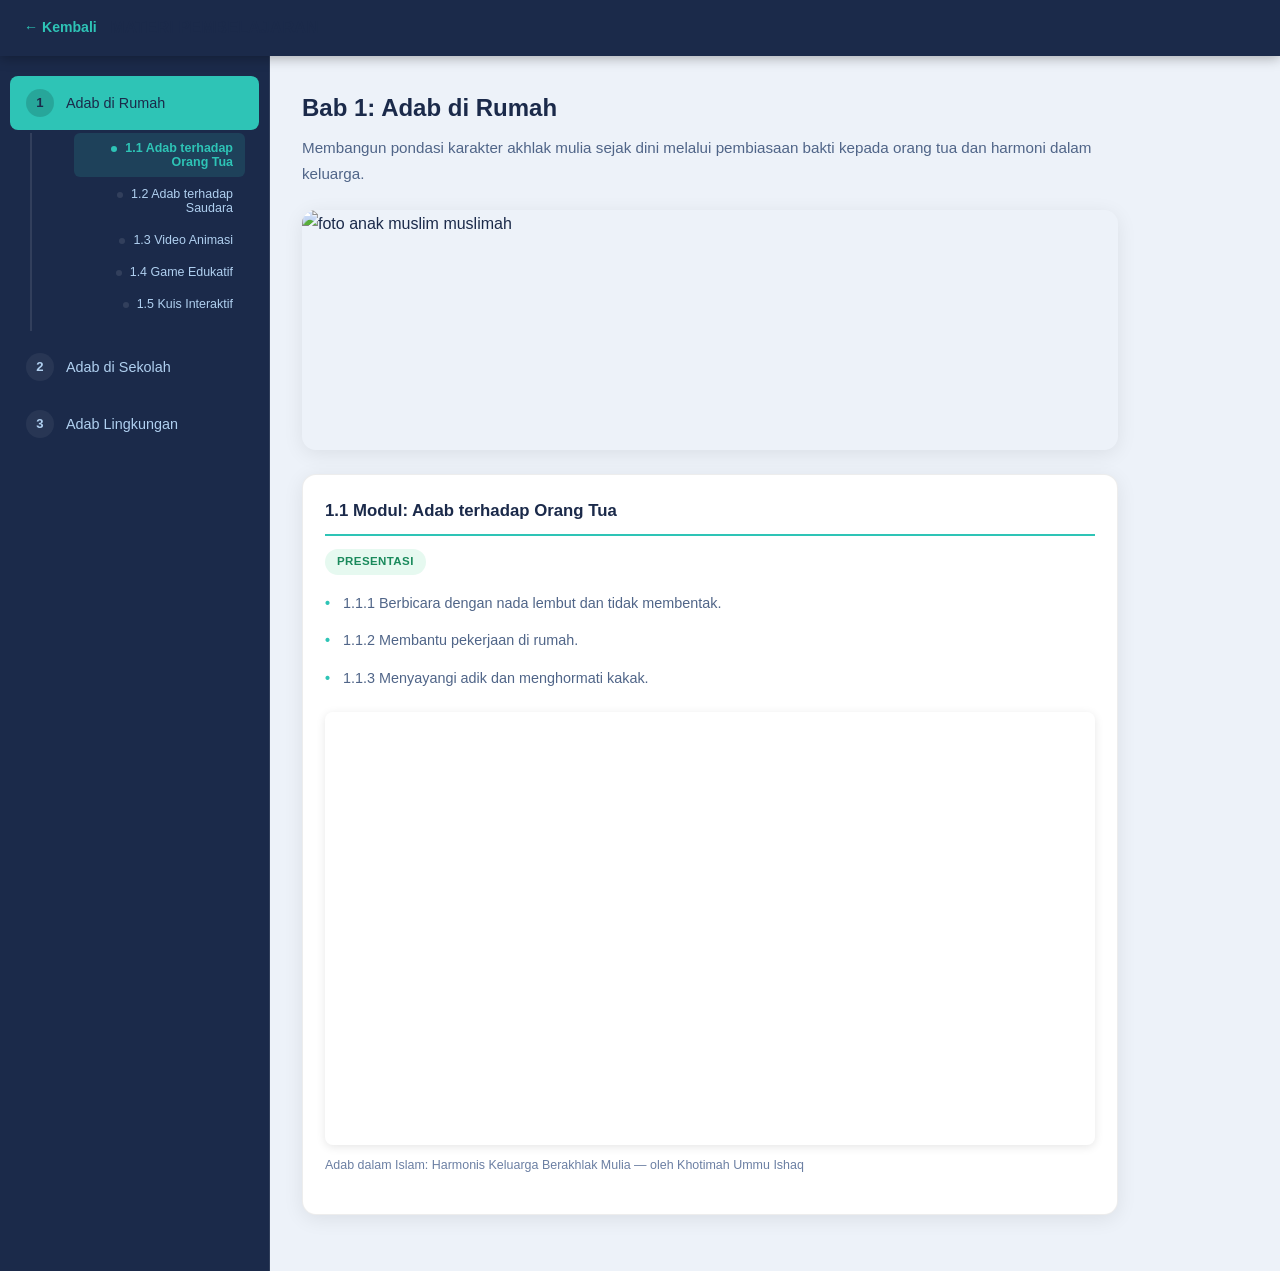
==== commit 77631939: "Update belajar.html" ====
--- a/belajar.html
+++ b/belajar.html
@@ -3,224 +3,484 @@
 <head>
   <meta charset="UTF-8">
   <meta name="viewport" content="width=device-width, initial-scale=1.0">
-  <title>AKHIN.GO - Merubah Generasi Modern yang Berakhlak</title>
+  <title>AKHIN.GO - Materi Pembelajaran</title>
   <link rel="stylesheet" href="style.css">
+
+  <style>
+    /* Embed untuk kuis dan game yang mendukung iframe */
+    .embed-full {
+      width: 100%;
+      height: 600px;
+      border: 1px solid #e0e0e0;
+      border-radius: 8px;
+      box-shadow: 0 4px 8px rgba(0,0,0,0.1);
+      margin-top: 12px;
+      margin-bottom: 10px;
+    }
+    .embed-full-no-border {
+      width: 100%;
+      height: 600px;
+      border: none;
+      border-radius: 8px;
+      box-shadow: 0 4px 8px rgba(0,0,0,0.1);
+      margin-top: 12px;
+      margin-bottom: 10px;
+    }
+
+    /* Card untuk game/kuis yang tidak mendukung embed
+       Ditampilkan sebagai pengganti iframe */
+    .open-card {
+      display: flex;
+      flex-direction: column;
+      align-items: center;
+      justify-content: center;
+      text-align: center;
+      padding: 48px 32px;
+      margin-top: 12px;
+      margin-bottom: 10px;
+      background: linear-gradient(135deg, #f0faf8 0%, #e8f4fd 100%);
+      border: 2px dashed #2EC4B6;
+      border-radius: 12px;
+      gap: 16px;
+    }
+    .open-card-icon {
+      width: 72px;
+      height: 72px;
+      display: flex;
+      align-items: center;
+      justify-content: center;
+      background: #2EC4B6;
+      border-radius: 50%;
+      font-size: 2rem;
+      box-shadow: 0 6px 20px rgba(46,196,182,0.35);
+      animation: cardPulse 2.5s ease-in-out infinite;
+    }
+    @keyframes cardPulse {
+      0%, 100% { transform: scale(1); box-shadow: 0 6px 20px rgba(46,196,182,0.35); }
+      50% { transform: scale(1.08); box-shadow: 0 8px 28px rgba(46,196,182,0.5); }
+    }
+    .open-card h4 {
+      font-size: 1.1rem;
+      font-weight: 700;
+      color: #1B2A4A;
+      margin: 0;
+    }
+    .open-card p {
+      font-size: .88rem;
+      color: #506588;
+      margin: 0;
+      max-width: 340px;
+    }
+    .open-card-btn {
+      display: inline-flex;
+      align-items: center;
+      gap: 10px;
+      padding: 14px 36px;
+      background: #2EC4B6;
+      color: #1B2A4A;
+      font-size: 1rem;
+      font-weight: 700;
+      border: none;
+      border-radius: 50px;
+      cursor: pointer;
+      transition: all 0.3s ease;
+      box-shadow: 0 4px 15px rgba(46,196,182,0.3);
+      text-decoration: none;
+      margin-top: 4px;
+    }
+    .open-card-btn:hover {
+      background: #25a99d;
+      transform: translateY(-3px);
+      box-shadow: 0 8px 25px rgba(46,196,182,0.4);
+    }
+    .open-card-btn span {
+      font-size: 1.2rem;
+    }
+
+    @media (max-width: 768px) {
+      .embed-full,
+      .embed-full-no-border {
+        height: 420px;
+      }
+      .open-card {
+        padding: 36px 20px;
+      }
+      .open-card-icon {
+        width: 60px;
+        height: 60px;
+        font-size: 1.6rem;
+      }
+      .open-card-btn {
+        padding: 12px 28px;
+        font-size: .92rem;
+      }
+    }
+  </style>
 </head>
-<body>
-
-  <!-- ==================== NAVBAR ==================== -->
-  <nav class="navbar" id="navbar">
-    <div class="container nav-inner">
-      <a href="#beranda" class="nav-logo">AKHIN<span class="nav-logo-dot">.</span>GO</a>
-      <ul class="nav-menu" id="navMenu">
-        <li><a href="#beranda" class="nav-link active">Beranda</a></li>
-        <li><a href="#masalah" class="nav-link">Masalah</a></li>
-        <li><a href="#solusi" class="nav-link">Solusi</a></li>
-        <li><a href="#fitur" class="nav-link">Fitur</a></li>
-        <li><a href="#akses" class="nav-link">Akses</a></li>
-        <li><a href="#tim" class="nav-link">Tim</a></li>
-      </ul>
-      <button class="hamburger" id="hamburger" aria-label="Buka menu">
+<body class="belajar-page">
+
+  <!-- ==================== TOPBAR ==================== -->
+  <header class="belajar-topbar">
+    <div class="belajar-topbar-inner">
+      <a href="index.html" class="belajar-back">&larr; Kembali</a>
+      <h1 class="belajar-page-title">MATERI PEMBELAJARAN</h1>
+      <button class="belajar-sidebar-btn" id="sidebarToggle" aria-label="Toggle sidebar">
         <span></span><span></span><span></span>
       </button>
     </div>
-  </nav>
-
-  <main>
-
-    <!-- ==================== HERO ==================== -->
-    <section class="hero" id="beranda">
-      <div class="hero-deco"></div>
-      <div class="container hero-inner">
-        <div class="hero-text">
-          <span class="hero-badge">&#9679; Pembelajaran Akhlak Digital</span>
-          <h1>Merubah Generasi Modern yang Berakhlak Sesuai Akhlak Nabi</h1>
-          <p class="hero-desc">Akhin Go merupakan sebuah aplikasi pembelajaran yang membahas dan berfokus pada pendidikan akhlak dan ditujukan untuk siswa SD.</p>
-          <div class="hero-actions">
-            <a href="#akses" class="btn btn-primary">Mulai Belajar</a>
-            <a href="#masalah" class="btn btn-outline">Pelajari Lebih</a>
-          </div>
-        </div>
-        <div class="hero-image">
-          <img src="https://i.ibb.co.com/TdTb6zH/Screenshot-2026-05-16-214649.png" alt="Tampilan Aplikasi AKHIN.GO">
-        </div>
+  </header>
+
+  <div class="belajar-wrapper">
+
+    <!-- ==================== SIDEBAR ==================== -->
+    <aside class="belajar-sidebar" id="belajarSidebar">
+      <nav class="belajar-nav">
+
+        <!-- Bab 1 + Sub-bab -->
+        <div class="bab-link active" data-bab="1">
+          <span class="bab-num">1</span>
+          <span>Adab di Rumah</span>
+        </div>
+        <div class="sub-bab-list active" data-parent="1">
+          <button class="sub-bab-link active" data-sub="1-1">1.1 Adab terhadap Orang Tua</button>
+          <button class="sub-bab-link" data-sub="1-2">1.2 Adab terhadap Saudara</button>
+          <button class="sub-bab-link" data-sub="1-3">1.3 Video Animasi</button>
+          <button class="sub-bab-link" data-sub="1-4">1.4 Game Edukatif</button>
+          <button class="sub-bab-link" data-sub="1-5">1.5 Kuis Interaktif</button>
+        </div>
+
+        <!-- Bab 2 + Sub-bab -->
+        <div class="bab-link" data-bab="2">
+          <span class="bab-num">2</span>
+          <span>Adab di Sekolah</span>
+        </div>
+        <div class="sub-bab-list" data-parent="2">
+          <button class="sub-bab-link" data-sub="2-1">2.1 Menghormati Guru & Teman</button>
+          <button class="sub-bab-link" data-sub="2-2">2.2 Video Skenario</button>
+          <button class="sub-bab-link" data-sub="2-3">2.3 Game Edukatif</button>
+          <button class="sub-bab-link" data-sub="2-4">2.4 Kuis Interaktif</button>
+        </div>
+
+        <!-- Bab 3 + Sub-bab -->
+        <div class="bab-link" data-bab="3">
+          <span class="bab-num">3</span>
+          <span>Adab Lingkungan</span>
+        </div>
+        <div class="sub-bab-list" data-parent="3">
+          <button class="sub-bab-link" data-sub="3-1">3.1 Menjaga Kebersihan</button>
+          <button class="sub-bab-link" data-sub="3-2">3.2 Adab kepada Hewan</button>
+          <button class="sub-bab-link" data-sub="3-3">3.3 Video Inspiratif</button>
+          <button class="sub-bab-link" data-sub="3-4">3.4 Game Edukatif</button>
+          <button class="sub-bab-link" data-sub="3-5">3.5 Kuis Interaktif</button>
+          <button class="sub-bab-link" data-sub="3-6">3.6 Evaluasi Akhir</button>
+        </div>
+
+      </nav>
+    </aside>
+
+    <!-- ==================== KONTEN UTAMA ==================== -->
+    <main class="belajar-main">
+
+
+      <!-- ============================================================
+           BAB 1: ADAB DI RUMAH
+           ============================================================ -->
+      <div class="bab-content" id="bab-1" style="display:block;">
+
+        <div class="bab-head">
+          <h2>Bab 1: Adab di Rumah</h2>
+          <p class="bab-summary">Membangun pondasi karakter akhlak mulia sejak dini melalui pembiasaan bakti kepada orang tua dan harmoni dalam keluarga.</p>
+        </div>
+
+        <div class="bab-img">
+          <img src="https://i.ibb.co.com/VYz8pNzp/Gemini-Generated-Image-63eyvz63eyvz63ey.png" alt="foto anak muslim muslimah">
+        </div>
+
+        <!-- Panel 1.1 -->
+        <div class="subbab-panel active" id="sub-1-1">
+          <div class="subbab">
+            <h3>1.1 Modul: Adab terhadap Orang Tua</h3>
+            <span class="konten-label modul">Presentasi</span>
+            <ul class="sub-list">
+              <li>1.1.1 Berbicara dengan nada lembut dan tidak membentak.</li>
+              <li>1.1.2 Membantu pekerjaan di rumah.</li>
+              <li>1.1.3 Menyayangi adik dan menghormati kakak.</li>
+            </ul>
+            <div class="embed-wrap">
+              <iframe loading="lazy" src="https://www.canva.com/design/DAHIfZvJW3k/zgTzwATI7xJdB_WDvmghEA/view?embed" allowfullscreen="allowfullscreen" allow="fullscreen"></iframe>
+            </div>
+            <a href="https://www.canva.com/design/DAHIfZvJW3k/zgTzwATI7xJdB_WDvmghEA/view?utm_content=DAHIfZvJW3k&utm_campaign=designshare&utm_medium=embeds&utm_source=link" target="_blank" rel="noopener" class="embed-src">Adab dalam Islam: Harmonis Keluarga Berakhlak Mulia — oleh Khotimah Ummu Ishaq</a>
+          </div>
+        </div>
+
+        <!-- Panel 1.2 -->
+        <div class="subbab-panel" id="sub-1-2">
+          <div class="subbab">
+            <h3>1.2 Modul: Adab terhadap Saudara</h3>
+            <span class="konten-label modul">Presentasi</span>
+            <div class="embed-wrap">
+              <iframe loading="lazy" src="https://www.canva.com/design/DAHI2jqQf-8/JZf2a5Mp6IxlVek58EhQlg/view?embed" allowfullscreen="allowfullscreen" allow="fullscreen"></iframe>
+            </div>
+            <a href="https://www.canva.com/design/DAHI2jqQf-8/JZf2a5Mp6IxlVek58EhQlg/view?utm_content=DAHI2jqQf-8&utm_campaign=designshare&utm_medium=embeds&utm_source=link" target="_blank" rel="noopener" class="embed-src">The Importance of Education Presentation — oleh violenita viola</a>
+          </div>
+        </div>
+
+        <!-- Panel 1.3 -->
+        <div class="subbab-panel" id="sub-1-3">
+          <div class="subbab">
+            <h3>1.3 Video Animasi</h3>
+            <span class="konten-label video">Video</span>
+            <p class="sub-desc">Animasi singkat tentang seorang anak yang langsung merespons saat dipanggil ibu dengan sopan.</p>
+            <div class="embed-wrap">
+              <iframe src="https://www.youtube.com/embed/BQmIxT_9FmM" allowfullscreen="allowfullscreen" allow="fullscreen"></iframe>
+            </div>
+            <div class="embed-wrap">
+              <iframe src="https://www.youtube.com/embed/fymYOpdV0AM" allowfullscreen="allowfullscreen" allow="fullscreen"></iframe>
+            </div>
+          </div>
+        </div>
+
+        <!-- Panel 1.4 — GAME EDUKATIF (CARD BUKA TAB BARU)
+             Gemini share tidak mendukung iframe,
+             jadi diganti card yang mengarahkan ke tab baru. -->
+        <div class="subbab-panel" id="sub-1-4">
+          <div class="subbab">
+            <h3>Bab 1: Game Edukatif</h3>
+            <span class="konten-label game">Game</span>
+            <p class="sub-desc">Belajar adab menjadi lebih asyik melalui permainan interaktif.</p>
+
+            <div class="open-card">
+              <div class="open-card-icon">&#127918;</div>
+              <h4>Game Interaktif Adab di Rumah</h4>
+              <p>Klik tombol di bawah untuk membuka game di tab baru. Game tidak bisa ditampilkan langsung di halaman ini karena keterbatasan platform.</p>
+              <a href="https://gemini.google.com/share/7deca3347a2e" target="_blank" rel="noopener" class="open-card-btn">
+                <span>&#9654;</span> Mainkan Game
+              </a>
+            </div>
+          </div>
+        </div>
+
+        <!-- Panel 1.5 — Kuis Interaktif (Embed) -->
+        <div class="subbab-panel" id="sub-1-5">
+          <div class="subbab">
+            <h3>Kuis Bab 1: Adab di Rumah</h3>
+            <span class="konten-label quiz">Kuis</span>
+            <p class="sub-desc">Kerjakan kuis berikut untuk menguji pemahamanmu tentang adab di rumah.</p>
+            <iframe 
+              class="embed-full" 
+              src="https://wayground.com/admin/quiz/69f4094d5b383768820f966e/quiz-bab-1-adab-di-rumah" 
+              allowfullscreen>
+            </iframe>
+          </div>
+        </div>
+
       </div>
-      <div class="hero-fade"></div>
-    </section>
-
-    <!-- ==================== MASALAH ==================== -->
-    <section class="section section-light" id="masalah">
-      <div class="container">
-        <div class="section-header reveal">
-          <span class="section-tag">Tantangan</span>
-          <h2>Kurangnya Pembelajaran Akhlak yang Menarik di Era Digital</h2>
-          <p>Pembelajaran akhlak seringkali kurang menarik dan tidak interaktif bagi siswa.</p>
-          <p class="section-target">Target pengguna: <strong>Siswa Sekolah Dasar</strong></p>
-        </div>
-        <div class="card-grid-3 reveal">
-          <div class="card card-accent">
-            <div class="card-num">01</div>
-            <h3>Metode Konvensional</h3>
-            <p>Metode pembelajaran akhlak masih didominasi pendekatan konvensional yang kurang melibatkan siswa secara aktif.</p>
-          </div>
-          <div class="card card-accent">
-            <div class="card-num">02</div>
-            <h3>Minim Media Digital</h3>
-            <p>Minimnya media pembelajaran digital yang relevan dan sesuai dengan karakter generasi masa kini.</p>
-          </div>
-          <div class="card card-accent">
-            <div class="card-num">03</div>
-            <h3>Implementasi Rendah</h3>
-            <p>Nilai-nilai akhlak belum terimplementasi secara optimal dalam kehidupan sehari-hari siswa.</p>
-          </div>
-        </div>
+      <!-- / Bab 1 -->
+
+
+      <!-- ============================================================
+           BAB 2: ADAB DI SEKOLAH
+           ============================================================ -->
+      <div class="bab-content" id="bab-2" style="display:none;">
+
+        <div class="bab-head">
+          <h2>Bab 2: Adab di Sekolah</h2>
+          <p class="bab-summary">Fokus pada pengembangan kecerdasan sosial, empati terhadap teman sebaya, serta tata krama dan rasa hormat kepada pendidik.</p>
+        </div>
+
+        <div class="bab-img">
+          <img src="https://i.ibb.co.com/VYz8pNzp/Gemini-Generated-Image-63eyvz63eyvz63ey.png" alt="foto anak muslim muslimah">
+        </div>
+
+        <!-- Panel 2.1 -->
+        <div class="subbab-panel active" id="sub-2-1">
+          <div class="subbab">
+            <h3>2.1 Modul: Menghormati Guru & Menyayangi Teman</h3>
+            <span class="konten-label modul">Presentasi</span>
+            <ul class="sub-list">
+              <li>2.1.1 Mengucapkan salam saat bertemu dan memperhatikan penjelasan di kelas.</li>
+              <li>2.1.2 Tidak mengejek teman dan saling berbagi makanan atau alat tulis.</li>
+            </ul>
+            <div class="embed-wrap">
+              <iframe loading="lazy" src="https://www.canva.com/design/DAHJ7VLgLrg/2nEqat3VIXzd7v6rvGcKKg/view?embed" allowfullscreen="allowfullscreen" allow="fullscreen"></iframe>
+            </div>
+            <a href="https://www.canva.com/design/DAHJ7VLgLrg/2nEqat3VIXzd7v6rvGcKKg/view?utm_content=DAHJ7VLgLrg&utm_campaign=designshare&utm_medium=embeds&utm_source=link" target="_blank" rel="noopener" class="embed-src">Menghormati Guru & Menyayangi Teman — oleh Aisyah Nur (Isnath)</a>
+          </div>
+        </div>
+
+        <!-- Panel 2.2 -->
+        <div class="subbab-panel" id="sub-2-2">
+          <div class="subbab">
+            <h3>2.2 Video Skenario</h3>
+            <span class="konten-label video">Video</span>
+            <p class="sub-desc">Skenario "Berbagi itu Indah" dan contoh adab di sekolah.</p>
+            <div class="embed-wrap">
+              <iframe src="https://www.youtube.com/embed/QevJlyk5GfE" allowfullscreen="allowfullscreen" allow="fullscreen"></iframe>
+            </div>
+            <div class="embed-wrap">
+              <iframe src="https://www.youtube.com/embed/re7uZisvFwo" allowfullscreen="allowfullscreen" allow="fullscreen"></iframe>
+            </div>
+            <div class="embed-wrap">
+              <iframe src="https://www.youtube.com/embed/k8KHpfxOUfM" allowfullscreen="allowfullscreen" allow="fullscreen"></iframe>
+            </div>
+          </div>
+        </div>
+
+        <!-- Panel 2.3 — Game juga pakai card (Gemini share tidak mendukung embed) -->
+        <div class="subbab-panel" id="sub-3">
+          <div class="subbab">
+            <h3>2.3 Game Edukatif</h3>
+            <span class="konten-label game">Game</span>
+            <p class="sub-desc">Menjodohkan situasi di sekolah dengan perilaku adab yang sesuai.</p>
+
+            <div class="open-card">
+              <div class="open-card-icon">&#127918;</div>
+              <h4>Game Interaktif Adab di Sekolah</h4>
+              <p>Klik tombol di bawah untuk membuka game di tab baru.</p>
+              <a href="https://gemini.google.com/share/3e02628a8c04" target="_blank" rel="noopener" class="open-card-btn">
+                <span>&#9654;</span> Game Adab Sekolah 1
+              </a>
+              <a href="https://gemini.google.com/share/085f39db065a" target="_blank" rel="noopener" class="open-card-btn" style="background:#4682B4; box-shadow: 0 4px 15px rgba(70,130,180,0.3);">
+                <span>&#9654;</span> Game Adab Sekolah 2
+              </a>
+            </div>
+          </div>
+        </div>
+
+        <!-- Panel 2.4 — Kuis Interaktif (Embed) -->
+        <div class="subbab-panel" id="sub-2-4">
+          <div class="subbab">
+            <h3>Kuis Bab 2: Adab di Sekolah</h3>
+            <span class="konten-label quiz">Kuis</span>
+            <p class="sub-desc">Kerjakan kuis berikut untuk menguji pemahamanmu tentang adab di sekolah.</p>
+            <iframe 
+              class="embed-full-no-border" 
+              src="https://gameinteraktif26.my.canva.site/" 
+              allowfullscreen="allowfullscreen" 
+              allow="fullscreen">
+            </iframe>
+          </div>
+        </div>
+
       </div>
-    </section>
-
-    <!-- ==================== SOLUSI ==================== -->
-    <section class="section section-dark" id="solusi">
-      <div class="container">
-        <div class="section-header reveal">
-          <span class="section-tag section-tag-light">Solusi Kami</span>
-          <h2>Akhin GO: Solusi Cerdas Pembelajaran Akhlak di Era Digital</h2>
-        </div>
-        <div class="solusi-row reveal">
-          <div class="solusi-text">
-            <p>Akhin.go hadir sebagai inovasi pembelajaran akhlak berbasis teknologi yang dirancang interaktif, modern, dan menyenangkan, membantu siswa memahami serta meneladani akhlak Rasulullah SAW dengan cara yang lebih relevan dengan dunia digital saat ini.</p>
-            <div class="solusi-highlight">
-              <p>Melalui Akhin.go, pengguna akan merasakan pengalaman belajar yang tidak membosankan: mulai dari mempelajari modul interaktif, menyaksikan video edukatif, bermain game edukatif, hingga mengerjakan kuis reflektif yang membantu menghubungkan materi dengan kehidupan nyata.</p>
-            </div>
-          </div>
-          <div class="solusi-image">
-            <img src="https://i.ibb.co.com/bRK1GNCn/Gemini-Generated-Image-wjnzffwjnzffwjnz.png" alt="GAMBAR_MANFAAT">
-          </div>
-        </div>
-        <div class="benefit-grid reveal">
-          <div class="benefit-item">
-            <div class="benefit-icon">&#10003;</div>
-            <p>Belajar akhlak jadi lebih seru dan mudah dipahami</p>
-          </div>
-          <div class="benefit-item">
-            <div class="benefit-icon">&#10003;</div>
-            <p>Mendorong perubahan perilaku nyata dalam kehidupan sehari-hari</p>
-          </div>
-          <div class="benefit-item">
-            <div class="benefit-icon">&#10003;</div>
-            <p>Menjadi solusi praktis bagi pendidik dalam menghadirkan pembelajaran digital</p>
-          </div>
-        </div>
+      <!-- / Bab 2 -->
+
+
+      <!-- ============================================================
+           BAB 3: ADAB LINGKUNGAN
+           ============================================================ -->
+      <div class="bab-content" id="bab-3" style="display:none;">
+
+        <div class="bab-head">
+          <h2>Bab 3: Adab Lingkungan</h2>
+          <p class="bab-summary">Menanamkan rasa tanggung jawab, kepedulian terhadap kebersihan, dan kasih sayang terhadap sesama makhluk ciptaan Allah.</p>
+        </div>
+
+        <div class="bab-img">
+          <img src="https://i.ibb.co.com/VYz8pNzp/Gemini-Generated-Image-63eyvz63eyvz63eyvz63ey.png" alt="foto anak muslim muslimah">
+        </div>
+
+        <!-- Panel 3.1 -->
+        <div class="subbab-panel active" id="sub-3-1">
+          <div class="subbab">
+            <h3>3.1 Modul: Menjaga Kebersihan Lingkungan</h3>
+            <span class="konten-label modul">Presentasi</span>
+            <ul class="sub-list">
+              <li>3.1.1 Membuang sampah pada tempatnya dan memungut sampah yang berserakan.</li>
+              <li>3.1.2 Tidak menyakiti hewan dan menyiram tanaman secara teratur.</li>
+            </ul>
+            <div class="embed-wrap">
+              <iframe loading="lazy" src="https://www.canva.com/design/DAHJRR-Cfm8/fi-u2YFHwjBd-jeh5wrsJQ/view?embed" allowfullscreen="allowfullscreen" allow="fullscreen"></iframe>
+            </div>
+            <a href="https://www.canva.com/design/DAHJRR-Cfm8/fi-u2YFHwjBd-jeh5wrsJQ/view?utm_content=DAHJRR-Cfm8&utm_campaign=designshare&utm_medium=embeds&utm_source=link" target="_blank" rel="noopener" class="embed-src">Adab Lingkungan — oleh violenita viola</a>
+          </div>
+        </div>
+
+        <!-- Panel 3.2 -->
+        <div class="subbab-panel" id="sub-3-2">
+          <div class="subbab">
+            <h3>3.2 Modul: Adab kepada Hewan</h3>
+            <span class="konten-label modul">Presentasi</span>
+            <div class="embed-wrap">
+              <iframe loading="lazy" src="https://www.canva.com/design/DAHJRuus-jU/Qf3BsYfCnUgI5PHE5_k8NQ/view?embed" allowfullscreen="allowfullscreen" allow="fullscreen"></iframe>
+            </div>
+            <a href="https://www.canva.com/design/DAHJRuus-jU/Qf3BsYfCnUgI5PHE5_k8NQ/view?utm_content=DAHJRuus-jU&utm_campaign=designshare&utm_medium=embeds&utm_source=link" target="_blank" rel="noopener" class="embed-src">Adab Kepada Hewan — oleh violenita viola</a>
+          </div>
+        </div>
+
+        <!-- Panel 3.3 -->
+        <div class="subbab-panel" id="sub-3-3">
+          <div class="subbab">
+            <h3>3.3 Video Inspiratif</h3>
+            <span class="konten-label video">Video</span>
+            <p class="sub-desc">Karakter utama yang menyelamatkan kucing jalanan atau menanam bunga di taman sekolah.</p>
+            <div class="embed-wrap">
+              <iframe src="https://www.youtube.com/embed/7Yx3zQOAn_c" allowfullscreen="allowfullscreen" allow="fullscreen"></iframe>
+            </div>
+            <div class="embed-wrap">
+              <iframe src="https://www.youtube.com/embed/8BEzuDzyT3o" allowfullscreen="allowfullscreen" allow="fullscreen"></iframe>
+            </div>
+          </div>
+        </div>
+
+        <!-- Panel 3.4 — Game juga pakai card (Gemini share tidak mendukung embed) -->
+        <div class="subbab-panel" id="sub-3-4">
+          <div class="subbab">
+            <h3>3.4 Game Edukatif</h3>
+            <span class="konten-label game">Game</span>
+            <p class="sub-desc">Permainan interaktif tentang adab lingkungan.</p>
+
+            <div class="open-card">
+              <div class="open-card-icon">&#127918;</div>
+              <h4>Game Interaktif Adab Lingkungan</h4>
+              <p>Klik tombol di bawah untuk membuka game di tab baru.</p>
+              <a href="https://gemini.google.com/share/72318535a78e" target="_blank" rel="noopener" class="open-card-btn">
+                <span>&#9654;</span> Game Adab Lingkungan 1
+              </a>
+              <a href="https://gemini.google.com/share/db87b509de60" target="_blank" rel="noopener" class="open-card-btn" style="background:#4682B4; box-shadow: 0 4px 15px rgba(70,130,180,0.3);">
+                <span>&#9654;</span> Game Adab Lingkungan 2
+              </a>
+            </div>
+          </div>
+        </div>
+
+        <!-- Panel 3.5 — Kuis Interaktif (Embed) -->
+        <div class="subbab-panel" id="sub-3-5">
+          <div class="subbab">
+            <h3>Kuis Bab 3: Adab Lingkungan</h3>
+            <span class="konten-label quiz">Kuis</span>
+            <p class="sub-desc">Kerjakan kuis berikut untuk menguji pemahamanmu tentang adab lingkungan dan menyayangi makhluk hidup.</p>
+            <iframe 
+              class="embed-full" 
+              src="https://gemini.google.com/share/696cebc6298e" 
+              allowfullscreen>
+            </iframe>
+          </div>
+        </div>
+
+        <!-- Panel 3.6 -->
+        <div class="subbab-panel" id="sub-3-6">
+          <div class="subbab">
+            <h3>3.6 Evaluasi Akhir</h3>
+            <span class="konten-label evaluasi">Evaluasi</span>
+            <ul class="sub-list">
+              <li>3.6.1 Checklist "Aksi Adabku Hari Ini" untuk mempraktikkan materi di kehidupan nyata.</li>
+            </ul>
+            <p class="sub-desc">Isilah evaluasi berikut untuk mengukur pemahamanmu terhadap seluruh materi yang telah dipelajari.</p>
+            <div class="ext-grid">
+              <a href="https://canva.link/nqpv9yc4ya5t70m" target="_blank" rel="noopener" class="ext-btn danger">
+                <span class="ext-btn-icon">&#128203;</span> Evaluasi Akhir: Aksi Adabku
+              </a>
+            </div>
+          </div>
+        </div>
+
       </div>
-    </section>
-
-    <!-- ==================== FITUR ==================== -->
-    <section class="section section-light" id="fitur">
-      <div class="container">
-        <div class="section-header reveal">
-          <span class="section-tag">Fitur Unggulan</span>
-          <h2>Membuat Belajar Akhlak Jadi Lebih Hidup</h2>
-          <p>AKHIN GO mengajak siswa menjelajahi indahnya adab Islam melalui pengalaman belajar yang interaktif dan menyenangkan. Dirancang khusus untuk memandu anak-anak mempraktikkan akhlak terpuji mulai dari rumah, sekolah, hingga lingkungan sekitar dengan cara yang aplikatif.</p>
-        </div>
-        <div class="card-grid-2 reveal">
-          <div class="card card-feature">
-            <div class="feature-emoji">&#128218;</div>
-            <h3>Modul Adab Tematik</h3>
-            <p>Materi pembelajaran adab sehari-hari yang dikemas rapi, mulai dari Birrul Walidain (berbakti kepada orang tua), menghormati guru dan teman, hingga menjaga kebersihan lingkungan agar mudah dipahami oleh siswa.</p>
-          </div>
-          <div class="card card-feature">
-            <div class="feature-emoji">&#127916;</div>
-            <h3>Video Animasi</h3>
-            <p>Sajian video animasi pendek yang memberikan contoh visual teladan akhlak yang baik, seperti animasi merespons panggilan ibu, skenario berbagi dengan teman, hingga aksi menyayangi hewan di lingkungan sekitar.</p>
-          </div>
-          <div class="card card-feature">
-            <div class="feature-emoji">&#127918;</div>
-            <h3>Game Edukatif Interaktif</h3>
-            <p>Belajar adab menjadi lebih asyik melalui permainan interaktif, seperti game menjodohkan situasi di sekolah dengan perilaku santun yang tepat untuk melatih kepekaan sosial dan respon positif siswa.</p>
-          </div>
-          <div class="card card-feature">
-            <div class="feature-emoji">&#10024;</div>
-            <h3>Kuis & Refleksi Diri</h3>
-            <p>Fitur evaluasi berupa kuis interaktif "Pilih Sikap yang Benar" serta checklist harian "Aksi Adabku Hari Ini" yang dirancang untuk mendorong siswa mempraktikkan kebaikan secara nyata setiap harinya.</p>
-          </div>
-        </div>
-      </div>
-    </section>
-
-    <!-- ==================== AKSES / DEMO ==================== -->
-    <section class="section section-cta" id="akses">
-      <div class="cta-deco cta-deco-1"></div>
-      <div class="cta-deco cta-deco-2"></div>
-      <div class="container cta-inner reveal">
-        <h2>Belajar Itu Seru</h2>
-        <p>Coba pengalaman belajar berbasis web</p>
-        <a href="belajar.html" class="btn btn-primary btn-big">Ayo Belajar</a>
-      </div>
-    </section>
-
-    <!-- ==================== TIM ==================== -->
-    <section class="section section-light" id="tim">
-      <div class="container">
-        <div class="section-header reveal">
-          <span class="section-tag">Tim Kami</span>
-          <h2>SAHABAT AKHIN</h2>
-          <p>Kelompok 1 PAI 24 A Pengembangan Aplikasi</p>
-        </div>
-        <div class="team-grid reveal">
-          <div class="team-card">
-            <div class="team-photo">
-              <img src="https://i.ibb.co.com/9kpKrzXV/Whats-App-Image-2026-04-28-at-19-47-34.jpg" alt="FOTO EISNAINI SUCI WAHYUNINGRUM">
-            </div>
-            <h3>Eisnaini Suci Wahyuningrum</h3>
-            <span class="team-role">Project Manager</span>
-          </div>
-          <div class="team-card">
-            <div class="team-photo">
-              <img src="https://i.ibb.co.com/CsWjSHGQ/Whats-App-Image-2026-04-28-at-19-38-56.jpg" alt="FOTO ST. KURNIA ARSYAD">
-            </div>
-            <h3>St. Kurnia Arsyad</h3>
-            <span class="team-role">Full Stack Developer</span>
-          </div>
-          <div class="team-card">
-            <div class="team-photo">
-              <img src="https://i.ibb.co.com/0SQ0tby/Whats-App-Image-2026-04-28-at-19-42-47.jpg" alt="FOTO AISYAH NUR'AINI MUTHMAINNAH">
-            </div>
-            <h3>Aisyah Nur'aini Muthmainnah</h3>
-            <span class="team-role">Instructional Designer</span>
-          </div>
-          <div class="team-card">
-            <div class="team-photo">
-              <img src="https://i.ibb.co.com/847V5Qkr/Whats-App-Image-2026-04-28-at-19-41-24.jpg" alt="FOTO IQBAL MUTTAFAQ ALAIHI">
-            </div>
-            <h3>Iqbal Muttafaq Alaihi</h3>
-            <span class="team-role">UI/UX Designer</span>
-          </div>
-          <div class="team-card">
-            <div class="team-photo">
-              <img src="https://i.ibb.co.com/bgrf1XT9/Whats-App-Image-2026-04-28-at-19-38-16.jpg" alt="FOTO HABBIB HUSEIN ASY SYA'BI">
-            </div>
-            <h3>Habbib Husein Asy Sya'bi</h3>
-            <span class="team-role">Content & Multimedia Creator</span>
-          </div>
-          <div class="team-card">
-            <div class="team-photo">
-              <img src="https://i.ibb.co.com/TQWRnK3/Whats-App-Image-2026-04-28-at-19-38-28.jpg" alt="FOTO HAMAM AUFA ALHAITSAMI">
-            </div>
-            <h3>Hamam Aufa Alhaitsami</h3>
-            <span class="team-role">Quality Assurance & Evaluator</span>
-          </div>
-        </div>
-      </div>
-    </section>
-
-  </main>
-
-  <!-- ==================== FOOTER ==================== -->
-  <footer class="footer">
-    <div class="container footer-inner">
-      <p class="footer-brand">AKHIN<span class="nav-logo-dot">.</span>GO</p>
-      <p>Kelas A Pendidikan Agama Islam &bull; 2026</p>
-      <p class="footer-quote">"Mengembangkan pembelajaran akhlak berbasis teknologi untuk generasi yang lebih baik."</p>
-    </div>
-  </footer>
+      <!-- / Bab 3 -->
+
+
+    </main>
+  </div>
 
   <script src="script.js"></script>
 </body>
